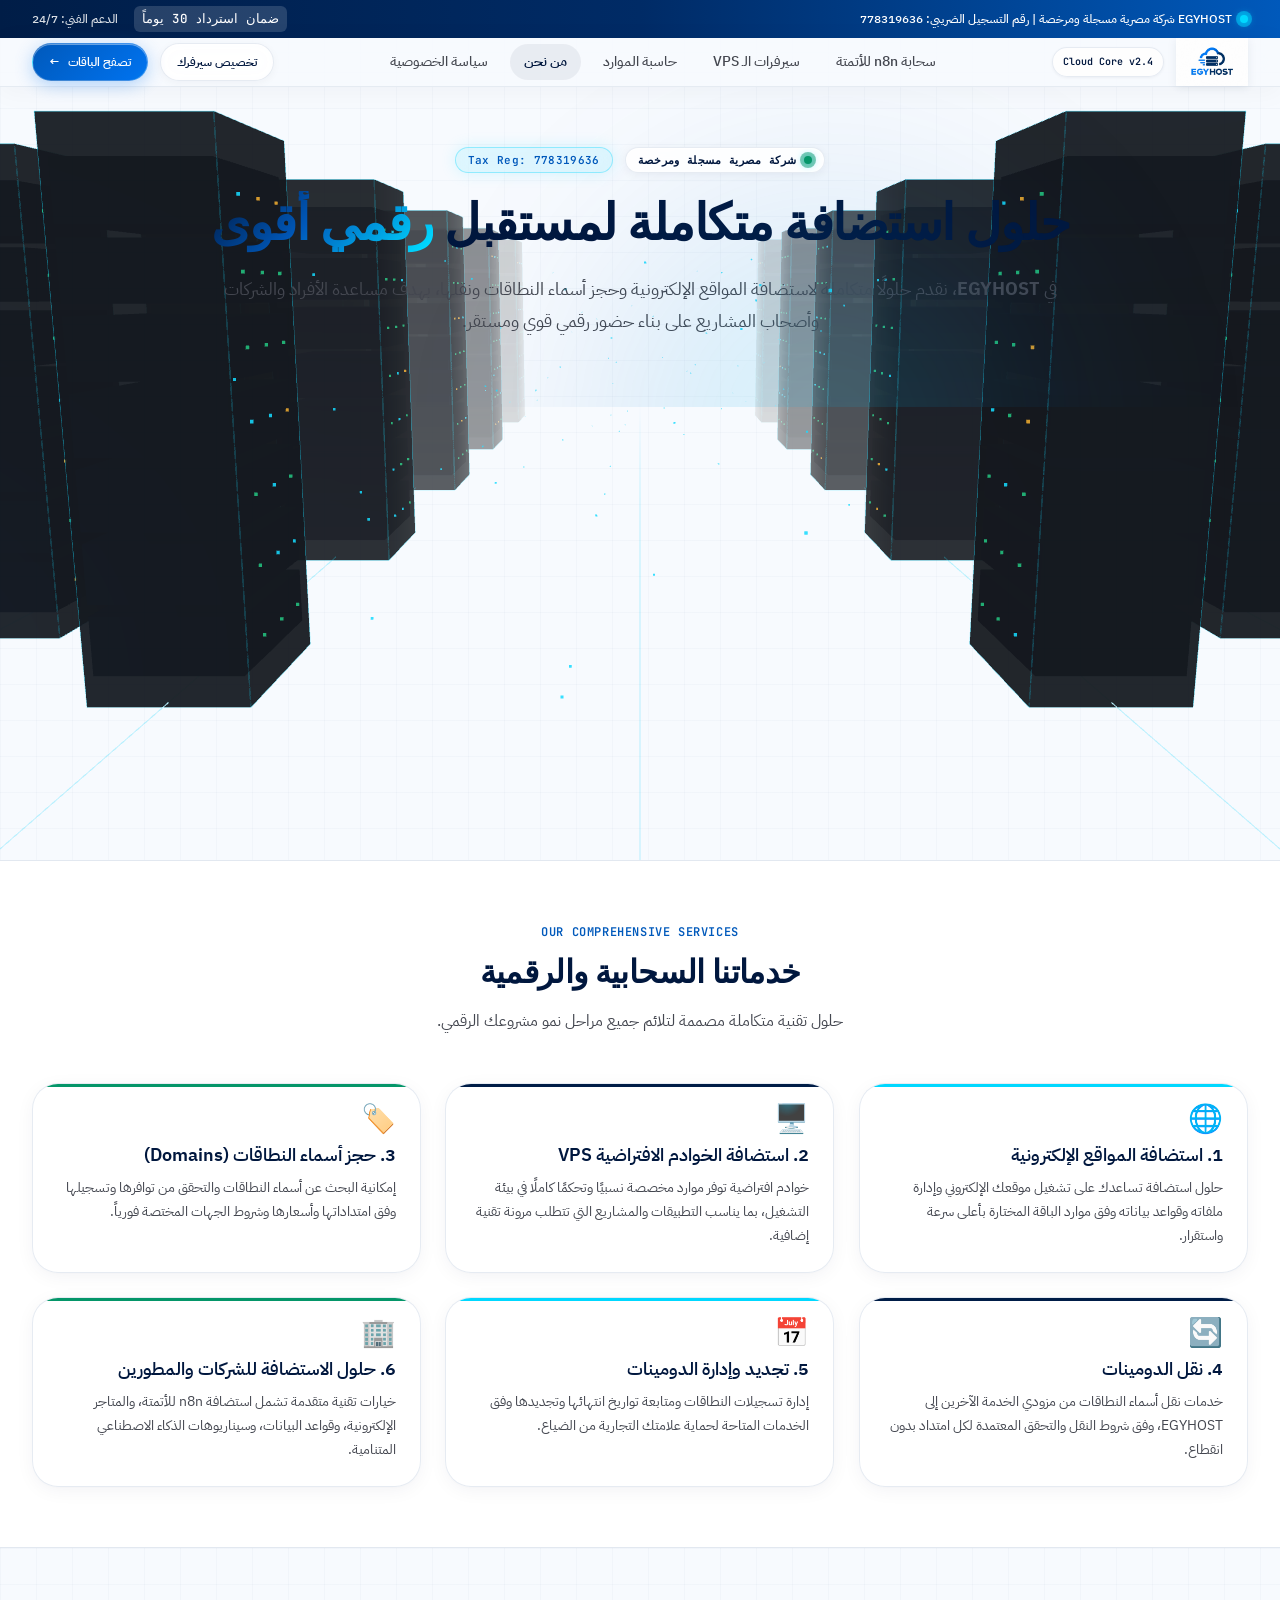
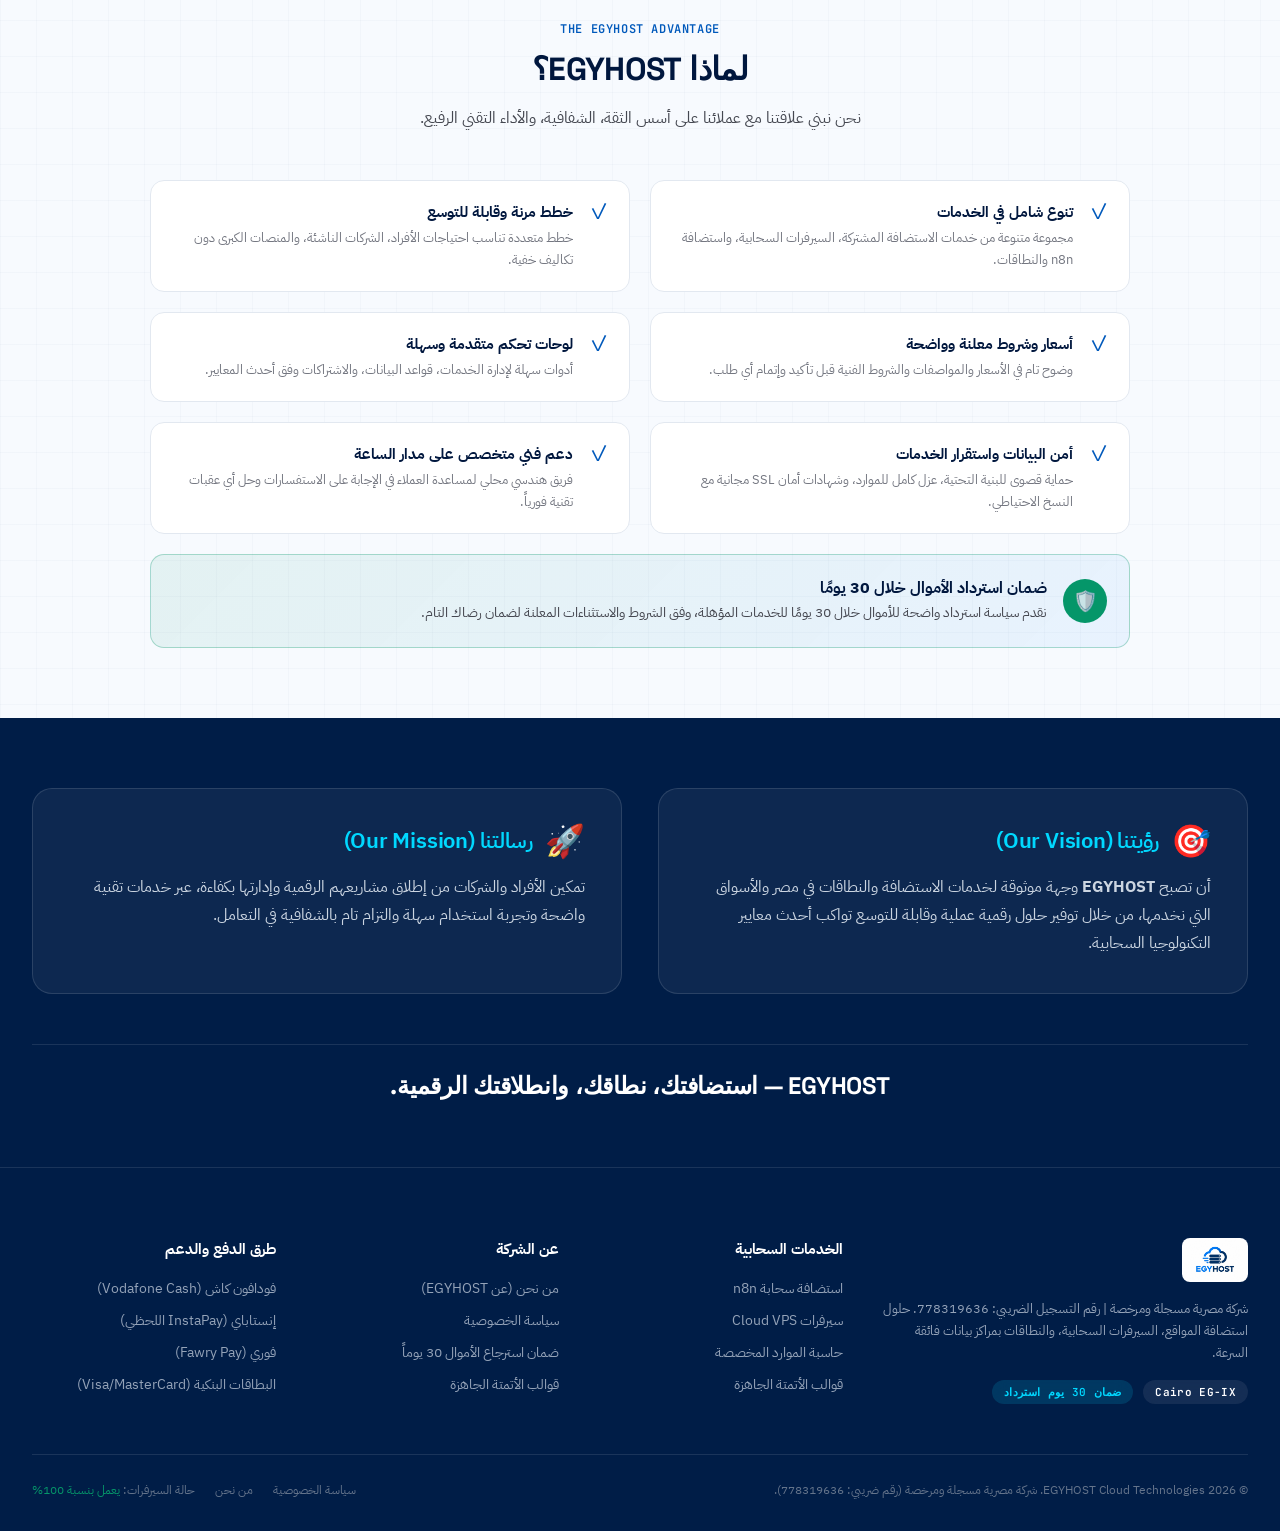
==== about.html @ 02134030 "feat: Add interactive 3D Datacenter Server Racks background with live LED activity and scroll parall" ====
<!DOCTYPE html>
<html lang="ar" dir="rtl">
<head>
  <meta charset="UTF-8">
  <meta name="viewport" content="width=device-width, initial-scale=1.0">
  <meta http-equiv="X-UA-Compatible" content="ie=edge">
  
  <title>من نحن | EGYHOST - حلول استضافة متكاملة لمستقبل رقمي أقوى</title>
  <meta name="description" content="تعرف على EGYHOST، شركة مصرية مسجلة ومرخصة (رقم ضريبي 778319636). نقدم حلول استضافة المواقع، سيرفرات VPS، وحجز وإدارة النطاقات بأسعار شفافة ودعم 24/7.">
  <meta name="keywords" content="من نحن EGYHOST, شركة استضافة مصرية, رقم ضريبي EGYHOST, استضافة مواقع, VPS مصر, حجز دومينات">
  
  <!-- Favicon -->
  <link rel="icon" type="image/svg+xml" href="assets/favicon.svg">
  
  <!-- Google Fonts -->
  <link rel="preconnect" href="https://fonts.googleapis.com">
  <link rel="preconnect" href="https://fonts.gstatic.com" crossorigin>
  <link href="https://fonts.googleapis.com/css2?family=IBM+Plex+Sans+Arabic:wght@300;400;500;600;700&family=JetBrains+Mono:ital,wght@0,400;0,500;0,600;0,700;1,400&family=Space+Grotesk:wght@500;600;700;800&display=swap" rel="stylesheet">
  
  <!-- CSS -->
  <link rel="stylesheet" href="css/variables.css">
  <link rel="stylesheet" href="css/style.css">
</head>
<body class="bg-grid-pattern">
  <!-- ThreeUI 3D Cloud Datacenter Server Racks Background Canvas -->
  <canvas id="egyhostServerBgCanvas" class="server-bg-canvas" aria-hidden="true"></canvas>

  <!-- Top Announcement Telemetry Banner -->
  <div class="header-top-banner">
    <div class="container header-top-inner">
      <div style="display: flex; align-items: center; gap: 8px;">
        <span class="live-pulse-dot"></span>
        <span>EGYHOST شركة مصرية مسجلة ومرخصة | رقم التسجيل الضريبي: 778319636</span>
      </div>
      <div style="display: flex; align-items: center; gap: 16px;">
        <span class="code-inline" style="background: rgba(255,255,255,0.15); color: #ffffff; border: none;">ضمان استرداد 30 يوماً</span>
        <span style="opacity: 0.85;">الدعم الفني: 24/7</span>
      </div>
    </div>
  </div>

  <!-- Header -->
  <header class="site-header">
    <div class="container">
      <div class="nav-row">
        <a href="index.html" class="brand-wrapper">
          <img src="assets/logo.jpg" alt="EGYHOST Logo" class="brand-logo-img">
          <span class="brand-badge">Cloud Core v2.4</span>
        </a>

        <nav>
          <ul class="nav-links">
            <li><a href="index.html#n8n-plans" class="nav-link">سحابة n8n للأتمتة</a></li>
            <li><a href="index.html#vps-plans" class="nav-link">سيرفرات الـ VPS</a></li>
            <li><a href="index.html#calculator" class="nav-link">حاسبة الموارد</a></li>
            <li><a href="about.html" class="nav-link active">من نحن</a></li>
            <li><a href="privacy.html" class="nav-link">سياسة الخصوصية</a></li>
          </ul>
        </nav>

        <div class="header-actions">
          <a href="index.html#calculator" class="btn btn-secondary btn-sm">تخصيص سيرفرك</a>
          <a href="index.html#n8n-plans" class="btn btn-accent btn-sm">
            <span>تصفح الباقات</span>
            <span>←</span>
          </a>
        </div>
      </div>
    </div>
  </header>

  <!-- Hero Section About -->
  <section class="hero-section" style="padding: 60px 0 40px;">
    <div class="ambient-glow-cyan" style="top: 5%; right: 10%;"></div>
    <div class="container">
      <div style="max-width: 880px; margin: 0 auto; text-align: center;">
        <div class="hero-badge-row" style="justify-content: center;">
          <span class="label-badge hero-badge">
            <span class="live-pulse-dot" style="background-color: var(--metric-success);"></span>
            <span>شركة مصرية مسجلة ومرخصة</span>
          </span>
          <span class="label-badge hero-badge hero-badge-cyan ltr-force">
            <span>Tax Reg: 778319636</span>
          </span>
        </div>

        <h1 class="display-hero" style="margin-bottom: 20px;">
          حلول استضافة متكاملة لمستقبل <span class="text-gradient">رقمي أقوى</span>
        </h1>

        <p class="body-lg" style="font-size: 18px; line-height: 32px; color: var(--on-surface-variant); margin-bottom: 30px;">
          في <strong>EGYHOST</strong>، نقدم حلولًا متكاملة لاستضافة المواقع الإلكترونية وحجز أسماء النطاقات ونقلها، بهدف مساعدة الأفراد والشركات وأصحاب المشاريع على بناء حضور رقمي قوي ومستقر.
        </p>
      </div>
    </div>
  </section>

  <!-- About Overview Block -->
  <section style="padding: 20px 0 60px;">
    <div class="container">
      <div class="apple-reveal" style="background: var(--apple-glass-card); backdrop-filter: var(--apple-blur); -webkit-backdrop-filter: var(--apple-blur); border: 1px solid var(--apple-glass-border); border-radius: var(--apple-bento-radius); padding: 44px; box-shadow: var(--apple-glass-bevel), var(--shadow-card-apple);">
        <div style="display: grid; grid-template-columns: 1.2fr 0.8fr; gap: 40px; align-items: center;">
          <div>
            <h2 class="headline-md" style="margin-bottom: 16px;">الريادة في البنية التحتية الرقمية بلمسة محلية</h2>
            <p class="body-lg" style="margin-bottom: 16px;">
              نحن شركة مصرية مسجلة ومرخصة، نعمل على توفير خدمات الاستضافة والبنية التحتية الرقمية وحلول النطاقات، مع التركيز على سهولة الاستخدام، ووضوح الأسعار، وتقديم خيارات مرنة تناسب احتياجات المشاريع بمختلف أحجامها.
            </p>
            <p class="body-lg">
              نسعى إلى جعل الحصول على الخدمات التقنية أكثر سهولة، سواء كنت تطلق موقعك الإلكتروني الأول، أو تدير متجرًا إلكترونيًا، أو تحتاج إلى موارد استضافة أكبر لتشغيل تطبيقاتك وأعمالك وأتمتة الـ n8n والذكاء الاصطناعي.
            </p>
          </div>

          <!-- Official Company Info Box -->
          <div style="background-color: rgba(248, 250, 252, 0.85); border: 1px solid var(--apple-glass-border); border-radius: var(--rounded-xl); padding: 30px; box-shadow: inset 0 1px 0 rgba(255,255,255,0.9);">
            <h3 class="headline-sm" style="color: var(--primary); margin-bottom: 18px; border-bottom: 1px solid var(--surface-border); padding-bottom: 10px;">
              بيانات الشركة الرسمية
            </h3>
            
            <div style="display: flex; flex-direction: column; gap: 14px; font-size: 14px;">
              <div style="display: flex; justify-content: space-between;">
                <span style="color: var(--outline);">الاسم التجاري:</span>
                <strong style="color: var(--primary); font-family: var(--font-display);">EGYHOST</strong>
              </div>
              <div style="display: flex; justify-content: space-between;">
                <span style="color: var(--outline);">صفة الشركة:</span>
                <strong style="color: var(--metric-success);">شركة مصرية مسجلة ومرخصة</strong>
              </div>
              <div style="display: flex; justify-content: space-between;">
                <span style="color: var(--outline);">رقم التسجيل الضريبي:</span>
                <strong class="ltr-force" style="font-family: var(--font-mono); color: var(--secondary); font-size: 15px;">778319636</strong>
              </div>
              <div style="display: flex; justify-content: space-between;">
                <span style="color: var(--outline);">المقر والبنية:</span>
                <strong>جمهورية مصر العربية (EG-IX)</strong>
              </div>
              <div style="display: flex; justify-content: space-between;">
                <span style="color: var(--outline);">ضمان الاسترجاع:</span>
                <strong style="color: var(--metric-success);">30 يوماً للخدمات المؤهلة</strong>
              </div>
            </div>
          </div>
        </div>
      </div>
    </div>
  </section>

  <!-- Services Section -->
  <section style="padding: 60px 0; background-color: #ffffff; border-top: 1px solid var(--surface-border); border-bottom: 1px solid var(--surface-border);">
    <div class="container">
      <div class="section-head">
        <span class="section-subtitle">OUR COMPREHENSIVE SERVICES</span>
        <h2 class="headline-lg section-title">خدماتنا السحابية والرقمية</h2>
        <p class="body-lg">حلول تقنية متكاملة مصممة لتلائم جميع مراحل نمو مشروعك الرقمي.</p>
      </div>

      <div style="display: grid; grid-template-columns: repeat(3, 1fr); gap: 24px;">
        <!-- Service 1 -->
        <div class="kpi-card accent-cyan">
          <div style="font-size: 28px; margin-bottom: 12px;">🌐</div>
          <h3 class="headline-sm" style="margin-bottom: 8px;">1. استضافة المواقع الإلكترونية</h3>
          <p class="body-md">حلول استضافة تساعدك على تشغيل موقعك الإلكتروني وإدارة ملفاته وقواعد بياناته وفق موارد الباقة المختارة بأعلى سرعة واستقرار.</p>
        </div>

        <!-- Service 2 -->
        <div class="kpi-card accent-navy">
          <div style="font-size: 28px; margin-bottom: 12px;">🖥️</div>
          <h3 class="headline-sm" style="margin-bottom: 8px;">2. استضافة الخوادم الافتراضية VPS</h3>
          <p class="body-md">خوادم افتراضية توفر موارد مخصصة نسبيًا وتحكمًا كاملًا في بيئة التشغيل، بما يناسب التطبيقات والمشاريع التي تتطلب مرونة تقنية إضافية.</p>
        </div>

        <!-- Service 3 -->
        <div class="kpi-card accent-green">
          <div style="font-size: 28px; margin-bottom: 12px;">🏷️</div>
          <h3 class="headline-sm" style="margin-bottom: 8px;">3. حجز أسماء النطاقات (Domains)</h3>
          <p class="body-md">إمكانية البحث عن أسماء النطاقات والتحقق من توافرها وتسجيلها وفق امتداداتها وأسعارها وشروط الجهات المختصة فورياً.</p>
        </div>

        <!-- Service 4 -->
        <div class="kpi-card accent-navy">
          <div style="font-size: 28px; margin-bottom: 12px;">🔄</div>
          <h3 class="headline-sm" style="margin-bottom: 8px;">4. نقل الدومينات</h3>
          <p class="body-md">خدمات نقل أسماء النطاقات من مزودي الخدمة الآخرين إلى EGYHOST، وفق شروط النقل والتحقق المعتمدة لكل امتداد بدون انقطاع.</p>
        </div>

        <!-- Service 5 -->
        <div class="kpi-card accent-cyan">
          <div style="font-size: 28px; margin-bottom: 12px;">📅</div>
          <h3 class="headline-sm" style="margin-bottom: 8px;">5. تجديد وإدارة الدومينات</h3>
          <p class="body-md">إدارة تسجيلات النطاقات ومتابعة تواريخ انتهائها وتجديدها وفق الخدمات المتاحة لحماية علامتك التجارية من الضياع.</p>
        </div>

        <!-- Service 6 -->
        <div class="kpi-card accent-green">
          <div style="font-size: 28px; margin-bottom: 12px;">🏢</div>
          <h3 class="headline-sm" style="margin-bottom: 8px;">6. حلول الاستضافة للشركات والمطورين</h3>
          <p class="body-md">خيارات تقنية متقدمة تشمل استضافة n8n للأتمتة، والمتاجر الإلكترونية، وقواعد البيانات، وسيناريوهات الذكاء الاصطناعي المتنامية.</p>
        </div>
      </div>
    </div>
  </section>

  <!-- Why EGYHOST Section -->
  <section style="padding: 70px 0;">
    <div class="container">
      <div class="section-head">
        <span class="section-subtitle">THE EGYHOST ADVANTAGE</span>
        <h2 class="headline-lg section-title">لماذا EGYHOST؟</h2>
        <p class="body-lg">نحن نبني علاقتنا مع عملائنا على أسس الثقة، الشفافية، والأداء التقني الرفيع.</p>
      </div>

      <div style="display: grid; grid-template-columns: repeat(2, 1fr); gap: 20px; max-width: 980px; margin: 0 auto;">
        <div style="background-color: #ffffff; border: 1px solid var(--surface-border); border-radius: var(--rounded-md); padding: 20px; display: flex; gap: 16px; align-items: flex-start;">
          <span style="font-size: 22px; color: var(--secondary);">✓</span>
          <div>
            <strong style="color: var(--primary); font-size: 15px; display: block; margin-bottom: 4px;">تنوع شامل في الخدمات</strong>
            <span class="body-sm">مجموعة متنوعة من خدمات الاستضافة المشتركة، السيرفرات السحابية، واستضافة n8n والنطاقات.</span>
          </div>
        </div>

        <div style="background-color: #ffffff; border: 1px solid var(--surface-border); border-radius: var(--rounded-md); padding: 20px; display: flex; gap: 16px; align-items: flex-start;">
          <span style="font-size: 22px; color: var(--secondary);">✓</span>
          <div>
            <strong style="color: var(--primary); font-size: 15px; display: block; margin-bottom: 4px;">خطط مرنة وقابلة للتوسع</strong>
            <span class="body-sm">خطط متعددة تناسب احتياجات الأفراد، الشركات الناشئة، والمنصات الكبرى دون تكاليف خفية.</span>
          </div>
        </div>

        <div style="background-color: #ffffff; border: 1px solid var(--surface-border); border-radius: var(--rounded-md); padding: 20px; display: flex; gap: 16px; align-items: flex-start;">
          <span style="font-size: 22px; color: var(--secondary);">✓</span>
          <div>
            <strong style="color: var(--primary); font-size: 15px; display: block; margin-bottom: 4px;">أسعار وشروط معلنة وواضحة</strong>
            <span class="body-sm">وضوح تام في الأسعار والمواصفات والشروط الفنية قبل تأكيد وإتمام أي طلب.</span>
          </div>
        </div>

        <div style="background-color: #ffffff; border: 1px solid var(--surface-border); border-radius: var(--rounded-md); padding: 20px; display: flex; gap: 16px; align-items: flex-start;">
          <span style="font-size: 22px; color: var(--secondary);">✓</span>
          <div>
            <strong style="color: var(--primary); font-size: 15px; display: block; margin-bottom: 4px;">لوحات تحكم متقدمة وسهلة</strong>
            <span class="body-sm">أدوات سهلة لإدارة الخدمات، قواعد البيانات، والاشتراكات وفق أحدث المعايير.</span>
          </div>
        </div>

        <div style="background-color: #ffffff; border: 1px solid var(--surface-border); border-radius: var(--rounded-md); padding: 20px; display: flex; gap: 16px; align-items: flex-start;">
          <span style="font-size: 22px; color: var(--secondary);">✓</span>
          <div>
            <strong style="color: var(--primary); font-size: 15px; display: block; margin-bottom: 4px;">أمن البيانات واستقرار الخدمات</strong>
            <span class="body-sm">حماية قصوى للبنية التحتية، عزل كامل للموارد، وشهادات أمان SSL مجانية مع النسخ الاحتياطي.</span>
          </div>
        </div>

        <div style="background-color: #ffffff; border: 1px solid var(--surface-border); border-radius: var(--rounded-md); padding: 20px; display: flex; gap: 16px; align-items: flex-start;">
          <span style="font-size: 22px; color: var(--secondary);">✓</span>
          <div>
            <strong style="color: var(--primary); font-size: 15px; display: block; margin-bottom: 4px;">دعم فني متخصص على مدار الساعة</strong>
            <span class="body-sm">فريق هندسي محلي لمساعدة العملاء في الإجابة على الاستفسارات وحل أي عقبات تقنية فورياً.</span>
          </div>
        </div>

        <!-- 30-Day Money Back Guarantee -->
        <div style="grid-column: span 2; background: linear-gradient(135deg, rgba(5, 150, 105, 0.08) 0%, rgba(0, 123, 255, 0.06) 100%); border: 1px solid rgba(5, 150, 105, 0.3); border-radius: var(--rounded-md); padding: 22px; display: flex; gap: 16px; align-items: center;">
          <div style="width: 44px; height: 44px; border-radius: 50%; background-color: var(--metric-success); color: #ffffff; display: flex; align-items: center; justify-content: center; font-size: 20px; flex-shrink: 0;">🛡️</div>
          <div>
            <strong style="color: var(--primary); font-size: 16px; display: block; margin-bottom: 2px;">ضمان استرداد الأموال خلال 30 يومًا</strong>
            <span class="body-md">نقدم سياسة استرداد واضحة للأموال خلال 30 يومًا للخدمات المؤهلة، وفق الشروط والاستثناءات المعلنة لضمان رضاك التام.</span>
          </div>
        </div>
      </div>
    </div>
  </section>

  <!-- Vision & Mission -->
  <section style="padding: 70px 0; background-color: var(--server-navy-deep); color: #ffffff;">
    <div class="container">
      <div style="display: grid; grid-template-columns: 1fr 1fr; gap: 36px;">
        <div style="background-color: rgba(255, 255, 255, 0.05); border: 1px solid rgba(255, 255, 255, 0.12); border-radius: var(--rounded-lg); padding: 36px;">
          <div style="display: flex; align-items: center; gap: 12px; margin-bottom: 16px;">
            <span style="font-size: 32px;">🎯</span>
            <h3 class="headline-md" style="color: var(--cloud-cyan-bright);">رؤيتنا (Our Vision)</h3>
          </div>
          <p class="body-lg" style="color: #cbd5e1; line-height: 28px;">
            أن تصبح <strong>EGYHOST</strong> وجهة موثوقة لخدمات الاستضافة والنطاقات في مصر والأسواق التي نخدمها، من خلال توفير حلول رقمية عملية وقابلة للتوسع تواكب أحدث معايير التكنولوجيا السحابية.
          </p>
        </div>

        <div style="background-color: rgba(255, 255, 255, 0.05); border: 1px solid rgba(255, 255, 255, 0.12); border-radius: var(--rounded-lg); padding: 36px;">
          <div style="display: flex; align-items: center; gap: 12px; margin-bottom: 16px;">
            <span style="font-size: 32px;">🚀</span>
            <h3 class="headline-md" style="color: var(--cloud-cyan-bright);">رسالتنا (Our Mission)</h3>
          </div>
          <p class="body-lg" style="color: #cbd5e1; line-height: 28px;">
            تمكين الأفراد والشركات من إطلاق مشاريعهم الرقمية وإدارتها بكفاءة، عبر خدمات تقنية واضحة وتجربة استخدام سهلة والتزام تام بالشفافية في التعامل.
          </p>
        </div>
      </div>

      <!-- Slogan -->
      <div style="text-align: center; margin-top: 50px; padding-top: 30px; border-top: 1px solid rgba(255,255,255,0.1);">
        <h4 style="font-family: var(--font-display); font-size: 24px; color: #ffffff; letter-spacing: -0.01em;">
          EGYHOST — استضافتك، نطاقك، وانطلاقتك الرقمية.
        </h4>
      </div>
    </div>
  </section>

  <!-- Footer -->
  <footer class="site-footer">
    <div class="container">
      <div class="footer-grid">
        <div>
          <div style="display: flex; align-items: center; gap: 12px; margin-bottom: 16px;">
            <img src="assets/logo.jpg" alt="EGYHOST" style="height: 44px; border-radius: 8px;">
          </div>
          <p class="body-sm" style="color: #94a3b8; line-height: 22px; margin-bottom: 16px;">
            شركة مصرية مسجلة ومرخصة | رقم التسجيل الضريبي: 778319636. حلول استضافة المواقع، السيرفرات السحابية، والنطاقات بمراكز بيانات فائقة السرعة.
          </p>
          <div style="display: flex; gap: 10px;">
            <span class="label-badge" style="background: rgba(255,255,255,0.08); color: #ffffff;">Cairo EG-IX</span>
            <span class="label-badge" style="background: rgba(0, 216, 255, 0.15); color: var(--cloud-cyan-bright);">ضمان 30 يوم استرداد</span>
          </div>
        </div>

        <div>
          <h4 class="footer-col-title">الخدمات السحابية</h4>
          <ul class="footer-links">
            <li><a href="index.html#n8n-plans">استضافة سحابة n8n</a></li>
            <li><a href="index.html#vps-plans">سيرفرات Cloud VPS</a></li>
            <li><a href="index.html#calculator">حاسبة الموارد المخصصة</a></li>
            <li><a href="index.html#templates">قوالب الأتمتة الجاهزة</a></li>
          </ul>
        </div>

        <div>
          <h4 class="footer-col-title">عن الشركة</h4>
          <ul class="footer-links">
            <li><a href="about.html">من نحن (عن EGYHOST)</a></li>
            <li><a href="privacy.html">سياسة الخصوصية</a></li>
            <li><a href="about.html#guarantee">ضمان استرجاع الأموال 30 يوماً</a></li>
            <li><a href="index.html#templates">قوالب الأتمتة الجاهزة</a></li>
          </ul>
        </div>

        <div>
          <h4 class="footer-col-title">طرق الدفع والدعم</h4>
          <ul class="footer-links">
            <li><a href="javascript:void(0)">فودافون كاش (Vodafone Cash)</a></li>
            <li><a href="javascript:void(0)">إنستاباي (InstaPay اللحظي)</a></li>
            <li><a href="javascript:void(0)">فوري (Fawry Pay)</a></li>
            <li><a href="javascript:void(0)">البطاقات البنكية (Visa/MasterCard)</a></li>
          </ul>
        </div>
      </div>

      <div class="footer-bottom">
        <div>
          © 2026 EGYHOST Cloud Technologies. شركة مصرية مسجلة ومرخصة (رقم ضريبي: 778319636).
        </div>
        <div style="display: flex; gap: 20px;">
          <a href="privacy.html" style="color: #64748b; text-decoration: none;">سياسة الخصوصية</a>
          <a href="about.html" style="color: #64748b; text-decoration: none;">من نحن</a>
          <span>حالة السيرفرات: <span style="color: var(--metric-success);">يعمل بنسبة 100%</span></span>
        </div>
      </div>
    </div>
  <!-- Toast Notification -->
  <div id="toastNotification" class="toast-msg">
    <span class="live-pulse-dot" style="background-color: var(--cloud-cyan-bright);"></span>
    <span class="toast-text"></span>
  </div>

  <!-- JavaScript (Vendor Three.js & Main Core) -->
  <script src="js/vendor/three.min.js"></script>
  <script src="js/main.js"></script>
</body>
</html>
---- css/variables.css ----
:root {
  /* Cloud Core Precision - Design System Palette */
  --surface: #f7fafe;
  --surface-dim: #d7dade;
  --surface-bright: #f7fafe;
  --surface-container-lowest: #ffffff;
  --surface-container-low: #f1f4f8;
  --surface-container: #ebeef2;
  --surface-container-high: #e5e8ec;
  --surface-container-highest: #e0e3e7;
  --on-surface: #181c1f;
  --on-surface-variant: #444750;
  --inverse-surface: #2d3134;
  --inverse-on-surface: #eef1f5;
  --outline: #747781;
  --outline-variant: #c4c6d1;
  --surface-tint: #3f5d9a;

  --primary: #00173e;
  --on-primary: #ffffff;
  --primary-container: #002b66;
  --on-primary-container: #7794d5;
  --inverse-primary: #aec6ff;

  --secondary: #0059bb;
  --on-secondary: #ffffff;
  --secondary-container: #0070ea;
  --on-secondary-container: #fefcff;

  --tertiary: #001c28;
  --on-tertiary: #ffffff;
  --tertiary-container: #003245;
  --on-tertiary-container: #00a1d4;

  --error: #ba1a1a;
  --on-error: #ffffff;
  --error-container: #ffdad6;
  --on-error-container: #93000a;

  --primary-fixed: #d8e2ff;
  --primary-fixed-dim: #aec6ff;
  --on-primary-fixed: #001a43;
  --on-primary-fixed-variant: #254581;

  --secondary-fixed: #d8e2ff;
  --secondary-fixed-dim: #adc7ff;
  --on-secondary-fixed: #001a41;
  --on-secondary-fixed-variant: #004493;

  --tertiary-fixed: #c2e8ff;
  --tertiary-fixed-dim: #75d1ff;
  --on-tertiary-fixed: #001e2b;
  --on-tertiary-fixed-variant: #004d67;

  --background: #f7fafe;
  --on-background: #181c1f;
  --surface-variant: #e0e3e7;

  /* Infrastructure Brand Tokens */
  --server-navy-deep: #001D47;
  --cloud-cyan-bright: #00D8FF;
  --cloud-cyan-accent: #00C2FF;
  --metric-success: #059669;
  --metric-warning: #D97706;
  --metric-danger: #DC2626;
  --surface-ice: #F8FAFC;
  --surface-border: #E2E8F0;
  --code-terminal-bg: #0B1528;

  /* Typography */
  --font-display: 'Space Grotesk', -apple-system, BlinkMacSystemFont, "SF Pro Display", sans-serif;
  --font-body: 'IBM Plex Sans Arabic', -apple-system, BlinkMacSystemFont, "SF Pro Text", sans-serif;
  --font-mono: 'JetBrains Mono', 'SF Mono', Menlo, Consolas, monospace;

  /* Shapes & Radii */
  --rounded-sm: 0.375rem;
  --rounded-default: 0.625rem;
  --rounded-md: 0.875rem;
  --rounded-lg: 1.25rem;
  --rounded-xl: 1.625rem;
  --rounded-2xl: 2rem;
  --rounded-full: 9999px;
  --apple-bento-radius: 26px;

  /* Spacing */
  --gutter: 1.25rem;
  --gutter-mobile: 0.75rem;
  --margin: 2rem;
  --margin-mobile: 1rem;
  --space-xs: 0.25rem;
  --space-sm: 0.5rem;
  --space-md: 1rem;
  --space-lg: 1.5rem;
  --space-xl: 2.5rem;
  --space-2xl: 4rem;

  /* Apple Glass & Elevation Depth */
  --apple-glass-nav: rgba(247, 250, 254, 0.75);
  --apple-glass-card: rgba(255, 255, 255, 0.85);
  --apple-glass-card-hover: rgba(255, 255, 255, 0.95);
  --apple-glass-border: rgba(226, 232, 240, 0.85);
  --apple-glass-bevel: inset 0 1px 1px 0 rgba(255, 255, 255, 0.9);
  --apple-blur: blur(24px) saturate(190%);
  
  --shadow-elevation-1: 0 1px 3px rgba(0, 23, 62, 0.05), 0 1px 2px rgba(0, 23, 62, 0.03);
  --shadow-elevation-2: 0 4px 14px -2px rgba(0, 43, 102, 0.08);
  --shadow-card-apple: 0 4px 20px -2px rgba(0, 23, 62, 0.06), 0 1px 3px 0 rgba(0, 0, 0, 0.02);
  --shadow-card-apple-hover: 0 24px 50px -12px rgba(0, 23, 62, 0.14), 0 4px 12px 0 rgba(0, 0, 0, 0.03);
  --shadow-terminal: 0 16px 40px -4px rgba(0, 29, 71, 0.25);
  --glow-cyan: 0 0 24px rgba(0, 216, 255, 0.38);
  --glow-primary: 0 0 24px rgba(0, 89, 187, 0.22);
  --glow-apple-pill: 0 4px 16px rgba(0, 89, 187, 0.25);

  /* Apple Physics Transitions */
  --apple-spring: cubic-bezier(0.16, 1, 0.3, 1);
  --apple-bounce: cubic-bezier(0.34, 1.56, 0.64, 1);
  --transition-fast: 180ms cubic-bezier(0.16, 1, 0.3, 1);
  --transition-normal: 280ms cubic-bezier(0.16, 1, 0.3, 1);
  --transition-smooth: 450ms cubic-bezier(0.16, 1, 0.3, 1);
  --transition-spring: 600ms cubic-bezier(0.16, 1, 0.3, 1);
}
---- css/style.css ----
/* ========================================================
   EGYHOST - Cloud Core Precision Design System Stylesheet
   ======================================================== */

@import url('https://fonts.googleapis.com/css2?family=IBM+Plex+Sans+Arabic:wght@300;400;500;600;700&family=JetBrains+Mono:ital,wght@0,400;0,500;0,600;0,700;1,400&family=Space+Grotesk:wght@500;600;700;800&display=swap');
@import url('./variables.css');

/* CSS Reset & Global Fundamentals */
*, *::before, *::after {
  box-sizing: border-box;
  margin: 0;
  padding: 0;
}

html {
  font-size: 16px;
  scroll-behavior: smooth;
  -webkit-font-smoothing: antialiased;
  -moz-osx-font-smoothing: grayscale;
}

body {
  font-family: var(--font-body);
  font-size: 14px;
  line-height: 22px;
  color: var(--on-surface);
  background-color: var(--surface);
  direction: rtl;
  text-align: right;
  overflow-x: hidden;
  min-height: 100vh;
}

/* LTR Isolation Utilities */
.ltr-force,
[dir="ltr"],
code,
pre,
.mono-val,
.terminal-content,
.url-val,
.ip-val {
  direction: ltr !important;
  text-align: left !important;
  unicode-bidi: isolate;
}

/* Container & Modular Grid */
.container {
  width: 100%;
  max-width: 1360px;
  margin-left: auto;
  margin-right: auto;
  padding-left: var(--margin);
  padding-right: var(--margin);
}

@media (max-width: 768px) {
  .container {
    padding-left: var(--margin-mobile);
    padding-right: var(--margin-mobile);
  }
}

/* Typography Hierarchy */
.display-hero {
  font-family: var(--font-display);
  font-size: 50px;
  font-weight: 800;
  line-height: 60px;
  letter-spacing: -0.03em;
  color: var(--primary);
}

.headline-lg {
  font-family: var(--font-display);
  font-size: 32px;
  font-weight: 700;
  line-height: 42px;
  letter-spacing: -0.02em;
  color: var(--primary);
}

.headline-md {
  font-family: var(--font-body);
  font-size: 22px;
  font-weight: 600;
  line-height: 32px;
  letter-spacing: -0.01em;
  color: var(--primary);
}

.headline-sm {
  font-family: var(--font-body);
  font-size: 18px;
  font-weight: 600;
  line-height: 26px;
  color: var(--primary);
}

.body-lg {
  font-family: var(--font-body);
  font-size: 16px;
  font-weight: 400;
  line-height: 28px;
  color: var(--on-surface-variant);
}

.body-md {
  font-family: var(--font-body);
  font-size: 14px;
  font-weight: 400;
  line-height: 24px;
  color: var(--on-surface-variant);
}

.body-sm {
  font-family: var(--font-body);
  font-size: 12.5px;
  font-weight: 400;
  line-height: 20px;
  color: var(--outline);
}

.code-inline {
  font-family: var(--font-mono);
  font-size: 12.5px;
  font-weight: 500;
  line-height: 20px;
  padding: 3px 8px;
  background-color: var(--surface-container-high);
  color: var(--secondary);
  border-radius: var(--rounded-sm);
  border: 1px solid var(--surface-border);
}

.label-badge {
  font-family: var(--font-mono);
  font-size: 11px;
  font-weight: 600;
  line-height: 14px;
  letter-spacing: 0.03em;
  padding: 5px 12px;
  border-radius: var(--rounded-full);
  display: inline-flex;
  align-items: center;
  gap: 8px;
  white-space: nowrap;
  backdrop-filter: blur(8px);
  -webkit-backdrop-filter: blur(8px);
  transition: all var(--transition-fast) var(--apple-spring);
}

@media (max-width: 768px) {
  .display-hero {
    font-size: 34px;
    line-height: 44px;
    letter-spacing: -0.02em;
  }
  .headline-lg {
    font-size: 26px;
    line-height: 34px;
  }
}

/* 3D Datacenter Server Background Canvas */
.server-bg-canvas {
  position: fixed;
  top: 0;
  left: 0;
  width: 100vw;
  height: 100vh;
  z-index: -2;
  pointer-events: none;
  opacity: 0.92;
  transition: opacity 0.6s ease;
}

.bg-grid-pattern {
  background-image: 
    linear-gradient(to right, rgba(0, 43, 102, 0.025) 1px, transparent 1px),
    linear-gradient(to bottom, rgba(0, 43, 102, 0.025) 1px, transparent 1px);
  background-size: 36px 36px;
}

@keyframes appleAuroraBreath {
  0% { transform: scale(1) translate(0, 0); opacity: 0.55; }
  50% { transform: scale(1.18) translate(-25px, 20px); opacity: 0.85; }
  100% { transform: scale(0.94) translate(20px, -15px); opacity: 0.55; }
}

.ambient-glow-cyan {
  position: absolute;
  width: 650px;
  height: 650px;
  border-radius: 50%;
  background: radial-gradient(circle, rgba(0, 216, 255, 0.16) 0%, rgba(0, 89, 187, 0.08) 45%, transparent 70%);
  filter: blur(75px);
  pointer-events: none;
  z-index: 0;
  animation: appleAuroraBreath 9s ease-in-out infinite alternate;
}

/* Apple Liquid Glass Header & Navigation Bar */
.site-header {
  position: sticky;
  top: 0;
  z-index: 1000;
  background-color: var(--apple-glass-nav);
  backdrop-filter: var(--apple-blur);
  -webkit-backdrop-filter: var(--apple-blur);
  border-bottom: 1px solid var(--apple-glass-border);
  box-shadow: 0 4px 28px rgba(0, 23, 62, 0.04);
  transition: all var(--transition-normal) var(--apple-spring);
}

.header-top-banner {
  background: linear-gradient(90deg, var(--server-navy-deep) 0%, var(--primary-container) 50%, var(--secondary) 100%);
  color: #ffffff;
  padding: 6px 0;
  font-size: 12px;
  font-weight: 500;
}

.header-top-inner {
  display: flex;
  align-items: center;
  justify-content: space-between;
  gap: 12px;
}

.live-pulse-dot {
  width: 8px;
  height: 8px;
  border-radius: 50%;
  background-color: var(--cloud-cyan-bright);
  box-shadow: 0 0 8px var(--cloud-cyan-bright);
  display: inline-block;
  position: relative;
}

.live-pulse-dot::after {
  content: '';
  position: absolute;
  inset: -4px;
  border-radius: 50%;
  background-color: inherit;
  opacity: 0.5;
  animation: applePulseRing 2.4s var(--apple-spring) infinite;
}

@keyframes applePulseRing {
  0% { transform: scale(0.8); opacity: 0.75; }
  100% { transform: scale(2.4); opacity: 0; }
}

.header-main {
  padding: 14px 0;
}

.nav-row {
  display: flex;
  align-items: center;
  justify-content: space-between;
  gap: 20px;
}

.brand-wrapper {
  display: flex;
  align-items: center;
  gap: 12px;
  text-decoration: none;
  transition: transform var(--transition-fast) var(--apple-spring);
}

.brand-wrapper:hover {
  transform: scale(1.02);
}

.brand-logo-img {
  height: 48px;
  width: auto;
  display: block;
  object-fit: contain;
  filter: drop-shadow(0 2px 4px rgba(0, 23, 62, 0.08));
}

.brand-badge {
  background: rgba(255, 255, 255, 0.85);
  color: var(--primary);
  border: 1px solid var(--apple-glass-border);
  font-size: 10px;
  padding: 3px 10px;
  border-radius: var(--rounded-full);
  font-family: var(--font-mono);
  font-weight: 600;
  box-shadow: 0 1px 3px rgba(0, 23, 62, 0.05);
}

.nav-links {
  display: flex;
  align-items: center;
  list-style: none;
  gap: 8px;
}

.nav-link {
  text-decoration: none;
  color: var(--on-surface-variant);
  font-weight: 500;
  font-size: 13.5px;
  padding: 7px 14px;
  border-radius: var(--rounded-full);
  transition: all var(--transition-fast) var(--apple-spring);
  display: flex;
  align-items: center;
  gap: 6px;
}

.nav-link:hover {
  color: var(--secondary);
  background-color: rgba(0, 89, 187, 0.06);
  transform: translateY(-1px);
}

.nav-link.active {
  color: var(--primary);
  background-color: rgba(0, 23, 62, 0.06);
  font-weight: 600;
}

.header-actions {
  display: flex;
  align-items: center;
  gap: 12px;
}

/* Apple Segmented Controls */
.currency-switcher {
  display: inline-flex;
  background: rgba(0, 23, 62, 0.05);
  border: 1px solid rgba(0, 23, 62, 0.07);
  border-radius: var(--rounded-full);
  padding: 3px;
  backdrop-filter: blur(8px);
}

.currency-btn {
  border: none;
  background: transparent;
  padding: 5px 12px;
  border-radius: var(--rounded-full);
  font-size: 11px;
  font-family: var(--font-mono);
  font-weight: 600;
  cursor: pointer;
  color: var(--on-surface-variant);
  transition: all var(--transition-fast) var(--apple-spring);
  user-select: none;
}

.currency-btn:hover {
  color: var(--primary);
}

.currency-btn.active {
  background-color: #ffffff;
  color: var(--primary);
  box-shadow: 0 2px 8px rgba(0, 0, 0, 0.08), 0 1px 2px rgba(0, 0, 0, 0.04);
}

/* Apple Pill Buttons */
.btn {
  display: inline-flex;
  align-items: center;
  justify-content: center;
  gap: 8px;
  padding: 10px 22px;
  font-family: var(--font-body);
  font-size: 14px;
  font-weight: 600;
  border-radius: var(--rounded-full);
  border: 1px solid transparent;
  cursor: pointer;
  text-decoration: none;
  transition: all var(--transition-normal) var(--apple-spring);
  white-space: nowrap;
  user-select: none;
  position: relative;
  overflow: hidden;
}

.btn:active {
  transform: scale(0.96) !important;
}

.btn-primary {
  background: linear-gradient(180deg, #002b66 0%, #00173e 100%);
  color: #ffffff;
  border-color: rgba(255, 255, 255, 0.12);
  box-shadow: inset 0 1px 0 rgba(255, 255, 255, 0.25), 0 4px 14px rgba(0, 23, 62, 0.2);
}

.btn-primary:hover {
  background: linear-gradient(180deg, #003680 0%, #002054 100%);
  transform: translateY(-2px);
  box-shadow: inset 0 1px 0 rgba(255, 255, 255, 0.35), 0 8px 24px rgba(0, 23, 62, 0.28);
}

.btn-secondary {
  background-color: rgba(255, 255, 255, 0.9);
  color: var(--primary);
  border: 1px solid var(--apple-glass-border);
  box-shadow: var(--apple-glass-bevel), 0 2px 8px rgba(0, 23, 62, 0.04);
  backdrop-filter: blur(10px);
}

.btn-secondary:hover {
  background-color: #ffffff;
  border-color: rgba(0, 89, 187, 0.3);
  color: var(--secondary);
  transform: translateY(-2px);
  box-shadow: var(--apple-glass-bevel), 0 6px 18px rgba(0, 23, 62, 0.08);
}

.btn-accent {
  background: linear-gradient(135deg, #0059bb 0%, #0070ea 50%, #00d8ff 100%);
  background-size: 200% auto;
  color: #ffffff;
  border: 1px solid rgba(255, 255, 255, 0.25);
  box-shadow: inset 0 1px 0 rgba(255, 255, 255, 0.4), 0 4px 18px rgba(0, 112, 234, 0.3);
  animation: appleAccentShift 8s ease infinite alternate;
}

@keyframes appleAccentShift {
  0% { background-position: 0% 50%; }
  100% { background-position: 100% 50%; }
}

.btn-accent:hover {
  transform: translateY(-2px);
  box-shadow: inset 0 1px 0 rgba(255, 255, 255, 0.5), 0 8px 28px rgba(0, 112, 234, 0.45);
}

.btn-sm {
  padding: 7px 16px;
  font-size: 12px;
  border-radius: var(--rounded-full);
}

.btn-lg {
  padding: 14px 30px;
  font-size: 16px;
  border-radius: var(--rounded-full);
}

/* Hero Section */
.hero-section {
  position: relative;
  padding: 60px 0 80px;
  overflow: hidden;
}

.hero-grid {
  display: grid;
  grid-template-columns: 1.15fr 0.85fr;
  gap: 48px;
  align-items: center;
}

@media (max-width: 1024px) {
  .hero-grid {
    grid-template-columns: 1fr;
    gap: 40px;
  }
}

.hero-badge-row {
  display: flex;
  align-items: center;
  gap: 12px;
  margin-bottom: 20px;
  flex-wrap: wrap;
}

.hero-badge {
  background: rgba(255, 255, 255, 0.85);
  backdrop-filter: blur(14px);
  -webkit-backdrop-filter: blur(14px);
  border: 1px solid var(--apple-glass-border);
  color: var(--primary);
  box-shadow: var(--apple-glass-bevel), 0 2px 10px rgba(0, 23, 62, 0.05);
}

.hero-badge:hover {
  transform: translateY(-2px);
  box-shadow: var(--apple-glass-bevel), 0 4px 14px rgba(0, 23, 62, 0.08);
}

.hero-badge-cyan {
  background: rgba(0, 216, 255, 0.1);
  color: #0059bb;
  border: 1px solid rgba(0, 216, 255, 0.35);
  box-shadow: 0 0 16px rgba(0, 216, 255, 0.15);
}

.hero-title {
  margin-bottom: 20px;
}

.text-gradient {
  background: linear-gradient(135deg, #00173e 0%, #0059bb 45%, #00d8ff 95%);
  -webkit-background-clip: text;
  background-clip: text;
  -webkit-text-fill-color: transparent;
}

.hero-description {
  margin-bottom: 32px;
  max-width: 620px;
  font-size: 16px;
  line-height: 28px;
}

.hero-actions {
  display: flex;
  align-items: center;
  gap: 16px;
  margin-bottom: 36px;
  flex-wrap: wrap;
}

.hero-quick-terminal {
  background-color: var(--code-terminal-bg);
  border: 1px solid rgba(0, 216, 255, 0.25);
  border-radius: var(--rounded-lg);
  padding: 12px 18px;
  display: flex;
  align-items: center;
  justify-content: space-between;
  gap: 16px;
  box-shadow: var(--shadow-terminal);
  max-width: 580px;
  transition: border-color var(--transition-fast);
}

.hero-quick-terminal:hover {
  border-color: rgba(0, 216, 255, 0.5);
}

.quick-terminal-command {
  font-family: var(--font-mono);
  font-size: 13px;
  color: #ffffff;
  display: flex;
  align-items: center;
  gap: 8px;
  overflow-x: auto;
  white-space: nowrap;
}

.terminal-prompt-symbol {
  color: var(--cloud-cyan-bright);
  font-weight: 700;
}

.copy-mini-btn {
  background: rgba(255, 255, 255, 0.1);
  border: 1px solid rgba(255, 255, 255, 0.2);
  color: #ffffff;
  padding: 5px 12px;
  border-radius: var(--rounded-full);
  cursor: pointer;
  font-size: 11px;
  font-family: var(--font-mono);
  transition: all var(--transition-fast) var(--apple-spring);
  display: flex;
  align-items: center;
  gap: 6px;
}

.copy-mini-btn:hover {
  background: rgba(0, 216, 255, 0.2);
  border-color: var(--cloud-cyan-bright);
  color: var(--cloud-cyan-bright);
  transform: scale(1.04);
}

/* Hero Telemetry Card Display - Apple Floating Bento */
@keyframes appleFloatSlow {
  0% { transform: translateY(0); }
  50% { transform: translateY(-8px); }
  100% { transform: translateY(0); }
}

.hero-card-stack {
  position: relative;
  animation: appleFloatSlow 7s ease-in-out infinite;
}

/* Hero View Switcher Tabs (Apple Style) */
.hero-view-tabs {
  display: inline-flex;
  align-items: center;
  gap: 4px;
  background: rgba(255, 255, 255, 0.75);
  backdrop-filter: var(--apple-blur);
  -webkit-backdrop-filter: var(--apple-blur);
  border: 1px solid var(--apple-glass-border);
  border-radius: var(--rounded-full);
  padding: 4px;
  margin-bottom: 12px;
  box-shadow: var(--shadow-sm);
}

.hero-view-tab-btn {
  background: transparent;
  border: none;
  border-radius: var(--rounded-full);
  padding: 6px 16px;
  font-family: var(--font-body);
  font-size: 13px;
  font-weight: 600;
  color: var(--on-surface-variant);
  cursor: pointer;
  display: inline-flex;
  align-items: center;
  gap: 6px;
  transition: all var(--transition-fast) var(--apple-spring);
  user-select: none;
}

.hero-view-tab-btn:hover {
  color: var(--primary);
}

.hero-view-tab-btn.active {
  background: var(--surface-primary);
  color: #ffffff;
  box-shadow: 0 4px 12px rgba(0, 23, 62, 0.22);
}

.hero-interactive-view {
  display: none;
  opacity: 0;
  transform: scale(0.98);
  transition: opacity 0.3s ease, transform 0.3s var(--apple-spring);
}

.hero-interactive-view.active {
  display: block;
  opacity: 1;
  transform: scale(1);
}

/* Three.js 3D Viewport Box */
.three-card-box {
  background: #ffffff;
}

.three-canvas-wrapper {
  position: relative;
  width: 100%;
  height: 330px;
  background: radial-gradient(circle at 50% 40%, #0a1e3b 0%, #030a17 100%);
  cursor: grab;
  overflow: hidden;
}

.three-canvas-wrapper:active {
  cursor: grabbing;
}

#egyhostThreeCanvas {
  width: 100% !important;
  height: 100% !important;
  display: block;
  outline: none;
}

.three-hint-badge {
  position: absolute;
  top: 12px;
  left: 50%;
  transform: translateX(-50%);
  background: rgba(3, 10, 23, 0.72);
  backdrop-filter: blur(8px);
  -webkit-backdrop-filter: blur(8px);
  border: 1px solid rgba(0, 216, 255, 0.3);
  color: #cbd5e1;
  font-size: 11px;
  font-weight: 500;
  padding: 4px 14px;
  border-radius: var(--rounded-full);
  pointer-events: none;
  z-index: 5;
  white-space: nowrap;
  user-select: none;
  transition: opacity 0.3s ease;
}

.three-controls-bar {
  display: flex;
  align-items: center;
  justify-content: center;
  gap: 8px;
  padding: 12px 16px;
  background-color: rgba(248, 250, 252, 0.85);
  border-top: 1px solid var(--surface-border);
  border-bottom: 1px solid var(--surface-border);
  flex-wrap: wrap;
}

.three-ctrl-btn {
  background: #ffffff;
  border: 1px solid var(--surface-border);
  border-radius: var(--rounded-full);
  padding: 6px 14px;
  font-size: 12px;
  font-weight: 600;
  color: var(--primary);
  cursor: pointer;
  transition: all var(--transition-fast) var(--apple-spring);
  display: inline-flex;
  align-items: center;
  gap: 6px;
  user-select: none;
}

.three-ctrl-btn:hover {
  border-color: var(--cloud-cyan-bright);
  transform: translateY(-1px);
  box-shadow: 0 4px 10px rgba(0, 216, 255, 0.18);
}

.three-ctrl-btn.active {
  background: rgba(0, 216, 255, 0.12);
  border-color: var(--cloud-cyan-bright);
  color: #0059bb;
}

.three-footer-meta {
  display: flex;
  align-items: center;
  justify-content: space-between;
  padding: 10px 18px;
  font-size: 11px;
  font-family: var(--font-mono);
  color: var(--on-surface-variant);
  background: #ffffff;
}

/* ThreeUI Signature Visual Styling (https://threeui.com) */
.threeui-card-box {
  background: rgba(14, 17, 24, 0.94);
  border: 1px solid rgba(0, 216, 255, 0.2);
  box-shadow: 0 24px 60px -16px rgba(0, 7, 20, 0.6), inset 0 1px 0 rgba(255, 255, 255, 0.1);
}

.threeui-card-header {
  background: rgba(8, 11, 18, 0.88);
  border-bottom: 1px solid rgba(255, 255, 255, 0.08);
}

.threeui-card-header .server-identity span {
  color: #f1f5f9 !important;
}

.threeui-mark-icon {
  display: inline-flex;
  align-items: center;
  justify-content: center;
  width: 24px;
  height: 24px;
  border-radius: 50%;
  background: rgba(0, 216, 255, 0.08);
  border: 1px solid rgba(0, 216, 255, 0.25);
  box-shadow: 0 0 10px rgba(0, 216, 255, 0.2);
}

.threeui-badge {
  background: rgba(0, 216, 255, 0.12) !important;
  color: var(--cloud-cyan-bright) !important;
  border: 1px solid rgba(0, 216, 255, 0.3);
  text-decoration: none;
  transition: all var(--transition-fast) var(--apple-spring);
}

.threeui-badge:hover {
  background: rgba(0, 216, 255, 0.22) !important;
  box-shadow: 0 0 12px rgba(0, 216, 255, 0.35);
  transform: scale(1.03);
}

.threeui-watermark {
  position: absolute;
  bottom: 12px;
  right: 14px;
  font-family: 'JetBrains Mono', var(--font-mono);
  font-size: 10px;
  color: rgba(203, 213, 225, 0.45);
  pointer-events: none;
  z-index: 5;
  letter-spacing: 0.05em;
}

.threeui-watermark strong {
  color: var(--cloud-cyan-bright);
}

.threeui-controls-bar {
  background: rgba(8, 11, 18, 0.92);
  border-top: 1px solid rgba(255, 255, 255, 0.08);
  border-bottom: 1px solid rgba(255, 255, 255, 0.08);
}

.threeui-controls-bar .three-ctrl-btn {
  background: rgba(255, 255, 255, 0.06);
  border: 1px solid rgba(255, 255, 255, 0.12);
  color: #e2e8f0;
}

.threeui-controls-bar .three-ctrl-btn:hover {
  background: rgba(0, 216, 255, 0.15);
  border-color: var(--cloud-cyan-bright);
  color: var(--cloud-cyan-bright);
}

.threeui-controls-bar .three-ctrl-btn.active {
  background: rgba(0, 216, 255, 0.18);
  border-color: var(--cloud-cyan-bright);
  color: var(--cloud-cyan-bright);
  box-shadow: 0 0 12px rgba(0, 216, 255, 0.25);
}

.threeui-footer-meta {
  background: rgba(6, 9, 15, 0.96);
  color: #94a3b8;
  border-top: 1px solid rgba(255, 255, 255, 0.05);
}

.threeui-footer-meta strong {
  color: var(--cloud-cyan-bright);
}

.telemetry-preview-card {
  background: rgba(255, 255, 255, 0.92);
  backdrop-filter: var(--apple-blur);
  -webkit-backdrop-filter: var(--apple-blur);
  border: 1px solid var(--apple-glass-border);
  border-radius: var(--apple-bento-radius);
  box-shadow: var(--apple-glass-bevel), var(--shadow-card-apple-hover);
  overflow: hidden;
  position: relative;
  transition: transform var(--transition-normal) var(--apple-spring);
}

.telemetry-preview-card:hover {
  transform: translateY(-4px) scale(1.01);
}

.card-top-accent {
  height: 4px;
  width: 100%;
  background: linear-gradient(90deg, var(--secondary) 0%, var(--cloud-cyan-bright) 100%);
}

.telemetry-card-header {
  padding: 16px 22px;
  border-bottom: 1px solid var(--surface-border);
  display: flex;
  align-items: center;
  justify-content: space-between;
  background-color: rgba(248, 250, 252, 0.7);
}

.server-identity {
  display: flex;
  align-items: center;
  gap: 10px;
}

.status-indicator-live {
  width: 10px;
  height: 10px;
  border-radius: 50%;
  background-color: var(--metric-success);
  box-shadow: 0 0 8px rgba(5, 150, 105, 0.6);
  position: relative;
}

.status-indicator-live::after {
  content: '';
  position: absolute;
  inset: -4px;
  border-radius: 50%;
  background-color: inherit;
  opacity: 0.5;
  animation: applePulseRing 2.2s var(--apple-spring) infinite;
}

.telemetry-card-body {
  padding: 22px;
}

.metric-gauge-group {
  margin-bottom: 16px;
}

.metric-gauge-header {
  display: flex;
  justify-content: space-between;
  font-size: 12px;
  font-family: var(--font-mono);
  margin-bottom: 6px;
  color: var(--on-surface-variant);
}

.metric-gauge-bar {
  height: 8px;
  background-color: rgba(0, 23, 62, 0.06);
  border-radius: var(--rounded-full);
  overflow: hidden;
  position: relative;
}

.metric-gauge-fill {
  height: 100%;
  border-radius: var(--rounded-full);
  background: linear-gradient(90deg, var(--secondary) 0%, var(--cloud-cyan-bright) 100%);
  transition: width 0.8s var(--apple-spring);
}

.mini-telemetry-grid {
  display: grid;
  grid-template-columns: repeat(3, 1fr);
  gap: 12px;
  margin-top: 20px;
  padding-top: 16px;
  border-top: 1px dashed var(--surface-border);
}

.mini-telemetry-item {
  text-align: center;
  padding: 10px 8px;
  background-color: rgba(248, 250, 252, 0.8);
  border-radius: var(--rounded-md);
  border: 1px solid var(--apple-glass-border);
  transition: transform var(--transition-fast) var(--apple-spring);
}

.mini-telemetry-item:hover {
  transform: translateY(-2px);
  background-color: #ffffff;
}

.mini-telemetry-item .label {
  font-size: 11px;
  color: var(--outline);
  display: block;
  margin-bottom: 4px;
}

.mini-telemetry-item .value {
  font-family: var(--font-mono);
  font-size: 14px;
  font-weight: 700;
  color: var(--primary);
}

/* Live Telemetry KPI Section - Apple Bento Cards */
.kpi-section {
  padding: 20px 0 50px;
}

.kpi-grid {
  display: grid;
  grid-template-columns: repeat(4, 1fr);
  gap: 20px;
}

@media (max-width: 1024px) {
  .kpi-grid {
    grid-template-columns: repeat(2, 1fr);
  }
}

@media (max-width: 600px) {
  .kpi-grid {
    grid-template-columns: 1fr;
  }
}

.kpi-card {
  background: var(--apple-glass-card);
  backdrop-filter: blur(16px);
  -webkit-backdrop-filter: blur(16px);
  border: 1px solid var(--apple-glass-border);
  border-radius: var(--apple-bento-radius);
  padding: 24px;
  position: relative;
  box-shadow: var(--apple-glass-bevel), var(--shadow-card-apple);
  transition: all var(--transition-normal) var(--apple-spring);
  overflow: hidden;
}

.kpi-card:hover {
  transform: translateY(-6px) scale(1.01);
  box-shadow: var(--apple-glass-bevel), var(--shadow-card-apple-hover);
  border-color: rgba(0, 89, 187, 0.3);
}

.kpi-card::before {
  content: '';
  position: absolute;
  top: 0;
  right: 0;
  left: 0;
  height: 3px;
  background-color: var(--secondary);
}

.kpi-card.accent-cyan::before {
  background-color: var(--cloud-cyan-bright);
}

.kpi-card.accent-green::before {
  background-color: var(--metric-success);
}

.kpi-card.accent-navy::before {
  background-color: var(--server-navy-deep);
}

.kpi-card-header {
  display: flex;
  align-items: center;
  justify-content: space-between;
  margin-bottom: 12px;
}

.kpi-icon {
  width: 42px;
  height: 42px;
  border-radius: var(--rounded-md);
  background-color: rgba(0, 89, 187, 0.06);
  display: flex;
  align-items: center;
  justify-content: center;
  color: var(--secondary);
  font-size: 20px;
  transition: transform var(--transition-fast) var(--apple-spring);
}

.kpi-card:hover .kpi-icon {
  transform: scale(1.1) rotate(4deg);
}

.kpi-value {
  font-family: var(--font-display);
  font-size: 32px;
  font-weight: 700;
  line-height: 38px;
  color: var(--primary);
  margin-bottom: 4px;
}

.kpi-label {
  font-size: 13px;
  color: var(--on-surface-variant);
  font-weight: 500;
}

.kpi-subtext {
  font-size: 11px;
  color: var(--outline);
  margin-top: 6px;
  display: flex;
  align-items: center;
  gap: 4px;
}


.section-head {
  text-align: center;
  max-width: 760px;
  margin: 0 auto 48px;
}

.section-subtitle {
  color: var(--secondary);
  font-family: var(--font-mono);
  font-size: 12px;
  font-weight: 600;
  letter-spacing: 0.05em;
  text-transform: uppercase;
  margin-bottom: 8px;
  display: block;
}

.section-title {
  margin-bottom: 14px;
}

/* Plans Section - Apple Style */
.plans-section {
  padding: 90px 0;
  position: relative;
}

.plan-type-tabs {
  display: inline-flex;
  align-items: center;
  justify-content: center;
  gap: 4px;
  margin: 0 auto 32px;
  background: rgba(0, 23, 62, 0.05);
  border: 1px solid rgba(0, 23, 62, 0.08);
  border-radius: var(--rounded-full);
  padding: 4px;
  backdrop-filter: blur(10px);
}

.plan-tab-btn {
  background: transparent;
  border: none;
  padding: 9px 26px;
  border-radius: var(--rounded-full);
  font-family: var(--font-body);
  font-size: 14px;
  font-weight: 500;
  color: var(--on-surface-variant);
  cursor: pointer;
  transition: all var(--transition-fast) var(--apple-spring);
  display: flex;
  align-items: center;
  gap: 8px;
  user-select: none;
}

.plan-tab-btn:hover {
  color: var(--primary);
}

.plan-tab-btn.active {
  background-color: #ffffff;
  color: var(--primary);
  font-weight: 600;
  box-shadow: 0 3px 10px rgba(0, 23, 62, 0.08), 0 1px 2px rgba(0, 0, 0, 0.04);
}

.billing-toggle-wrapper {
  display: flex;
  align-items: center;
  justify-content: center;
  gap: 14px;
  margin-bottom: 50px;
  font-size: 14px;
  font-weight: 600;
  color: var(--primary);
}

.discount-ribbon {
  background-color: rgba(5, 150, 105, 0.12);
  color: var(--metric-success);
  font-size: 11px;
  font-family: var(--font-mono);
  font-weight: 700;
  padding: 3px 10px;
  border-radius: var(--rounded-full);
  border: 1px solid rgba(5, 150, 105, 0.25);
  box-shadow: 0 2px 6px rgba(5, 150, 105, 0.1);
}

/* Apple iOS Style Switch Toggle */
.switch-toggle {
  position: relative;
  display: inline-block;
  width: 52px;
  height: 30px;
}

.switch-toggle input {
  opacity: 0;
  width: 0;
  height: 0;
}

.slider-round {
  position: absolute;
  cursor: pointer;
  top: 0; left: 0; right: 0; bottom: 0;
  background-color: #d1d5db;
  border-radius: 34px;
  transition: background-color 0.3s var(--apple-spring);
}

.slider-round:before {
  position: absolute;
  content: "";
  height: 24px;
  width: 24px;
  left: 3px;
  bottom: 3px;
  background-color: #ffffff;
  border-radius: 50%;
  transition: transform 0.3s var(--apple-spring);
  box-shadow: 0 2px 6px rgba(0, 0, 0, 0.18), 0 1px 2px rgba(0, 0, 0, 0.06);
}

input:checked + .slider-round {
  background-color: var(--secondary);
}

input:checked + .slider-round:before {
  transform: translateX(22px);
}

/* Pricing Grid - Apple Bento Cards */
.pricing-grid {
  display: grid;
  grid-template-columns: repeat(3, 1fr);
  gap: 28px;
  align-items: stretch;
}

@media (max-width: 1024px) {
  .pricing-grid {
    grid-template-columns: 1fr;
    max-width: 520px;
    margin: 0 auto;
  }
}

.pricing-card {
  background: var(--apple-glass-card);
  backdrop-filter: var(--apple-blur);
  -webkit-backdrop-filter: var(--apple-blur);
  border: 1px solid var(--apple-glass-border);
  border-radius: var(--apple-bento-radius);
  padding: 36px 30px;
  display: flex;
  flex-direction: column;
  position: relative;
  transition: all var(--transition-normal) var(--apple-spring);
  box-shadow: var(--apple-glass-bevel), var(--shadow-card-apple);
}

.pricing-card:hover {
  transform: translateY(-8px) scale(1.012);
  box-shadow: var(--apple-glass-bevel), var(--shadow-card-apple-hover);
  border-color: rgba(0, 89, 187, 0.25);
}

.pricing-card.featured {
  border: 2px solid var(--secondary);
  background: rgba(255, 255, 255, 0.96);
  box-shadow: var(--apple-glass-bevel), 0 0 0 4px rgba(0, 89, 187, 0.08), 0 24px 50px -10px rgba(0, 89, 187, 0.22);
}

.pricing-card.featured:hover {
  box-shadow: var(--apple-glass-bevel), 0 0 0 5px rgba(0, 89, 187, 0.12), 0 30px 60px -10px rgba(0, 89, 187, 0.3);
}

@keyframes appleShimmer {
  0% { transform: translateX(120%) rotate(25deg); }
  100% { transform: translateX(-220%) rotate(25deg); }
}

.popular-badge {
  position: absolute;
  top: -13px;
  left: 50%;
  transform: translateX(-50%);
  background: linear-gradient(135deg, var(--secondary) 0%, #0070ea 100%);
  color: #ffffff;
  font-family: var(--font-mono);
  font-size: 11px;
  font-weight: 700;
  padding: 5px 16px;
  border-radius: var(--rounded-full);
  box-shadow: 0 4px 14px rgba(0, 112, 234, 0.35);
  letter-spacing: 0.04em;
  overflow: hidden;
}

.popular-badge::after {
  content: '';
  position: absolute;
  top: -50%;
  bottom: -50%;
  width: 25px;
  background: linear-gradient(90deg, transparent, rgba(255, 255, 255, 0.6), transparent);
  animation: appleShimmer 3.2s infinite ease-in-out;
}

.plan-header {
  margin-bottom: 20px;
}

.plan-name {
  font-size: 21px;
  font-weight: 700;
  color: var(--primary);
  letter-spacing: -0.01em;
  margin-bottom: 6px;
}

.plan-desc {
  font-size: 13.5px;
  color: var(--on-surface-variant);
  line-height: 22px;
}

.price-container {
  display: flex;
  align-items: baseline;
  gap: 6px;
  margin: 22px 0;
  padding-bottom: 22px;
  border-bottom: 1px solid var(--surface-border);
}

.price-amount {
  font-family: var(--font-display);
  font-size: 44px;
  font-weight: 800;
  color: var(--primary);
  letter-spacing: -0.03em;
}

.price-currency {
  font-size: 16px;
  font-weight: 600;
  color: var(--secondary);
}

.price-period {
  font-size: 13px;
  color: var(--outline);
}

.plan-specs-list {
  list-style: none;
  margin-bottom: 32px;
  flex-grow: 1;
}

.spec-item {
  display: flex;
  align-items: center;
  gap: 12px;
  padding: 11px 0;
  font-size: 13.5px;
  color: var(--on-surface);
  border-bottom: 1px dashed rgba(0, 23, 62, 0.06);
}

.spec-icon {
  color: var(--metric-success);
  font-size: 16px;
  flex-shrink: 0;
}

.spec-strong {
  font-family: var(--font-mono);
  font-weight: 600;
  color: var(--primary);
}

/* Calculator Section - Apple Custom Resource Lab */
.calculator-section {
  padding: 90px 0;
  background: linear-gradient(180deg, var(--surface) 0%, rgba(241, 244, 248, 0.8) 100%);
  position: relative;
}

.calc-card-container {
  background: rgba(255, 255, 255, 0.95);
  backdrop-filter: var(--apple-blur);
  -webkit-backdrop-filter: var(--apple-blur);
  border: 1px solid var(--apple-glass-border);
  border-radius: var(--apple-bento-radius);
  padding: 44px;
  box-shadow: var(--apple-glass-bevel), var(--shadow-card-apple-hover);
  display: grid;
  grid-template-columns: 1.35fr 0.65fr;
  gap: 40px;
}

@media (max-width: 992px) {
  .calc-card-container {
    grid-template-columns: 1fr;
    padding: 26px;
  }
}

.slider-group {
  margin-bottom: 30px;
}

.slider-header {
  display: flex;
  justify-content: space-between;
  align-items: center;
  margin-bottom: 12px;
}

.slider-label {
  font-weight: 600;
  font-size: 15px;
  color: var(--primary);
  display: flex;
  align-items: center;
  gap: 8px;
}

.slider-val-badge {
  font-family: var(--font-mono);
  font-size: 13.5px;
  font-weight: 700;
  background-color: rgba(0, 89, 187, 0.08);
  color: var(--secondary);
  padding: 4px 14px;
  border-radius: var(--rounded-full);
  border: 1px solid rgba(0, 89, 187, 0.15);
}

/* Apple Range Slider */
input[type="range"] {
  -webkit-appearance: none;
  appearance: none;
  width: 100%;
  height: 8px;
  border-radius: var(--rounded-full);
  background: rgba(0, 23, 62, 0.08);
  outline: none;
  cursor: pointer;
  transition: background 0.2s ease;
}

input[type="range"]::-webkit-slider-thumb {
  -webkit-appearance: none;
  appearance: none;
  width: 24px;
  height: 24px;
  border-radius: 50%;
  background: #ffffff;
  border: 1px solid rgba(0, 0, 0, 0.08);
  box-shadow: 0 3px 8px rgba(0, 23, 62, 0.18), 0 1px 2px rgba(0, 0, 0, 0.06);
  cursor: grab;
  transition: transform 0.2s var(--apple-spring), box-shadow 0.2s var(--apple-spring);
}

input[type="range"]::-webkit-slider-thumb:hover {
  transform: scale(1.18);
  box-shadow: 0 0 0 6px rgba(0, 112, 234, 0.16), 0 4px 12px rgba(0, 23, 62, 0.22);
}

input[type="range"]::-webkit-slider-thumb:active {
  cursor: grabbing;
  transform: scale(1.22);
  box-shadow: 0 0 0 8px rgba(0, 112, 234, 0.25), 0 6px 16px rgba(0, 23, 62, 0.28);
}

.addons-grid {
  display: grid;
  grid-template-columns: repeat(2, 1fr);
  gap: 12px;
  margin-top: 24px;
}

@media (max-width: 600px) {
  .addons-grid {
    grid-template-columns: 1fr;
  }
}

.addon-card {
  border: 1px solid var(--apple-glass-border);
  border-radius: var(--rounded-md);
  padding: 14px 16px;
  background-color: rgba(248, 250, 252, 0.7);
  cursor: pointer;
  transition: all var(--transition-fast) var(--apple-spring);
  display: flex;
  align-items: center;
  justify-content: space-between;
  user-select: none;
}

.addon-card:hover {
  border-color: rgba(0, 89, 187, 0.3);
  background-color: #ffffff;
  transform: translateY(-2px);
  box-shadow: 0 4px 12px rgba(0, 23, 62, 0.04);
}

.addon-card.selected {
  border-color: var(--secondary);
  background-color: rgba(0, 89, 187, 0.06);
  box-shadow: 0 0 0 1px var(--secondary);
}

.calc-summary-panel {
  background-color: rgba(248, 250, 252, 0.85);
  border: 1px solid var(--apple-glass-border);
  border-radius: var(--rounded-lg);
  padding: 30px;
  display: flex;
  flex-direction: column;
  justify-content: space-between;
}

.summary-title {
  font-size: 18px;
  font-weight: 700;
  color: var(--primary);
  margin-bottom: 20px;
  padding-bottom: 14px;
  border-bottom: 1px solid var(--surface-border);
}

.summary-line {
  display: flex;
  justify-content: space-between;
  margin-bottom: 14px;
  font-size: 13.5px;
  color: var(--on-surface-variant);
}

.summary-line strong {
  font-family: var(--font-mono);
  color: var(--primary);
}

.calc-total-box {
  margin-top: 24px;
  padding-top: 20px;
  border-top: 2px dashed var(--surface-border);
}

.total-price-display {
  display: flex;
  align-items: baseline;
  gap: 6px;
  margin-bottom: 16px;
}

/* Templates Section - Apple Bento Grid */
.templates-section {
  padding: 90px 0;
  background-color: #ffffff;
  position: relative;
}

.template-grid {
  display: grid;
  grid-template-columns: repeat(4, 1fr);
  gap: 24px;
}

@media (max-width: 1100px) {
  .template-grid {
    grid-template-columns: repeat(2, 1fr);
  }
}

@media (max-width: 600px) {
  .template-grid {
    grid-template-columns: 1fr;
  }
}

.template-card {
  background: var(--apple-glass-card);
  backdrop-filter: var(--apple-blur);
  -webkit-backdrop-filter: var(--apple-blur);
  border: 1px solid var(--apple-glass-border);
  border-radius: var(--apple-bento-radius);
  padding: 26px;
  transition: all var(--transition-normal) var(--apple-spring);
  display: flex;
  flex-direction: column;
  box-shadow: var(--apple-glass-bevel), var(--shadow-card-apple);
  position: relative;
  overflow: hidden;
}

.template-card:hover {
  transform: translateY(-8px) scale(1.012);
  border-color: rgba(0, 89, 187, 0.3);
  box-shadow: var(--apple-glass-bevel), var(--shadow-card-apple-hover);
}

.template-icon-wrap {
  width: 48px;
  height: 48px;
  border-radius: var(--rounded-lg);
  background: rgba(0, 89, 187, 0.06);
  display: flex;
  align-items: center;
  justify-content: center;
  font-size: 24px;
  margin-bottom: 18px;
  color: var(--secondary);
  transition: transform var(--transition-fast) var(--apple-spring), background-color var(--transition-fast);
}

.template-card:hover .template-icon-wrap {
  transform: scale(1.12) rotate(4deg);
  background: rgba(0, 89, 187, 0.12);
}

.template-title {
  font-size: 16.5px;
  font-weight: 700;
  color: var(--primary);
  margin-bottom: 8px;
  letter-spacing: -0.01em;
}

.template-desc {
  font-size: 13.5px;
  color: var(--on-surface-variant);
  line-height: 22px;
  margin-bottom: 18px;
  flex-grow: 1;
}

.template-tags {
  display: flex;
  flex-wrap: wrap;
  gap: 6px;
  margin-bottom: 20px;
}

.template-tag {
  font-family: var(--font-mono);
  font-size: 10.5px;
  font-weight: 600;
  background-color: rgba(0, 23, 62, 0.04);
  color: var(--on-surface-variant);
  padding: 3px 8px;
  border-radius: var(--rounded-full);
  border: 1px solid rgba(0, 23, 62, 0.06);
}

/* Apple Style FAQ Accordion */
.faq-section {
  padding: 90px 0;
  background: linear-gradient(180deg, #ffffff 0%, var(--surface) 100%);
}

.faq-accordion {
  max-width: 860px;
  margin: 0 auto;
  display: flex;
  flex-direction: column;
  gap: 14px;
}

.faq-item {
  background: rgba(255, 255, 255, 0.9);
  backdrop-filter: var(--apple-blur);
  -webkit-backdrop-filter: var(--apple-blur);
  border: 1px solid var(--apple-glass-border);
  border-radius: 18px;
  overflow: hidden;
  transition: all var(--transition-normal) var(--apple-spring);
  box-shadow: var(--apple-glass-bevel), 0 2px 10px rgba(0, 23, 62, 0.03);
}

.faq-item:hover {
  border-color: rgba(0, 89, 187, 0.25);
  transform: translateY(-2px);
  box-shadow: var(--apple-glass-bevel), 0 8px 22px rgba(0, 23, 62, 0.06);
}

.faq-item.active {
  border-color: rgba(0, 89, 187, 0.4);
  background: #ffffff;
  box-shadow: var(--apple-glass-bevel), 0 10px 28px rgba(0, 89, 187, 0.08);
}

.faq-question {
  padding: 20px 26px;
  font-weight: 600;
  font-size: 16px;
  color: var(--primary);
  cursor: pointer;
  display: flex;
  align-items: center;
  justify-content: space-between;
  user-select: none;
  gap: 16px;
}

.faq-question:hover {
  color: var(--secondary);
}

.faq-toggle-icon {
  width: 32px;
  height: 32px;
  border-radius: 50%;
  background: rgba(0, 89, 187, 0.06);
  display: flex;
  align-items: center;
  justify-content: center;
  font-size: 13px;
  color: var(--secondary);
  transition: transform 0.4s var(--apple-spring), background-color 0.25s ease, color 0.25s ease;
  flex-shrink: 0;
}

.faq-item.active .faq-toggle-icon {
  transform: rotate(180deg);
  background: var(--secondary);
  color: #ffffff;
}

.faq-answer {
  padding: 0 26px 20px;
  font-size: 14.5px;
  line-height: 26px;
  color: var(--on-surface-variant);
  display: none;
  border-top: 1px solid rgba(0, 23, 62, 0.05);
  padding-top: 16px;
}

.faq-item.active .faq-answer {
  display: block;
  animation: appleFadeIn 0.35s var(--apple-spring);
}

@keyframes appleFadeIn {
  from { opacity: 0; transform: translateY(-4px); }
  to { opacity: 1; transform: translateY(0); }
}

/* Apple Scroll Reveal System */
.apple-reveal {
  opacity: 0;
  transform: translateY(30px);
  transition: opacity 0.8s var(--apple-spring), transform 0.8s var(--apple-spring);
  will-change: opacity, transform;
}

.apple-reveal.apple-visible {
  opacity: 1;
  transform: translateY(0);
}

/* Stagger delay helpers */
.delay-1 { transition-delay: 0.08s; }
.delay-2 { transition-delay: 0.16s; }
.delay-3 { transition-delay: 0.24s; }
.delay-4 { transition-delay: 0.32s; }
.delay-5 { transition-delay: 0.40s; }

/* Footer */
.site-footer {
  background-color: var(--server-navy-deep);
  color: #ffffff;
  padding: 70px 0 30px;
  border-top: 1px solid rgba(255, 255, 255, 0.1);
}

.footer-grid {
  display: grid;
  grid-template-columns: 1.5fr repeat(3, 1fr);
  gap: 40px;
  margin-bottom: 50px;
}

@media (max-width: 992px) {
  .footer-grid {
    grid-template-columns: 1fr 1fr;
  }
}

@media (max-width: 600px) {
  .footer-grid {
    grid-template-columns: 1fr;
  }
}

.footer-col-title {
  font-size: 15px;
  font-weight: 700;
  color: #ffffff;
  margin-bottom: 18px;
}

.footer-links {
  list-style: none;
  display: flex;
  flex-direction: column;
  gap: 10px;
}

.footer-links a {
  color: #94a3b8;
  text-decoration: none;
  font-size: 13.5px;
  transition: color var(--transition-fast);
}

.footer-links a:hover {
  color: var(--cloud-cyan-bright);
}

.footer-bottom {
  padding-top: 24px;
  border-top: 1px solid rgba(255, 255, 255, 0.1);
  display: flex;
  align-items: center;
  justify-content: space-between;
  font-size: 12px;
  color: #64748b;
  flex-wrap: wrap;
  gap: 16px;
}

/* Modal - Apple Sheet */
.modal-backdrop {
  position: fixed;
  top: 0; left: 0; right: 0; bottom: 0;
  background: rgba(0, 23, 62, 0.5);
  backdrop-filter: blur(14px);
  -webkit-backdrop-filter: blur(14px);
  z-index: 2000;
  display: none;
  align-items: center;
  justify-content: center;
  padding: 20px;
}

.modal-backdrop.active {
  display: flex;
}

.modal-box {
  background: rgba(255, 255, 255, 0.96);
  backdrop-filter: var(--apple-blur);
  -webkit-backdrop-filter: var(--apple-blur);
  border: 1px solid var(--apple-glass-border);
  border-radius: 28px;
  width: 100%;
  max-width: 640px;
  max-height: 90vh;
  overflow-y: auto;
  box-shadow: 0 30px 80px rgba(0, 23, 62, 0.25);
  position: relative;
  animation: appleModalEnter 0.35s var(--apple-spring);
}

@keyframes appleModalEnter {
  from { opacity: 0; transform: scale(0.94) translateY(20px); }
  to { opacity: 1; transform: scale(1) translateY(0); }
}

.modal-header {
  padding: 22px 28px;
  border-bottom: 1px solid var(--surface-border);
  display: flex;
  align-items: center;
  justify-content: space-between;
  background-color: rgba(248, 250, 252, 0.7);
}

.modal-close-btn {
  background: rgba(0, 23, 62, 0.05);
  border: none;
  width: 34px;
  height: 34px;
  border-radius: 50%;
  font-size: 18px;
  cursor: pointer;
  color: var(--outline);
  display: flex;
  align-items: center;
  justify-content: center;
  transition: all var(--transition-fast) var(--apple-spring);
}

.modal-close-btn:hover {
  background: rgba(0, 23, 62, 0.1);
  color: var(--primary);
  transform: scale(1.08);
}

.modal-body {
  padding: 28px;
}

.form-group {
  margin-bottom: 22px;
}

.form-label {
  display: block;
  font-weight: 600;
  font-size: 13.5px;
  color: var(--primary);
  margin-bottom: 8px;
}

.form-input, .form-select {
  width: 100%;
  padding: 12px 16px;
  border: 1px solid #cbd5e1;
  border-radius: var(--rounded-md);
  font-family: var(--font-body);
  font-size: 14px;
  color: var(--on-surface);
  background-color: #ffffff;
  transition: all var(--transition-fast) var(--apple-spring);
}

.form-input:focus, .form-select:focus {
  outline: none;
  border-color: var(--secondary);
  box-shadow: 0 0 0 4px rgba(0, 112, 234, 0.15);
}

.modal-footer {
  padding: 18px 28px;
  border-top: 1px solid var(--surface-border);
  display: flex;
  align-items: center;
  justify-content: space-between;
  background-color: rgba(248, 250, 252, 0.7);
}

/* Deploying Animation Box */
.deploying-progress-view {
  display: none;
  text-align: center;
  padding: 44px 20px;
}

.deploying-spinner {
  width: 58px;
  height: 58px;
  border: 4px solid rgba(0, 23, 62, 0.08);
  border-top-color: var(--secondary);
  border-radius: 50%;
  animation: spin 0.8s linear infinite;
  margin: 0 auto 20px;
}

@keyframes spin {
  to { transform: rotate(360deg); }
}

/* Deploy Success View */
.deploy-success-view {
  display: none;
  padding: 20px;
}

.credentials-box {
  background-color: var(--code-terminal-bg);
  border-radius: var(--rounded-lg);
  padding: 18px;
  font-family: var(--font-mono);
  font-size: 13px;
  color: #ffffff;
  margin: 18px 0;
  border: 1px solid rgba(0, 216, 255, 0.3);
  box-shadow: var(--shadow-terminal);
}

.cred-row {
  display: flex;
  justify-content: space-between;
  padding: 7px 0;
  border-bottom: 1px solid rgba(255, 255, 255, 0.08);
}
.cred-row:last-child { border-bottom: none; }
.cred-label { color: #94a3b8; }
.cred-val { color: var(--cloud-cyan-bright); }

/* Apple Dynamic Island Floating Pill Toast */
.toast-msg {
  position: fixed;
  top: 24px;
  left: 50%;
  transform: translate(-50%, -80px) scale(0.9);
  z-index: 3000;
  background: rgba(0, 23, 62, 0.92);
  backdrop-filter: blur(20px);
  -webkit-backdrop-filter: blur(20px);
  color: #ffffff;
  border: 1px solid rgba(0, 216, 255, 0.35);
  padding: 12px 26px;
  border-radius: var(--rounded-full);
  box-shadow: 0 14px 40px rgba(0, 23, 62, 0.35);
  font-size: 14px;
  display: flex;
  align-items: center;
  gap: 12px;
  opacity: 0;
  transition: all 0.45s var(--apple-spring);
  pointer-events: none;
  white-space: nowrap;
}

.toast-msg.show {
  transform: translate(-50%, 0) scale(1);
  opacity: 1;
}

/* Legal Section Cards - Apple Style */
.legal-card {
  background: var(--apple-glass-card);
  backdrop-filter: var(--apple-blur);
  -webkit-backdrop-filter: var(--apple-blur);
  border: 1px solid var(--apple-glass-border);
  border-radius: 20px;
  padding: 30px;
  box-shadow: var(--apple-glass-bevel), var(--shadow-card-apple);
  transition: all var(--transition-normal) var(--apple-spring);
}

.legal-card:hover {
  transform: translateY(-3px);
  border-color: rgba(0, 89, 187, 0.25);
  box-shadow: var(--apple-glass-bevel), var(--shadow-card-apple-hover);
}
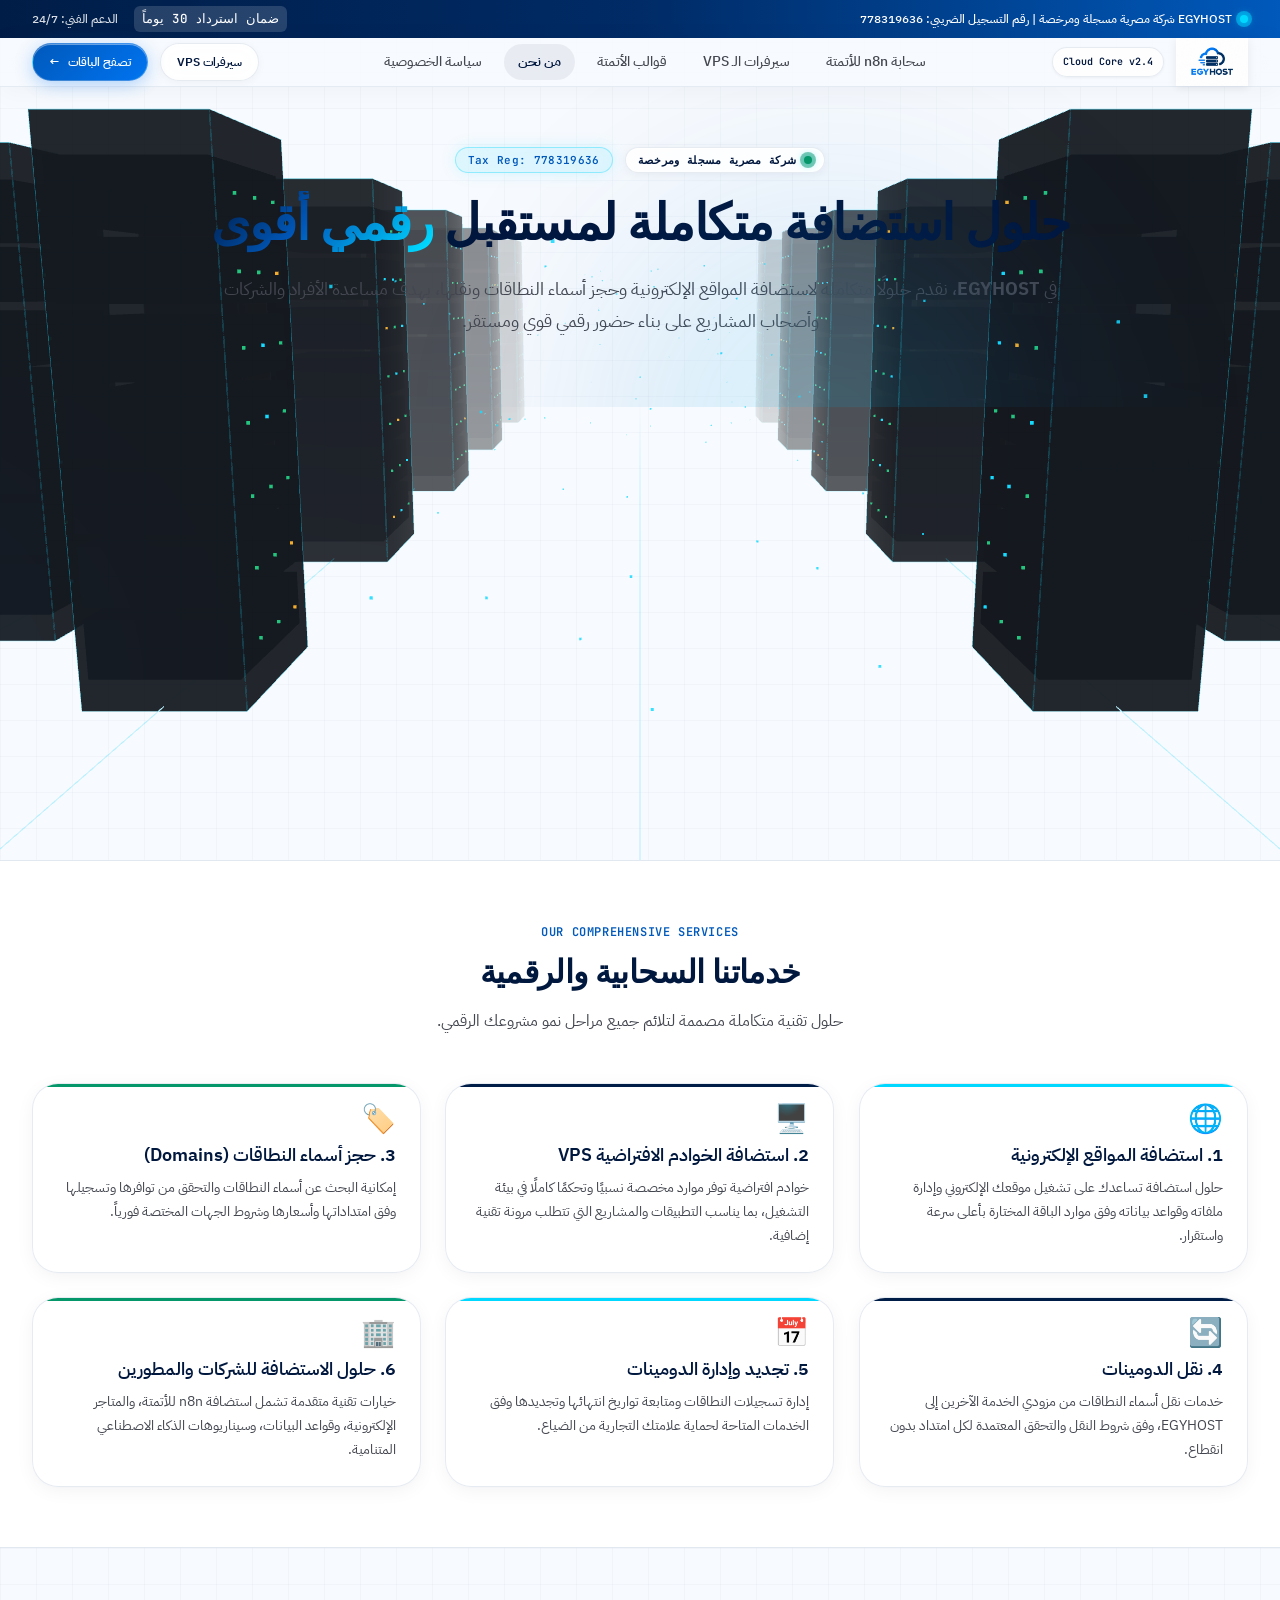
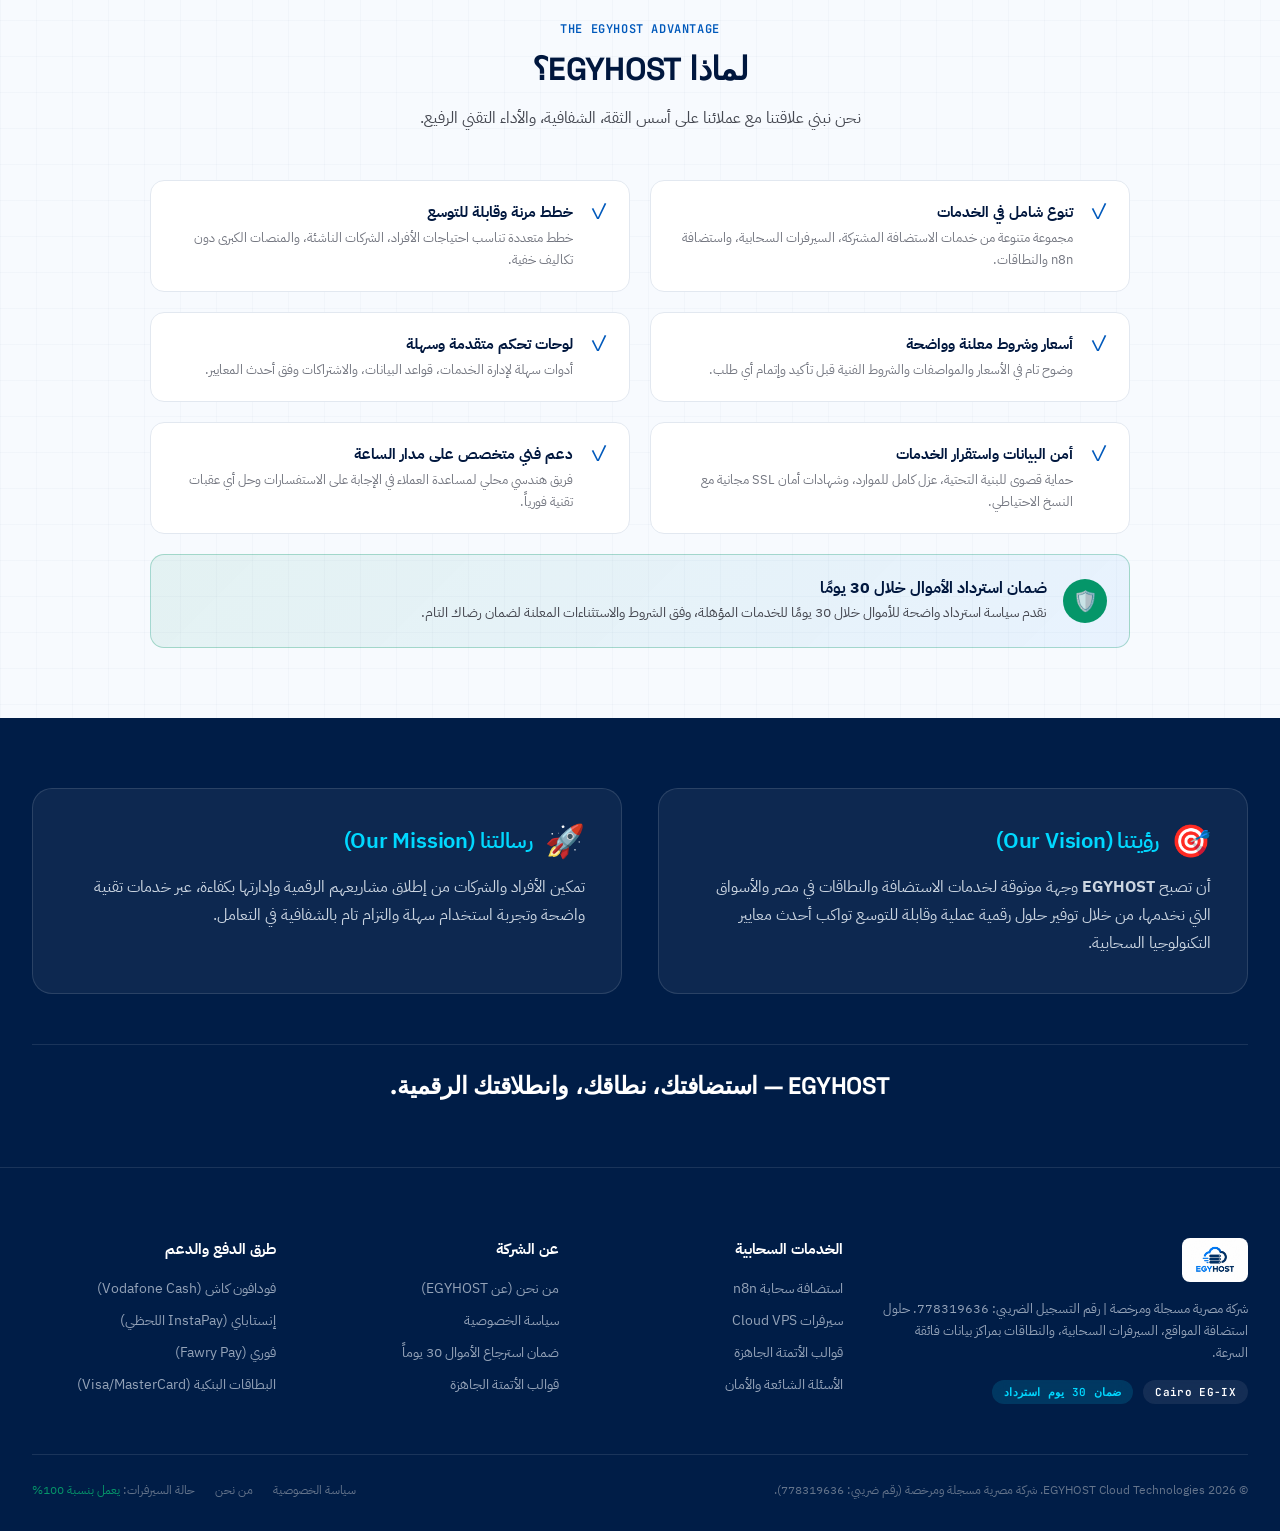
==== commit 10e3769e: "refactor: Remove Custom Plan Calculator and Hero Showcase Card Stack" ====
--- a/about.html
+++ b/about.html
@@ -52,14 +52,14 @@
           <ul class="nav-links">
             <li><a href="index.html#n8n-plans" class="nav-link">سحابة n8n للأتمتة</a></li>
             <li><a href="index.html#vps-plans" class="nav-link">سيرفرات الـ VPS</a></li>
-            <li><a href="index.html#calculator" class="nav-link">حاسبة الموارد</a></li>
+            <li><a href="index.html#templates" class="nav-link">قوالب الأتمتة</a></li>
             <li><a href="about.html" class="nav-link active">من نحن</a></li>
             <li><a href="privacy.html" class="nav-link">سياسة الخصوصية</a></li>
           </ul>
         </nav>
 
         <div class="header-actions">
-          <a href="index.html#calculator" class="btn btn-secondary btn-sm">تخصيص سيرفرك</a>
+          <a href="index.html#vps-plans" class="btn btn-secondary btn-sm">سيرفرات VPS</a>
           <a href="index.html#n8n-plans" class="btn btn-accent btn-sm">
             <span>تصفح الباقات</span>
             <span>←</span>
@@ -325,8 +325,8 @@
           <ul class="footer-links">
             <li><a href="index.html#n8n-plans">استضافة سحابة n8n</a></li>
             <li><a href="index.html#vps-plans">سيرفرات Cloud VPS</a></li>
-            <li><a href="index.html#calculator">حاسبة الموارد المخصصة</a></li>
             <li><a href="index.html#templates">قوالب الأتمتة الجاهزة</a></li>
+            <li><a href="index.html#faq">الأسئلة الشائعة والأمان</a></li>
           </ul>
         </div>
 
--- a/css/style.css
+++ b/css/style.css
@@ -454,25 +454,61 @@
   border-radius: var(--rounded-full);
 }
 
-/* Hero Section */
+/* Hero Section - Apple Monumental Keynote Presentation */
 .hero-section {
   position: relative;
-  padding: 60px 0 80px;
+  padding: 80px 0 100px;
   overflow: hidden;
 }
 
-.hero-grid {
-  display: grid;
-  grid-template-columns: 1.15fr 0.85fr;
-  gap: 48px;
-  align-items: center;
-}
-
-@media (max-width: 1024px) {
-  .hero-grid {
-    grid-template-columns: 1fr;
-    gap: 40px;
+.hero-content-centered {
+  max-width: 880px;
+  margin: 0 auto;
+  text-align: center;
+  display: flex;
+  flex-direction: column;
+  align-items: center;
+  position: relative;
+  z-index: 2;
+}
+
+.hero-content-centered .hero-badge-row {
+  justify-content: center;
+}
+
+.hero-content-centered .hero-title {
+  font-size: 52px;
+  line-height: 1.25;
+  letter-spacing: -0.025em;
+  margin-bottom: 24px;
+}
+
+@media (max-width: 768px) {
+  .hero-content-centered .hero-title {
+    font-size: 34px;
+    line-height: 1.3;
   }
+}
+
+.hero-content-centered .hero-description {
+  max-width: 740px;
+  margin-left: auto;
+  margin-right: auto;
+  font-size: 17px;
+  line-height: 30px;
+  color: var(--on-surface-variant);
+  margin-bottom: 36px;
+}
+
+.hero-content-centered .hero-actions {
+  justify-content: center;
+  margin-bottom: 36px;
+}
+
+.hero-content-centered .hero-quick-terminal {
+  margin: 0 auto;
+  width: 100%;
+  max-width: 620px;
 }
 
 .hero-badge-row {
@@ -1368,184 +1404,7 @@
   color: var(--primary);
 }
 
-/* Calculator Section - Apple Custom Resource Lab */
-.calculator-section {
-  padding: 90px 0;
-  background: linear-gradient(180deg, var(--surface) 0%, rgba(241, 244, 248, 0.8) 100%);
-  position: relative;
-}
-
-.calc-card-container {
-  background: rgba(255, 255, 255, 0.95);
-  backdrop-filter: var(--apple-blur);
-  -webkit-backdrop-filter: var(--apple-blur);
-  border: 1px solid var(--apple-glass-border);
-  border-radius: var(--apple-bento-radius);
-  padding: 44px;
-  box-shadow: var(--apple-glass-bevel), var(--shadow-card-apple-hover);
-  display: grid;
-  grid-template-columns: 1.35fr 0.65fr;
-  gap: 40px;
-}
-
-@media (max-width: 992px) {
-  .calc-card-container {
-    grid-template-columns: 1fr;
-    padding: 26px;
-  }
-}
-
-.slider-group {
-  margin-bottom: 30px;
-}
-
-.slider-header {
-  display: flex;
-  justify-content: space-between;
-  align-items: center;
-  margin-bottom: 12px;
-}
-
-.slider-label {
-  font-weight: 600;
-  font-size: 15px;
-  color: var(--primary);
-  display: flex;
-  align-items: center;
-  gap: 8px;
-}
-
-.slider-val-badge {
-  font-family: var(--font-mono);
-  font-size: 13.5px;
-  font-weight: 700;
-  background-color: rgba(0, 89, 187, 0.08);
-  color: var(--secondary);
-  padding: 4px 14px;
-  border-radius: var(--rounded-full);
-  border: 1px solid rgba(0, 89, 187, 0.15);
-}
-
-/* Apple Range Slider */
-input[type="range"] {
-  -webkit-appearance: none;
-  appearance: none;
-  width: 100%;
-  height: 8px;
-  border-radius: var(--rounded-full);
-  background: rgba(0, 23, 62, 0.08);
-  outline: none;
-  cursor: pointer;
-  transition: background 0.2s ease;
-}
-
-input[type="range"]::-webkit-slider-thumb {
-  -webkit-appearance: none;
-  appearance: none;
-  width: 24px;
-  height: 24px;
-  border-radius: 50%;
-  background: #ffffff;
-  border: 1px solid rgba(0, 0, 0, 0.08);
-  box-shadow: 0 3px 8px rgba(0, 23, 62, 0.18), 0 1px 2px rgba(0, 0, 0, 0.06);
-  cursor: grab;
-  transition: transform 0.2s var(--apple-spring), box-shadow 0.2s var(--apple-spring);
-}
-
-input[type="range"]::-webkit-slider-thumb:hover {
-  transform: scale(1.18);
-  box-shadow: 0 0 0 6px rgba(0, 112, 234, 0.16), 0 4px 12px rgba(0, 23, 62, 0.22);
-}
-
-input[type="range"]::-webkit-slider-thumb:active {
-  cursor: grabbing;
-  transform: scale(1.22);
-  box-shadow: 0 0 0 8px rgba(0, 112, 234, 0.25), 0 6px 16px rgba(0, 23, 62, 0.28);
-}
-
-.addons-grid {
-  display: grid;
-  grid-template-columns: repeat(2, 1fr);
-  gap: 12px;
-  margin-top: 24px;
-}
-
-@media (max-width: 600px) {
-  .addons-grid {
-    grid-template-columns: 1fr;
-  }
-}
-
-.addon-card {
-  border: 1px solid var(--apple-glass-border);
-  border-radius: var(--rounded-md);
-  padding: 14px 16px;
-  background-color: rgba(248, 250, 252, 0.7);
-  cursor: pointer;
-  transition: all var(--transition-fast) var(--apple-spring);
-  display: flex;
-  align-items: center;
-  justify-content: space-between;
-  user-select: none;
-}
-
-.addon-card:hover {
-  border-color: rgba(0, 89, 187, 0.3);
-  background-color: #ffffff;
-  transform: translateY(-2px);
-  box-shadow: 0 4px 12px rgba(0, 23, 62, 0.04);
-}
-
-.addon-card.selected {
-  border-color: var(--secondary);
-  background-color: rgba(0, 89, 187, 0.06);
-  box-shadow: 0 0 0 1px var(--secondary);
-}
-
-.calc-summary-panel {
-  background-color: rgba(248, 250, 252, 0.85);
-  border: 1px solid var(--apple-glass-border);
-  border-radius: var(--rounded-lg);
-  padding: 30px;
-  display: flex;
-  flex-direction: column;
-  justify-content: space-between;
-}
-
-.summary-title {
-  font-size: 18px;
-  font-weight: 700;
-  color: var(--primary);
-  margin-bottom: 20px;
-  padding-bottom: 14px;
-  border-bottom: 1px solid var(--surface-border);
-}
-
-.summary-line {
-  display: flex;
-  justify-content: space-between;
-  margin-bottom: 14px;
-  font-size: 13.5px;
-  color: var(--on-surface-variant);
-}
-
-.summary-line strong {
-  font-family: var(--font-mono);
-  color: var(--primary);
-}
-
-.calc-total-box {
-  margin-top: 24px;
-  padding-top: 20px;
-  border-top: 2px dashed var(--surface-border);
-}
-
-.total-price-display {
-  display: flex;
-  align-items: baseline;
-  gap: 6px;
-  margin-bottom: 16px;
-}
+
 
 /* Templates Section - Apple Bento Grid */
 .templates-section {
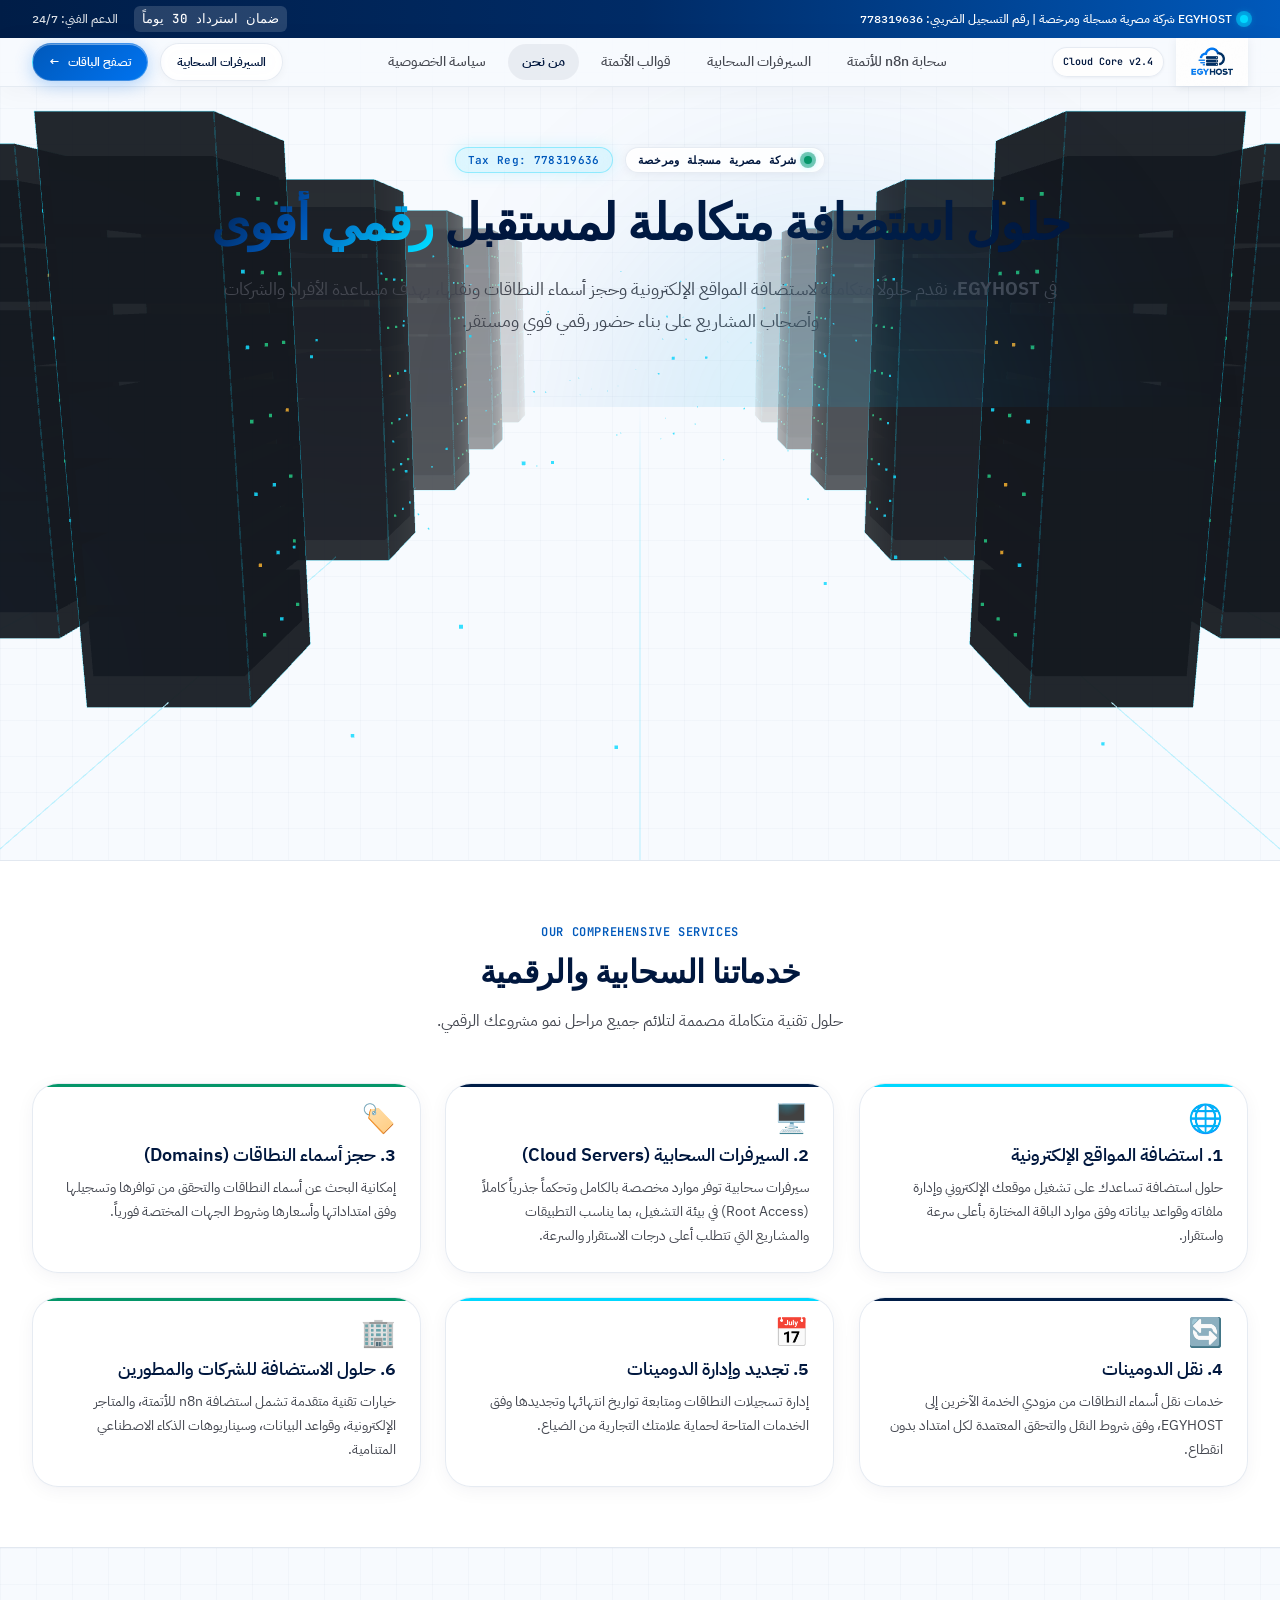
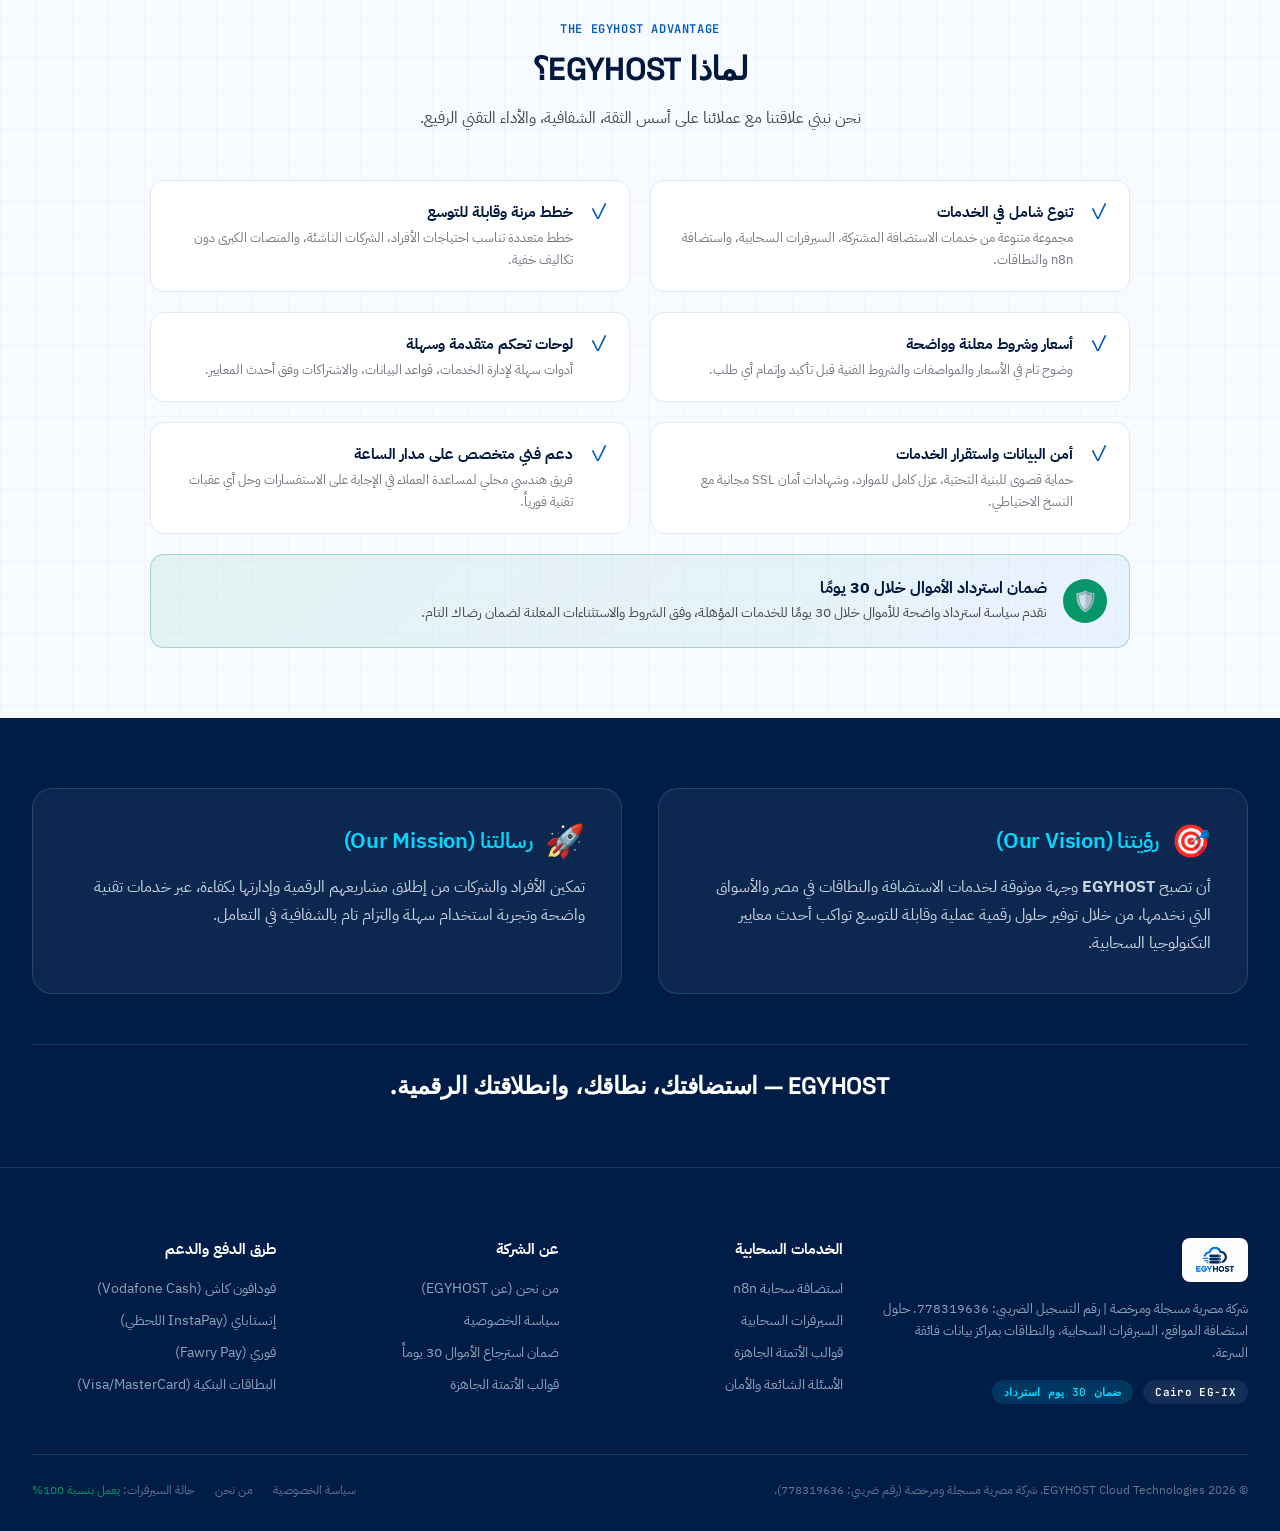
==== commit 46cc319d: "refactor: Remove quick terminal command and rebrand VPS to Cloud Hosting" ====
--- a/about.html
+++ b/about.html
@@ -6,8 +6,8 @@
   <meta http-equiv="X-UA-Compatible" content="ie=edge">
   
   <title>من نحن | EGYHOST - حلول استضافة متكاملة لمستقبل رقمي أقوى</title>
-  <meta name="description" content="تعرف على EGYHOST، شركة مصرية مسجلة ومرخصة (رقم ضريبي 778319636). نقدم حلول استضافة المواقع، سيرفرات VPS، وحجز وإدارة النطاقات بأسعار شفافة ودعم 24/7.">
-  <meta name="keywords" content="من نحن EGYHOST, شركة استضافة مصرية, رقم ضريبي EGYHOST, استضافة مواقع, VPS مصر, حجز دومينات">
+  <meta name="description" content="تعرف على EGYHOST، شركة مصرية مسجلة ومرخصة (رقم ضريبي 778319636). نقدم حلول استضافة المواقع، السيرفرات السحابية (Cloud Hosting)، وحجز وإدارة النطاقات بأسعار شفافة ودعم 24/7.">
+  <meta name="keywords" content="من نحن EGYHOST, شركة استضافة مصرية, رقم ضريبي EGYHOST, استضافة مواقع, سيرفرات سحابية, حجز دومينات">
   
   <!-- Favicon -->
   <link rel="icon" type="image/svg+xml" href="assets/favicon.svg">
@@ -51,7 +51,7 @@
         <nav>
           <ul class="nav-links">
             <li><a href="index.html#n8n-plans" class="nav-link">سحابة n8n للأتمتة</a></li>
-            <li><a href="index.html#vps-plans" class="nav-link">سيرفرات الـ VPS</a></li>
+            <li><a href="index.html#cloud-plans" class="nav-link">السيرفرات السحابية</a></li>
             <li><a href="index.html#templates" class="nav-link">قوالب الأتمتة</a></li>
             <li><a href="about.html" class="nav-link active">من نحن</a></li>
             <li><a href="privacy.html" class="nav-link">سياسة الخصوصية</a></li>
@@ -59,7 +59,7 @@
         </nav>
 
         <div class="header-actions">
-          <a href="index.html#vps-plans" class="btn btn-secondary btn-sm">سيرفرات VPS</a>
+          <a href="index.html#cloud-plans" class="btn btn-secondary btn-sm">السيرفرات السحابية</a>
           <a href="index.html#n8n-plans" class="btn btn-accent btn-sm">
             <span>تصفح الباقات</span>
             <span>←</span>
@@ -164,8 +164,8 @@
         <!-- Service 2 -->
         <div class="kpi-card accent-navy">
           <div style="font-size: 28px; margin-bottom: 12px;">🖥️</div>
-          <h3 class="headline-sm" style="margin-bottom: 8px;">2. استضافة الخوادم الافتراضية VPS</h3>
-          <p class="body-md">خوادم افتراضية توفر موارد مخصصة نسبيًا وتحكمًا كاملًا في بيئة التشغيل، بما يناسب التطبيقات والمشاريع التي تتطلب مرونة تقنية إضافية.</p>
+          <h3 class="headline-sm" style="margin-bottom: 8px;">2. السيرفرات السحابية (Cloud Servers)</h3>
+          <p class="body-md">سيرفرات سحابية توفر موارد مخصصة بالكامل وتحكماً جذرياً كاملاً (Root Access) في بيئة التشغيل، بما يناسب التطبيقات والمشاريع التي تتطلب أعلى درجات الاستقرار والسرعة.</p>
         </div>
 
         <!-- Service 3 -->
@@ -324,7 +324,7 @@
           <h4 class="footer-col-title">الخدمات السحابية</h4>
           <ul class="footer-links">
             <li><a href="index.html#n8n-plans">استضافة سحابة n8n</a></li>
-            <li><a href="index.html#vps-plans">سيرفرات Cloud VPS</a></li>
+            <li><a href="index.html#cloud-plans">السيرفرات السحابية</a></li>
             <li><a href="index.html#templates">قوالب الأتمتة الجاهزة</a></li>
             <li><a href="index.html#faq">الأسئلة الشائعة والأمان</a></li>
           </ul>
--- a/css/style.css
+++ b/css/style.css
@@ -505,11 +505,7 @@
   margin-bottom: 36px;
 }
 
-.hero-content-centered .hero-quick-terminal {
-  margin: 0 auto;
-  width: 100%;
-  max-width: 620px;
-}
+
 
 .hero-badge-row {
   display: flex;
@@ -566,443 +562,7 @@
   flex-wrap: wrap;
 }
 
-.hero-quick-terminal {
-  background-color: var(--code-terminal-bg);
-  border: 1px solid rgba(0, 216, 255, 0.25);
-  border-radius: var(--rounded-lg);
-  padding: 12px 18px;
-  display: flex;
-  align-items: center;
-  justify-content: space-between;
-  gap: 16px;
-  box-shadow: var(--shadow-terminal);
-  max-width: 580px;
-  transition: border-color var(--transition-fast);
-}
-
-.hero-quick-terminal:hover {
-  border-color: rgba(0, 216, 255, 0.5);
-}
-
-.quick-terminal-command {
-  font-family: var(--font-mono);
-  font-size: 13px;
-  color: #ffffff;
-  display: flex;
-  align-items: center;
-  gap: 8px;
-  overflow-x: auto;
-  white-space: nowrap;
-}
-
-.terminal-prompt-symbol {
-  color: var(--cloud-cyan-bright);
-  font-weight: 700;
-}
-
-.copy-mini-btn {
-  background: rgba(255, 255, 255, 0.1);
-  border: 1px solid rgba(255, 255, 255, 0.2);
-  color: #ffffff;
-  padding: 5px 12px;
-  border-radius: var(--rounded-full);
-  cursor: pointer;
-  font-size: 11px;
-  font-family: var(--font-mono);
-  transition: all var(--transition-fast) var(--apple-spring);
-  display: flex;
-  align-items: center;
-  gap: 6px;
-}
-
-.copy-mini-btn:hover {
-  background: rgba(0, 216, 255, 0.2);
-  border-color: var(--cloud-cyan-bright);
-  color: var(--cloud-cyan-bright);
-  transform: scale(1.04);
-}
-
-/* Hero Telemetry Card Display - Apple Floating Bento */
-@keyframes appleFloatSlow {
-  0% { transform: translateY(0); }
-  50% { transform: translateY(-8px); }
-  100% { transform: translateY(0); }
-}
-
-.hero-card-stack {
-  position: relative;
-  animation: appleFloatSlow 7s ease-in-out infinite;
-}
-
-/* Hero View Switcher Tabs (Apple Style) */
-.hero-view-tabs {
-  display: inline-flex;
-  align-items: center;
-  gap: 4px;
-  background: rgba(255, 255, 255, 0.75);
-  backdrop-filter: var(--apple-blur);
-  -webkit-backdrop-filter: var(--apple-blur);
-  border: 1px solid var(--apple-glass-border);
-  border-radius: var(--rounded-full);
-  padding: 4px;
-  margin-bottom: 12px;
-  box-shadow: var(--shadow-sm);
-}
-
-.hero-view-tab-btn {
-  background: transparent;
-  border: none;
-  border-radius: var(--rounded-full);
-  padding: 6px 16px;
-  font-family: var(--font-body);
-  font-size: 13px;
-  font-weight: 600;
-  color: var(--on-surface-variant);
-  cursor: pointer;
-  display: inline-flex;
-  align-items: center;
-  gap: 6px;
-  transition: all var(--transition-fast) var(--apple-spring);
-  user-select: none;
-}
-
-.hero-view-tab-btn:hover {
-  color: var(--primary);
-}
-
-.hero-view-tab-btn.active {
-  background: var(--surface-primary);
-  color: #ffffff;
-  box-shadow: 0 4px 12px rgba(0, 23, 62, 0.22);
-}
-
-.hero-interactive-view {
-  display: none;
-  opacity: 0;
-  transform: scale(0.98);
-  transition: opacity 0.3s ease, transform 0.3s var(--apple-spring);
-}
-
-.hero-interactive-view.active {
-  display: block;
-  opacity: 1;
-  transform: scale(1);
-}
-
-/* Three.js 3D Viewport Box */
-.three-card-box {
-  background: #ffffff;
-}
-
-.three-canvas-wrapper {
-  position: relative;
-  width: 100%;
-  height: 330px;
-  background: radial-gradient(circle at 50% 40%, #0a1e3b 0%, #030a17 100%);
-  cursor: grab;
-  overflow: hidden;
-}
-
-.three-canvas-wrapper:active {
-  cursor: grabbing;
-}
-
-#egyhostThreeCanvas {
-  width: 100% !important;
-  height: 100% !important;
-  display: block;
-  outline: none;
-}
-
-.three-hint-badge {
-  position: absolute;
-  top: 12px;
-  left: 50%;
-  transform: translateX(-50%);
-  background: rgba(3, 10, 23, 0.72);
-  backdrop-filter: blur(8px);
-  -webkit-backdrop-filter: blur(8px);
-  border: 1px solid rgba(0, 216, 255, 0.3);
-  color: #cbd5e1;
-  font-size: 11px;
-  font-weight: 500;
-  padding: 4px 14px;
-  border-radius: var(--rounded-full);
-  pointer-events: none;
-  z-index: 5;
-  white-space: nowrap;
-  user-select: none;
-  transition: opacity 0.3s ease;
-}
-
-.three-controls-bar {
-  display: flex;
-  align-items: center;
-  justify-content: center;
-  gap: 8px;
-  padding: 12px 16px;
-  background-color: rgba(248, 250, 252, 0.85);
-  border-top: 1px solid var(--surface-border);
-  border-bottom: 1px solid var(--surface-border);
-  flex-wrap: wrap;
-}
-
-.three-ctrl-btn {
-  background: #ffffff;
-  border: 1px solid var(--surface-border);
-  border-radius: var(--rounded-full);
-  padding: 6px 14px;
-  font-size: 12px;
-  font-weight: 600;
-  color: var(--primary);
-  cursor: pointer;
-  transition: all var(--transition-fast) var(--apple-spring);
-  display: inline-flex;
-  align-items: center;
-  gap: 6px;
-  user-select: none;
-}
-
-.three-ctrl-btn:hover {
-  border-color: var(--cloud-cyan-bright);
-  transform: translateY(-1px);
-  box-shadow: 0 4px 10px rgba(0, 216, 255, 0.18);
-}
-
-.three-ctrl-btn.active {
-  background: rgba(0, 216, 255, 0.12);
-  border-color: var(--cloud-cyan-bright);
-  color: #0059bb;
-}
-
-.three-footer-meta {
-  display: flex;
-  align-items: center;
-  justify-content: space-between;
-  padding: 10px 18px;
-  font-size: 11px;
-  font-family: var(--font-mono);
-  color: var(--on-surface-variant);
-  background: #ffffff;
-}
-
-/* ThreeUI Signature Visual Styling (https://threeui.com) */
-.threeui-card-box {
-  background: rgba(14, 17, 24, 0.94);
-  border: 1px solid rgba(0, 216, 255, 0.2);
-  box-shadow: 0 24px 60px -16px rgba(0, 7, 20, 0.6), inset 0 1px 0 rgba(255, 255, 255, 0.1);
-}
-
-.threeui-card-header {
-  background: rgba(8, 11, 18, 0.88);
-  border-bottom: 1px solid rgba(255, 255, 255, 0.08);
-}
-
-.threeui-card-header .server-identity span {
-  color: #f1f5f9 !important;
-}
-
-.threeui-mark-icon {
-  display: inline-flex;
-  align-items: center;
-  justify-content: center;
-  width: 24px;
-  height: 24px;
-  border-radius: 50%;
-  background: rgba(0, 216, 255, 0.08);
-  border: 1px solid rgba(0, 216, 255, 0.25);
-  box-shadow: 0 0 10px rgba(0, 216, 255, 0.2);
-}
-
-.threeui-badge {
-  background: rgba(0, 216, 255, 0.12) !important;
-  color: var(--cloud-cyan-bright) !important;
-  border: 1px solid rgba(0, 216, 255, 0.3);
-  text-decoration: none;
-  transition: all var(--transition-fast) var(--apple-spring);
-}
-
-.threeui-badge:hover {
-  background: rgba(0, 216, 255, 0.22) !important;
-  box-shadow: 0 0 12px rgba(0, 216, 255, 0.35);
-  transform: scale(1.03);
-}
-
-.threeui-watermark {
-  position: absolute;
-  bottom: 12px;
-  right: 14px;
-  font-family: 'JetBrains Mono', var(--font-mono);
-  font-size: 10px;
-  color: rgba(203, 213, 225, 0.45);
-  pointer-events: none;
-  z-index: 5;
-  letter-spacing: 0.05em;
-}
-
-.threeui-watermark strong {
-  color: var(--cloud-cyan-bright);
-}
-
-.threeui-controls-bar {
-  background: rgba(8, 11, 18, 0.92);
-  border-top: 1px solid rgba(255, 255, 255, 0.08);
-  border-bottom: 1px solid rgba(255, 255, 255, 0.08);
-}
-
-.threeui-controls-bar .three-ctrl-btn {
-  background: rgba(255, 255, 255, 0.06);
-  border: 1px solid rgba(255, 255, 255, 0.12);
-  color: #e2e8f0;
-}
-
-.threeui-controls-bar .three-ctrl-btn:hover {
-  background: rgba(0, 216, 255, 0.15);
-  border-color: var(--cloud-cyan-bright);
-  color: var(--cloud-cyan-bright);
-}
-
-.threeui-controls-bar .three-ctrl-btn.active {
-  background: rgba(0, 216, 255, 0.18);
-  border-color: var(--cloud-cyan-bright);
-  color: var(--cloud-cyan-bright);
-  box-shadow: 0 0 12px rgba(0, 216, 255, 0.25);
-}
-
-.threeui-footer-meta {
-  background: rgba(6, 9, 15, 0.96);
-  color: #94a3b8;
-  border-top: 1px solid rgba(255, 255, 255, 0.05);
-}
-
-.threeui-footer-meta strong {
-  color: var(--cloud-cyan-bright);
-}
-
-.telemetry-preview-card {
-  background: rgba(255, 255, 255, 0.92);
-  backdrop-filter: var(--apple-blur);
-  -webkit-backdrop-filter: var(--apple-blur);
-  border: 1px solid var(--apple-glass-border);
-  border-radius: var(--apple-bento-radius);
-  box-shadow: var(--apple-glass-bevel), var(--shadow-card-apple-hover);
-  overflow: hidden;
-  position: relative;
-  transition: transform var(--transition-normal) var(--apple-spring);
-}
-
-.telemetry-preview-card:hover {
-  transform: translateY(-4px) scale(1.01);
-}
-
-.card-top-accent {
-  height: 4px;
-  width: 100%;
-  background: linear-gradient(90deg, var(--secondary) 0%, var(--cloud-cyan-bright) 100%);
-}
-
-.telemetry-card-header {
-  padding: 16px 22px;
-  border-bottom: 1px solid var(--surface-border);
-  display: flex;
-  align-items: center;
-  justify-content: space-between;
-  background-color: rgba(248, 250, 252, 0.7);
-}
-
-.server-identity {
-  display: flex;
-  align-items: center;
-  gap: 10px;
-}
-
-.status-indicator-live {
-  width: 10px;
-  height: 10px;
-  border-radius: 50%;
-  background-color: var(--metric-success);
-  box-shadow: 0 0 8px rgba(5, 150, 105, 0.6);
-  position: relative;
-}
-
-.status-indicator-live::after {
-  content: '';
-  position: absolute;
-  inset: -4px;
-  border-radius: 50%;
-  background-color: inherit;
-  opacity: 0.5;
-  animation: applePulseRing 2.2s var(--apple-spring) infinite;
-}
-
-.telemetry-card-body {
-  padding: 22px;
-}
-
-.metric-gauge-group {
-  margin-bottom: 16px;
-}
-
-.metric-gauge-header {
-  display: flex;
-  justify-content: space-between;
-  font-size: 12px;
-  font-family: var(--font-mono);
-  margin-bottom: 6px;
-  color: var(--on-surface-variant);
-}
-
-.metric-gauge-bar {
-  height: 8px;
-  background-color: rgba(0, 23, 62, 0.06);
-  border-radius: var(--rounded-full);
-  overflow: hidden;
-  position: relative;
-}
-
-.metric-gauge-fill {
-  height: 100%;
-  border-radius: var(--rounded-full);
-  background: linear-gradient(90deg, var(--secondary) 0%, var(--cloud-cyan-bright) 100%);
-  transition: width 0.8s var(--apple-spring);
-}
-
-.mini-telemetry-grid {
-  display: grid;
-  grid-template-columns: repeat(3, 1fr);
-  gap: 12px;
-  margin-top: 20px;
-  padding-top: 16px;
-  border-top: 1px dashed var(--surface-border);
-}
-
-.mini-telemetry-item {
-  text-align: center;
-  padding: 10px 8px;
-  background-color: rgba(248, 250, 252, 0.8);
-  border-radius: var(--rounded-md);
-  border: 1px solid var(--apple-glass-border);
-  transition: transform var(--transition-fast) var(--apple-spring);
-}
-
-.mini-telemetry-item:hover {
-  transform: translateY(-2px);
-  background-color: #ffffff;
-}
-
-.mini-telemetry-item .label {
-  font-size: 11px;
-  color: var(--outline);
-  display: block;
-  margin-bottom: 4px;
-}
-
-.mini-telemetry-item .value {
-  font-family: var(--font-mono);
-  font-size: 14px;
-  font-weight: 700;
-  color: var(--primary);
-}
+
 
 /* Live Telemetry KPI Section - Apple Bento Cards */
 .kpi-section {
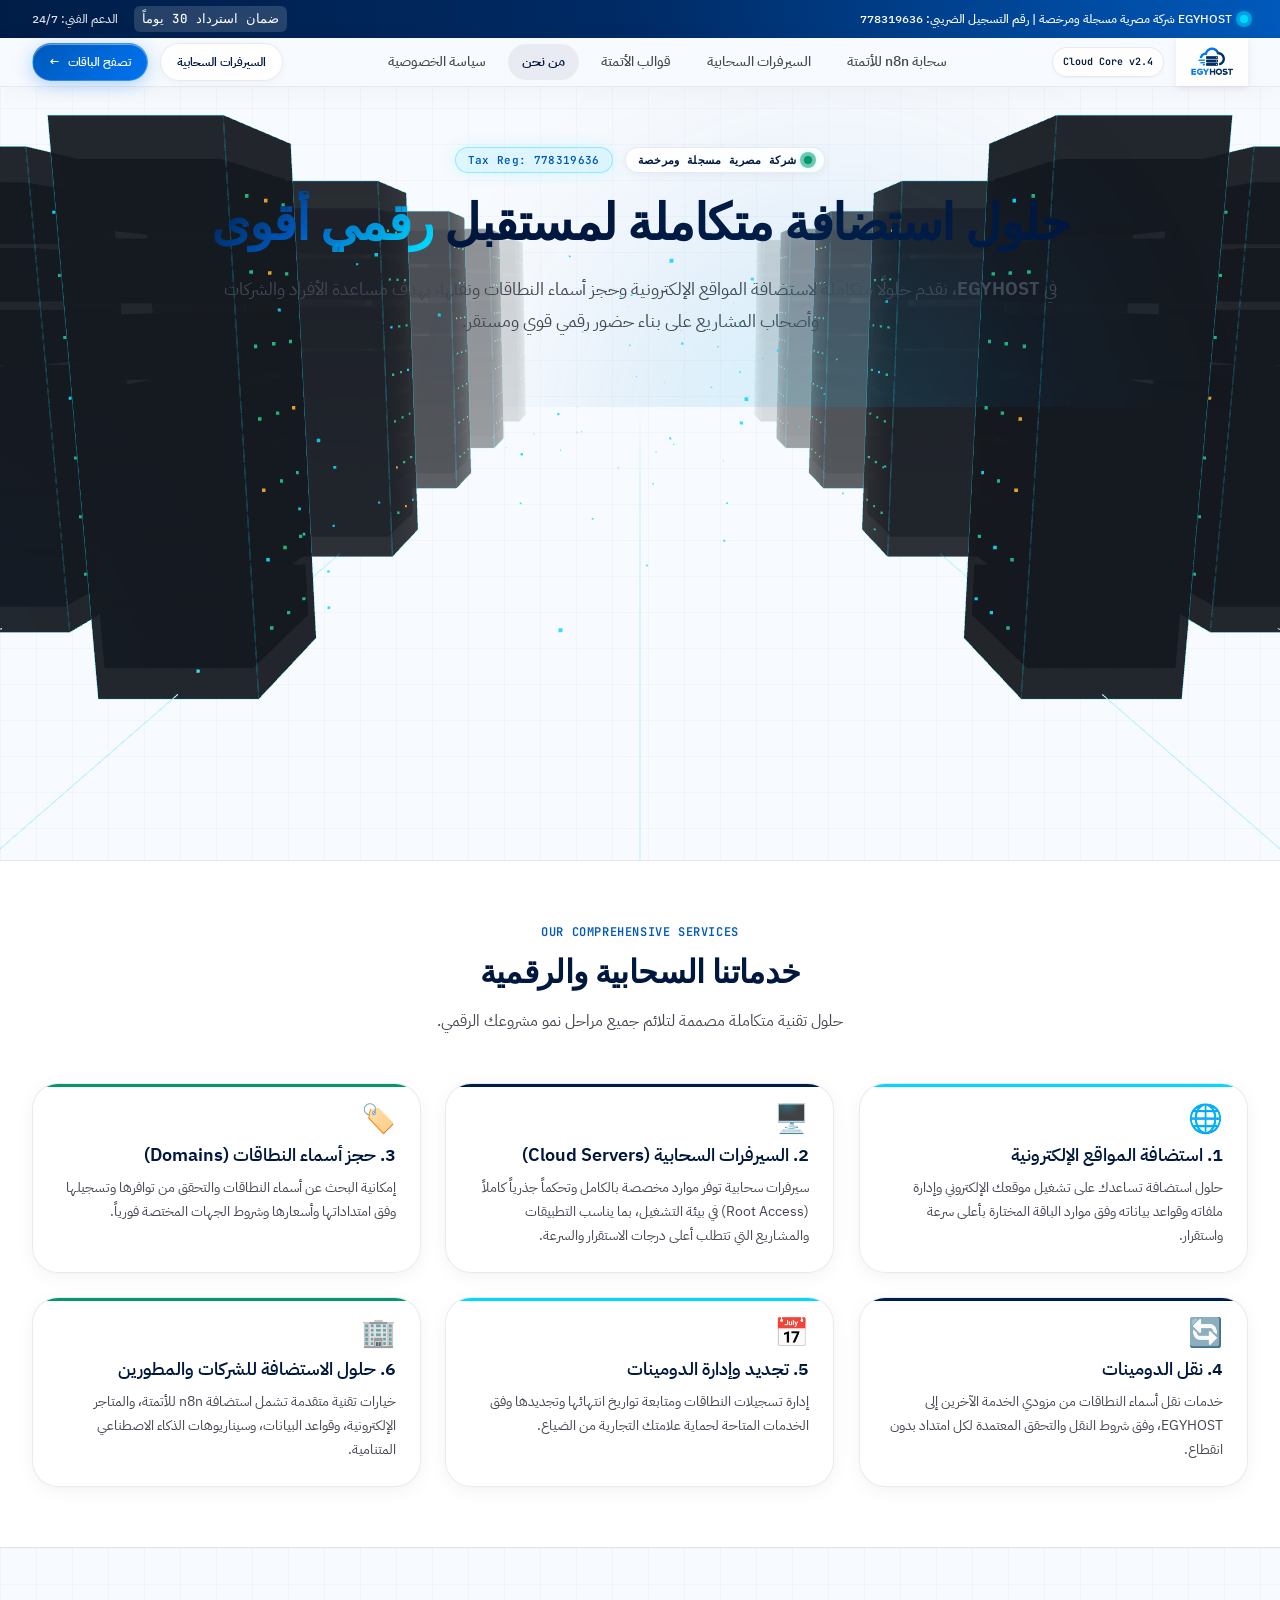
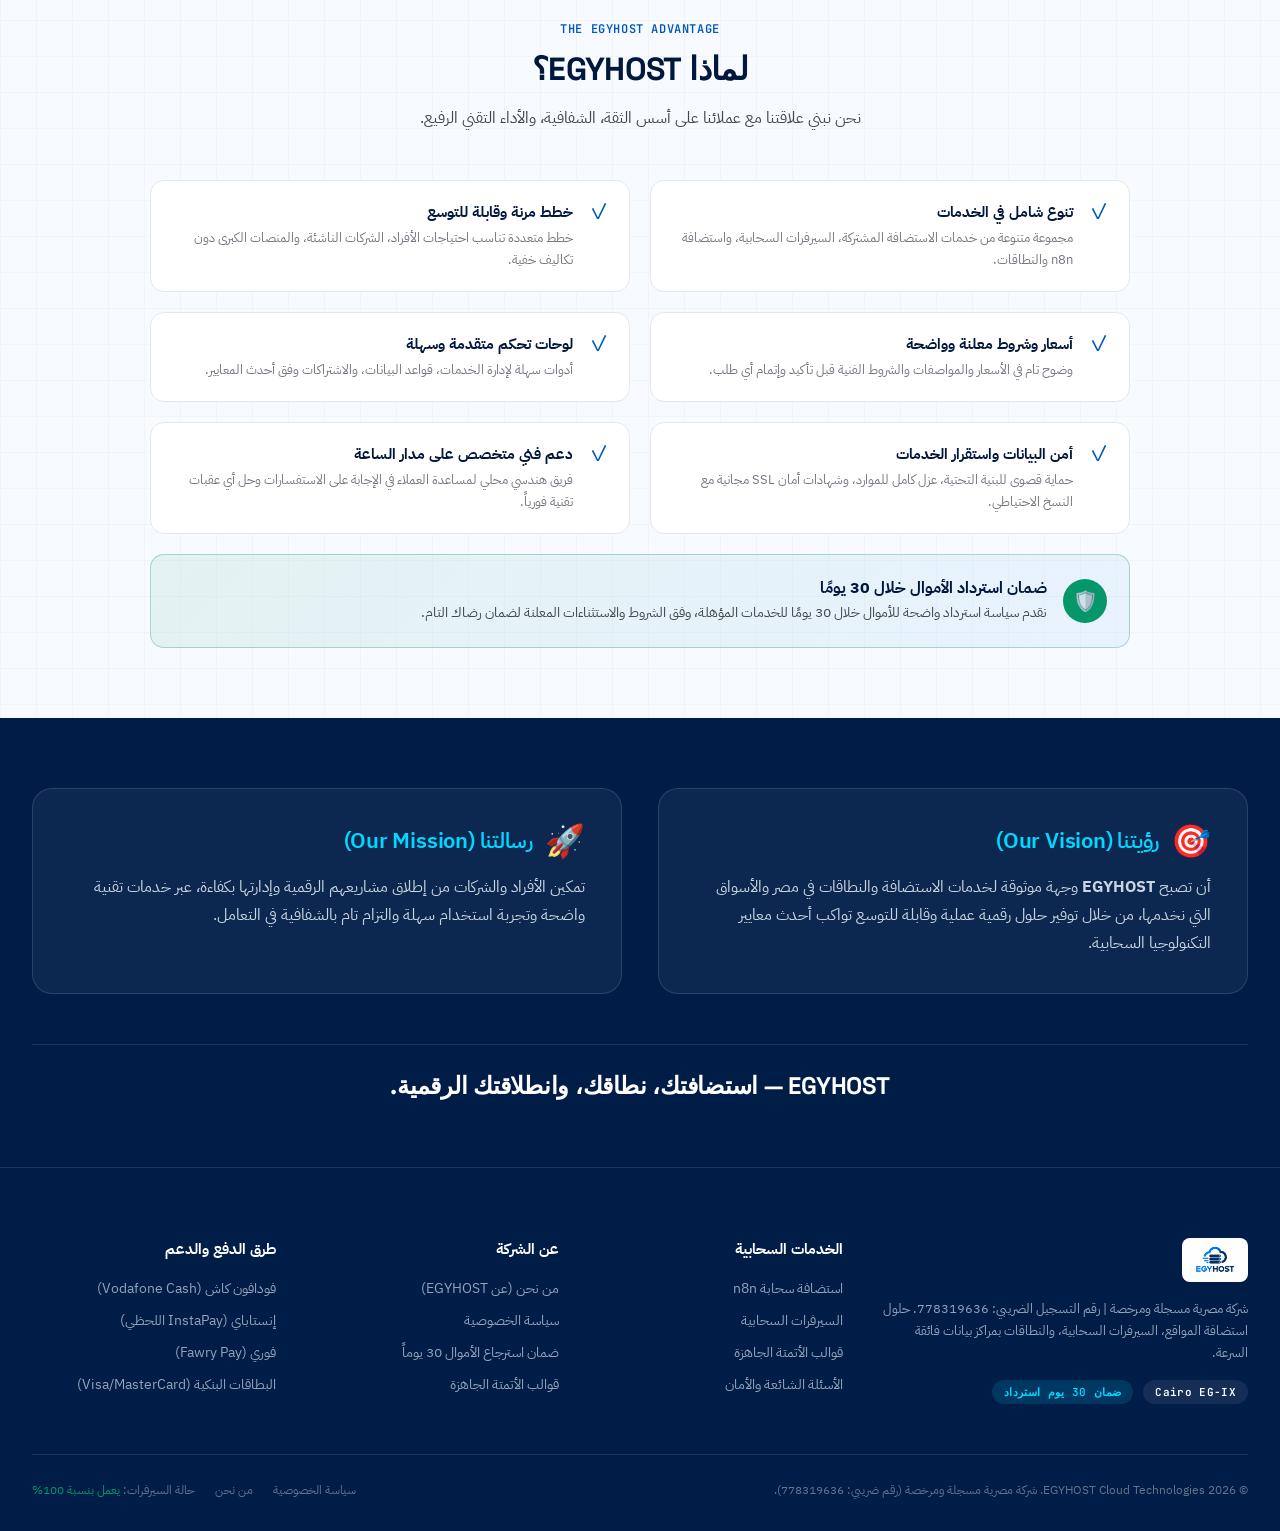
==== commit 2b73a005: "feat: Add Apple-style mobile navigation drawer and comprehensive smartphone responsive styling" ====
--- a/about.html
+++ b/about.html
@@ -48,7 +48,8 @@
           <span class="brand-badge">Cloud Core v2.4</span>
         </a>
 
-        <nav>
+        <!-- Navigation Links (Desktop) -->
+        <nav class="desktop-nav">
           <ul class="nav-links">
             <li><a href="index.html#n8n-plans" class="nav-link">سحابة n8n للأتمتة</a></li>
             <li><a href="index.html#cloud-plans" class="nav-link">السيرفرات السحابية</a></li>
@@ -59,11 +60,54 @@
         </nav>
 
         <div class="header-actions">
-          <a href="index.html#cloud-plans" class="btn btn-secondary btn-sm">السيرفرات السحابية</a>
-          <a href="index.html#n8n-plans" class="btn btn-accent btn-sm">
+          <a href="index.html#cloud-plans" class="btn btn-secondary btn-sm header-action-cloud">السيرفرات السحابية</a>
+          <a href="index.html#n8n-plans" class="btn btn-accent btn-sm header-action-cta">
             <span>تصفح الباقات</span>
             <span>←</span>
           </a>
+
+          <!-- Mobile Hamburger Toggle Button -->
+          <button class="mobile-menu-toggle" id="mobileMenuToggle" aria-label="فتح القائمة الرئيسية" aria-expanded="false">
+            <span class="hamburger-line"></span>
+            <span class="hamburger-line"></span>
+            <span class="hamburger-line"></span>
+          </button>
+        </div>
+      </div>
+    </div>
+
+    <!-- Mobile Navigation Frosted Glass Drawer -->
+    <div id="mobileNavDrawer" class="mobile-nav-drawer" aria-hidden="true">
+      <div class="container mobile-drawer-inner">
+        <!-- Tax & Legal Registration Badge -->
+        <div class="mobile-tax-badge">
+          <span class="live-pulse-dot"></span>
+          <span>شركة مصرية مسجلة ومرخصة (رقم ضريبي 778319636)</span>
+        </div>
+
+        <!-- Mobile Navigation List -->
+        <ul class="mobile-nav-list">
+          <li><a href="index.html#n8n-plans" class="mobile-nav-item"><span class="m-icon">⚡</span><span>سحابة n8n للأتمتة</span><span class="m-arrow">←</span></a></li>
+          <li><a href="index.html#cloud-plans" class="mobile-nav-item"><span class="m-icon">☁️</span><span>السيرفرات السحابية</span><span class="m-arrow">←</span></a></li>
+          <li><a href="index.html#templates" class="mobile-nav-item"><span class="m-icon">🧩</span><span>قوالب الأتمتة الجاهزة</span><span class="m-arrow">←</span></a></li>
+          <li><a href="about.html" class="mobile-nav-item"><span class="m-icon">🏛️</span><span>من نحن (About EGYHOST)</span><span class="m-arrow">←</span></a></li>
+          <li><a href="privacy.html" class="mobile-nav-item"><span class="m-icon">🔒</span><span>سياسة الخصوصية</span><span class="m-arrow">←</span></a></li>
+        </ul>
+
+        <!-- Mobile Drawer Action Buttons -->
+        <div class="mobile-drawer-actions">
+          <a href="index.html#n8n-plans" class="btn btn-accent btn-lg mobile-cta-btn">
+            <span>تصفح كافة الباقات</span>
+            <span>←</span>
+          </a>
+          <a href="https://wa.me/201000000000" target="_blank" rel="noopener" class="btn btn-secondary mobile-support-btn">
+            <span>💬 الدعم الفني المباشر (24/7)</span>
+          </a>
+        </div>
+
+        <!-- Mobile Drawer Meta -->
+        <div class="mobile-drawer-meta">
+          <span>ضمان استرداد 30 يوماً • بنية مصرية متقدمة EG-IX</span>
         </div>
       </div>
     </div>
@@ -99,7 +143,7 @@
   <section style="padding: 20px 0 60px;">
     <div class="container">
       <div class="apple-reveal" style="background: var(--apple-glass-card); backdrop-filter: var(--apple-blur); -webkit-backdrop-filter: var(--apple-blur); border: 1px solid var(--apple-glass-border); border-radius: var(--apple-bento-radius); padding: 44px; box-shadow: var(--apple-glass-bevel), var(--shadow-card-apple);">
-        <div style="display: grid; grid-template-columns: 1.2fr 0.8fr; gap: 40px; align-items: center;">
+        <div class="about-overview-grid">
           <div>
             <h2 class="headline-md" style="margin-bottom: 16px;">الريادة في البنية التحتية الرقمية بلمسة محلية</h2>
             <p class="body-lg" style="margin-bottom: 16px;">
@@ -153,7 +197,7 @@
         <p class="body-lg">حلول تقنية متكاملة مصممة لتلائم جميع مراحل نمو مشروعك الرقمي.</p>
       </div>
 
-      <div style="display: grid; grid-template-columns: repeat(3, 1fr); gap: 24px;">
+      <div class="about-services-grid">
         <!-- Service 1 -->
         <div class="kpi-card accent-cyan">
           <div style="font-size: 28px; margin-bottom: 12px;">🌐</div>
@@ -208,7 +252,7 @@
         <p class="body-lg">نحن نبني علاقتنا مع عملائنا على أسس الثقة، الشفافية، والأداء التقني الرفيع.</p>
       </div>
 
-      <div style="display: grid; grid-template-columns: repeat(2, 1fr); gap: 20px; max-width: 980px; margin: 0 auto;">
+      <div class="about-features-grid">
         <div style="background-color: #ffffff; border: 1px solid var(--surface-border); border-radius: var(--rounded-md); padding: 20px; display: flex; gap: 16px; align-items: flex-start;">
           <span style="font-size: 22px; color: var(--secondary);">✓</span>
           <div>
@@ -258,7 +302,7 @@
         </div>
 
         <!-- 30-Day Money Back Guarantee -->
-        <div style="grid-column: span 2; background: linear-gradient(135deg, rgba(5, 150, 105, 0.08) 0%, rgba(0, 123, 255, 0.06) 100%); border: 1px solid rgba(5, 150, 105, 0.3); border-radius: var(--rounded-md); padding: 22px; display: flex; gap: 16px; align-items: center;">
+        <div class="guarantee-banner-box" style="grid-column: span 2; background: linear-gradient(135deg, rgba(5, 150, 105, 0.08) 0%, rgba(0, 123, 255, 0.06) 100%); border: 1px solid rgba(5, 150, 105, 0.3); border-radius: var(--rounded-md); padding: 22px; display: flex; gap: 16px; align-items: center;">
           <div style="width: 44px; height: 44px; border-radius: 50%; background-color: var(--metric-success); color: #ffffff; display: flex; align-items: center; justify-content: center; font-size: 20px; flex-shrink: 0;">🛡️</div>
           <div>
             <strong style="color: var(--primary); font-size: 16px; display: block; margin-bottom: 2px;">ضمان استرداد الأموال خلال 30 يومًا</strong>
@@ -272,7 +316,7 @@
   <!-- Vision & Mission -->
   <section style="padding: 70px 0; background-color: var(--server-navy-deep); color: #ffffff;">
     <div class="container">
-      <div style="display: grid; grid-template-columns: 1fr 1fr; gap: 36px;">
+      <div class="about-mission-grid">
         <div style="background-color: rgba(255, 255, 255, 0.05); border: 1px solid rgba(255, 255, 255, 0.12); border-radius: var(--rounded-lg); padding: 36px;">
           <div style="display: flex; align-items: center; gap: 12px; margin-bottom: 16px;">
             <span style="font-size: 32px;">🎯</span>
--- a/css/style.css
+++ b/css/style.css
@@ -1450,3 +1450,625 @@
   border-color: rgba(0, 89, 187, 0.25);
   box-shadow: var(--apple-glass-bevel), var(--shadow-card-apple-hover);
 }
+
+/* ========================================================
+   Mobile Navigation & Apple Frosted Glass Drawer System
+   ======================================================== */
+body.mobile-nav-locked {
+  overflow: hidden !important;
+  touch-action: none;
+}
+
+/* Apple Animated Hamburger Button */
+.mobile-menu-toggle {
+  display: none;
+  width: 42px;
+  height: 42px;
+  border-radius: 12px;
+  background: rgba(255, 255, 255, 0.85);
+  backdrop-filter: blur(12px);
+  -webkit-backdrop-filter: blur(12px);
+  border: 1px solid var(--apple-glass-border);
+  cursor: pointer;
+  flex-direction: column;
+  align-items: center;
+  justify-content: center;
+  gap: 5px;
+  padding: 0;
+  transition: all var(--transition-fast) var(--apple-spring);
+  box-shadow: 0 2px 8px rgba(0, 23, 62, 0.04);
+  z-index: 1002;
+  -webkit-tap-highlight-color: transparent;
+}
+
+.mobile-menu-toggle:hover {
+  background: #ffffff;
+  border-color: rgba(0, 89, 187, 0.3);
+  transform: scale(1.04);
+}
+
+.hamburger-line {
+  width: 20px;
+  height: 2px;
+  background-color: var(--primary);
+  border-radius: 2px;
+  transition: transform 0.35s var(--apple-spring), opacity 0.25s ease, background-color 0.25s ease;
+  transform-origin: center;
+}
+
+.mobile-menu-toggle.active .hamburger-line:nth-child(1) {
+  transform: translateY(7px) rotate(45deg);
+  background-color: var(--secondary);
+}
+
+.mobile-menu-toggle.active .hamburger-line:nth-child(2) {
+  opacity: 0;
+  transform: scaleX(0);
+}
+
+.mobile-menu-toggle.active .hamburger-line:nth-child(3) {
+  transform: translateY(-7px) rotate(-45deg);
+  background-color: var(--secondary);
+}
+
+/* Apple Liquid Glass Mobile Drawer */
+.mobile-nav-drawer {
+  display: none;
+  position: fixed;
+  top: 72px;
+  left: 0;
+  right: 0;
+  bottom: 0;
+  background: rgba(255, 255, 255, 0.95);
+  backdrop-filter: blur(28px) saturate(190%);
+  -webkit-backdrop-filter: blur(28px) saturate(190%);
+  border-top: 1px solid var(--apple-glass-border);
+  z-index: 999;
+  overflow-y: auto;
+  overscroll-behavior: contain;
+  padding: 18px 0 36px;
+  opacity: 0;
+  transform: translateY(-10px);
+  pointer-events: none;
+  transition: opacity 0.35s var(--apple-spring), transform 0.35s var(--apple-spring);
+}
+
+.mobile-nav-drawer.open {
+  opacity: 1;
+  transform: translateY(0);
+  pointer-events: auto;
+}
+
+.mobile-drawer-inner {
+  display: flex;
+  flex-direction: column;
+  gap: 16px;
+}
+
+.mobile-tax-badge {
+  display: flex;
+  align-items: center;
+  gap: 10px;
+  padding: 10px 14px;
+  background: rgba(0, 89, 187, 0.05);
+  border: 1px solid rgba(0, 89, 187, 0.16);
+  border-radius: var(--rounded-md);
+  font-size: 12px;
+  font-weight: 600;
+  color: var(--primary);
+  line-height: 1.4;
+}
+
+.mobile-nav-list {
+  list-style: none;
+  display: flex;
+  flex-direction: column;
+  gap: 6px;
+  margin: 0;
+  padding: 0;
+}
+
+.mobile-nav-item {
+  display: flex;
+  align-items: center;
+  justify-content: space-between;
+  padding: 13px 16px;
+  background: rgba(255, 255, 255, 0.75);
+  border: 1px solid rgba(0, 23, 62, 0.06);
+  border-radius: 14px;
+  font-size: 15px;
+  font-weight: 600;
+  color: var(--primary);
+  text-decoration: none;
+  transition: all var(--transition-fast) var(--apple-spring);
+  -webkit-tap-highlight-color: transparent;
+}
+
+.mobile-nav-item:active,
+.mobile-nav-item:hover {
+  background: #ffffff;
+  border-color: rgba(0, 89, 187, 0.3);
+  color: var(--secondary);
+  transform: translateX(-3px);
+  box-shadow: 0 4px 14px rgba(0, 23, 62, 0.06);
+}
+
+.mobile-nav-item .m-icon {
+  font-size: 18px;
+  margin-left: 10px;
+}
+
+.mobile-nav-item .m-arrow {
+  font-size: 14px;
+  color: var(--outline);
+  transition: transform var(--transition-fast) var(--apple-spring);
+}
+
+.mobile-nav-item:hover .m-arrow,
+.mobile-nav-item:active .m-arrow {
+  transform: translateX(-4px);
+  color: var(--secondary);
+}
+
+.mobile-drawer-actions {
+  display: flex;
+  flex-direction: column;
+  gap: 10px;
+  margin-top: 4px;
+}
+
+.mobile-cta-btn {
+  width: 100%;
+  min-height: 48px;
+  font-size: 15px;
+  font-weight: 700;
+}
+
+.mobile-support-btn {
+  width: 100%;
+  min-height: 46px;
+  font-size: 13.5px;
+  font-weight: 600;
+}
+
+.mobile-drawer-meta {
+  text-align: center;
+  font-size: 11.5px;
+  color: var(--outline);
+  padding-top: 8px;
+  border-top: 1px dashed rgba(0, 23, 62, 0.1);
+}
+
+/* Grids for Secondary Pages */
+.about-overview-grid {
+  display: grid;
+  grid-template-columns: 1.2fr 0.8fr;
+  gap: 40px;
+  align-items: center;
+}
+
+.about-services-grid {
+  display: grid;
+  grid-template-columns: repeat(3, 1fr);
+  gap: 24px;
+}
+
+.about-features-grid {
+  display: grid;
+  grid-template-columns: repeat(2, 1fr);
+  gap: 20px;
+  max-width: 980px;
+  margin: 0 auto;
+}
+
+.about-mission-grid {
+  display: grid;
+  grid-template-columns: 1fr 1fr;
+  gap: 36px;
+}
+
+.legal-two-col-grid {
+  display: grid;
+  grid-template-columns: repeat(2, 1fr);
+  gap: 12px;
+}
+
+/* ========================================================
+   Breakpoints: <= 992px (Tablets & Landscape Phones)
+   ======================================================== */
+@media (max-width: 992px) {
+  .desktop-nav {
+    display: none !important;
+  }
+
+  .header-action-cloud {
+    display: none !important;
+  }
+
+  .mobile-menu-toggle {
+    display: flex !important;
+  }
+
+  .mobile-nav-drawer {
+    display: block !important;
+  }
+
+  .about-overview-grid {
+    grid-template-columns: 1fr;
+    gap: 28px;
+  }
+
+  .about-services-grid {
+    grid-template-columns: repeat(2, 1fr);
+  }
+
+  .about-mission-grid {
+    grid-template-columns: 1fr;
+    gap: 24px;
+  }
+}
+
+/* ========================================================
+   Breakpoints: <= 768px (Standard Smartphones)
+   ======================================================== */
+@media (max-width: 768px) {
+  /* Top Banner on Mobile */
+  .header-top-banner {
+    padding: 6px 0;
+    font-size: 11.5px;
+  }
+
+  .header-top-inner {
+    justify-content: center;
+    text-align: center;
+  }
+
+  .header-top-inner > div:last-child {
+    display: none !important;
+  }
+
+  /* Header Bar */
+  .brand-logo-img {
+    height: 40px;
+  }
+
+  .brand-badge {
+    font-size: 9px;
+    padding: 2px 7px;
+  }
+
+  .header-action-cta {
+    display: none !important;
+  }
+
+  .mobile-nav-drawer {
+    top: 64px;
+  }
+
+  /* Hero Section */
+  .hero-section {
+    padding: 40px 0 60px;
+  }
+
+  .hero-badge-row {
+    justify-content: center;
+    gap: 8px;
+    margin-bottom: 16px;
+  }
+
+  .hero-badge {
+    font-size: 11px;
+    padding: 4px 10px;
+  }
+
+  .hero-content-centered .hero-title {
+    font-size: 32px;
+    line-height: 42px;
+    margin-bottom: 16px;
+  }
+
+  .hero-content-centered .hero-description {
+    font-size: 14.5px;
+    line-height: 25px;
+    margin-bottom: 24px;
+    padding: 0 4px;
+  }
+
+  .hero-content-centered .hero-actions {
+    flex-direction: column;
+    width: 100%;
+    gap: 12px;
+    margin-bottom: 24px;
+  }
+
+  .hero-content-centered .hero-actions .btn {
+    width: 100%;
+    min-height: 48px;
+    font-size: 15px;
+    justify-content: center;
+  }
+
+  /* KPI Section */
+  .kpi-section {
+    padding: 10px 0 40px;
+  }
+
+  .kpi-grid {
+    grid-template-columns: repeat(2, 1fr);
+    gap: 12px;
+  }
+
+  .kpi-card {
+    padding: 16px 14px;
+    border-radius: 18px;
+  }
+
+  .kpi-value {
+    font-size: 26px;
+  }
+
+  .kpi-label {
+    font-size: 12px;
+  }
+
+  .kpi-meta {
+    font-size: 11px;
+  }
+
+  /* Plans Section */
+  .plans-section {
+    padding: 60px 0;
+  }
+
+  .plan-type-tabs {
+    width: 100%;
+    max-width: 100%;
+    display: flex;
+    padding: 3px;
+    margin-bottom: 22px;
+  }
+
+  .plan-tab-btn {
+    flex: 1;
+    padding: 8px 10px;
+    font-size: 12.5px;
+    justify-content: center;
+    text-align: center;
+  }
+
+  .billing-toggle-wrapper {
+    margin-bottom: 32px;
+    gap: 10px;
+    font-size: 13px;
+    flex-wrap: wrap;
+    justify-content: center;
+  }
+
+  .pricing-grid {
+    grid-template-columns: 1fr;
+    max-width: 100%;
+    gap: 22px;
+  }
+
+  .pricing-card {
+    padding: 26px 20px;
+    border-radius: 22px;
+  }
+
+  .price-amount {
+    font-size: 38px;
+  }
+
+  .plan-specs-list {
+    margin-bottom: 24px;
+  }
+
+  .spec-item {
+    font-size: 13px;
+    padding: 9px 0;
+  }
+
+  .pricing-card .btn {
+    min-height: 46px;
+  }
+
+  /* Templates & FAQ */
+  .templates-section {
+    padding: 60px 0;
+  }
+
+  .template-grid {
+    grid-template-columns: 1fr;
+    gap: 16px;
+  }
+
+  .template-card {
+    padding: 20px;
+    border-radius: 18px;
+  }
+
+  .faq-section {
+    padding: 60px 0;
+  }
+
+  .faq-question {
+    padding: 16px 18px;
+    font-size: 15px;
+  }
+
+  .faq-answer {
+    padding: 0 18px 16px;
+    font-size: 13.5px;
+    line-height: 24px;
+  }
+
+  /* Modal Sheet for Mobile */
+  .modal-backdrop {
+    padding: 8px;
+    align-items: flex-end;
+  }
+
+  .modal-box {
+    border-radius: 26px 26px 16px 16px;
+    max-height: 88vh;
+    animation: appleModalMobileEnter 0.35s var(--apple-spring);
+  }
+
+  @keyframes appleModalMobileEnter {
+    from { opacity: 0; transform: translateY(60px); }
+    to { opacity: 1; transform: translateY(0); }
+  }
+
+  .modal-header {
+    padding: 16px 18px;
+  }
+
+  .modal-body {
+    padding: 18px;
+  }
+
+  .modal-footer {
+    padding: 14px 18px;
+    flex-direction: column-reverse;
+    gap: 10px;
+  }
+
+  .modal-footer .btn {
+    width: 100%;
+    min-height: 46px;
+  }
+
+  /* About & Legal Pages */
+  .about-services-grid {
+    grid-template-columns: 1fr;
+    gap: 16px;
+  }
+
+  .about-features-grid {
+    grid-template-columns: 1fr;
+    gap: 12px;
+  }
+
+  .guarantee-banner-box {
+    grid-column: span 1 !important;
+    flex-direction: column;
+    text-align: center;
+    align-items: center;
+  }
+
+  .legal-two-col-grid {
+    grid-template-columns: 1fr;
+    gap: 8px;
+  }
+
+  .legal-card {
+    padding: 20px;
+    border-radius: 18px;
+  }
+
+  /* Footer */
+  .site-footer {
+    padding: 50px 0 24px;
+  }
+
+  .footer-grid {
+    grid-template-columns: 1fr;
+    gap: 26px;
+    margin-bottom: 30px;
+  }
+
+  .footer-bottom {
+    flex-direction: column;
+    text-align: center;
+    gap: 10px;
+  }
+}
+
+/* ========================================================
+   Breakpoints: <= 440px (Compact Phones / iPhone SE)
+   ======================================================== */
+@media (max-width: 440px) {
+  .container {
+    padding-left: 14px;
+    padding-right: 14px;
+  }
+
+  .brand-logo-img {
+    height: 35px;
+  }
+
+  .brand-badge {
+    display: none;
+  }
+
+  .currency-switcher {
+    padding: 2px;
+  }
+
+  .currency-btn {
+    padding: 4px 8px;
+    font-size: 11px;
+  }
+
+  .mobile-menu-toggle {
+    width: 38px;
+    height: 38px;
+  }
+
+  .hero-content-centered .hero-title {
+    font-size: 27px;
+    line-height: 36px;
+  }
+
+  .hero-badge-row {
+    flex-direction: column;
+    align-items: center;
+    gap: 6px;
+  }
+
+  .hero-badge {
+    font-size: 10.5px;
+    padding: 3px 9px;
+  }
+
+  .kpi-grid {
+    gap: 8px;
+  }
+
+  .kpi-card {
+    padding: 12px 10px;
+    border-radius: 14px;
+  }
+
+  .kpi-value {
+    font-size: 21px;
+  }
+
+  .kpi-unit {
+    font-size: 11px;
+  }
+
+  .kpi-icon {
+    width: 34px;
+    height: 34px;
+    font-size: 16px;
+  }
+
+  .plan-tab-btn {
+    padding: 6px 6px;
+    font-size: 11px;
+  }
+
+  .price-amount {
+    font-size: 32px;
+  }
+
+  .toast-msg {
+    width: 90%;
+    font-size: 12.5px;
+    padding: 10px 16px;
+    white-space: normal;
+    text-align: center;
+  }
+}
+
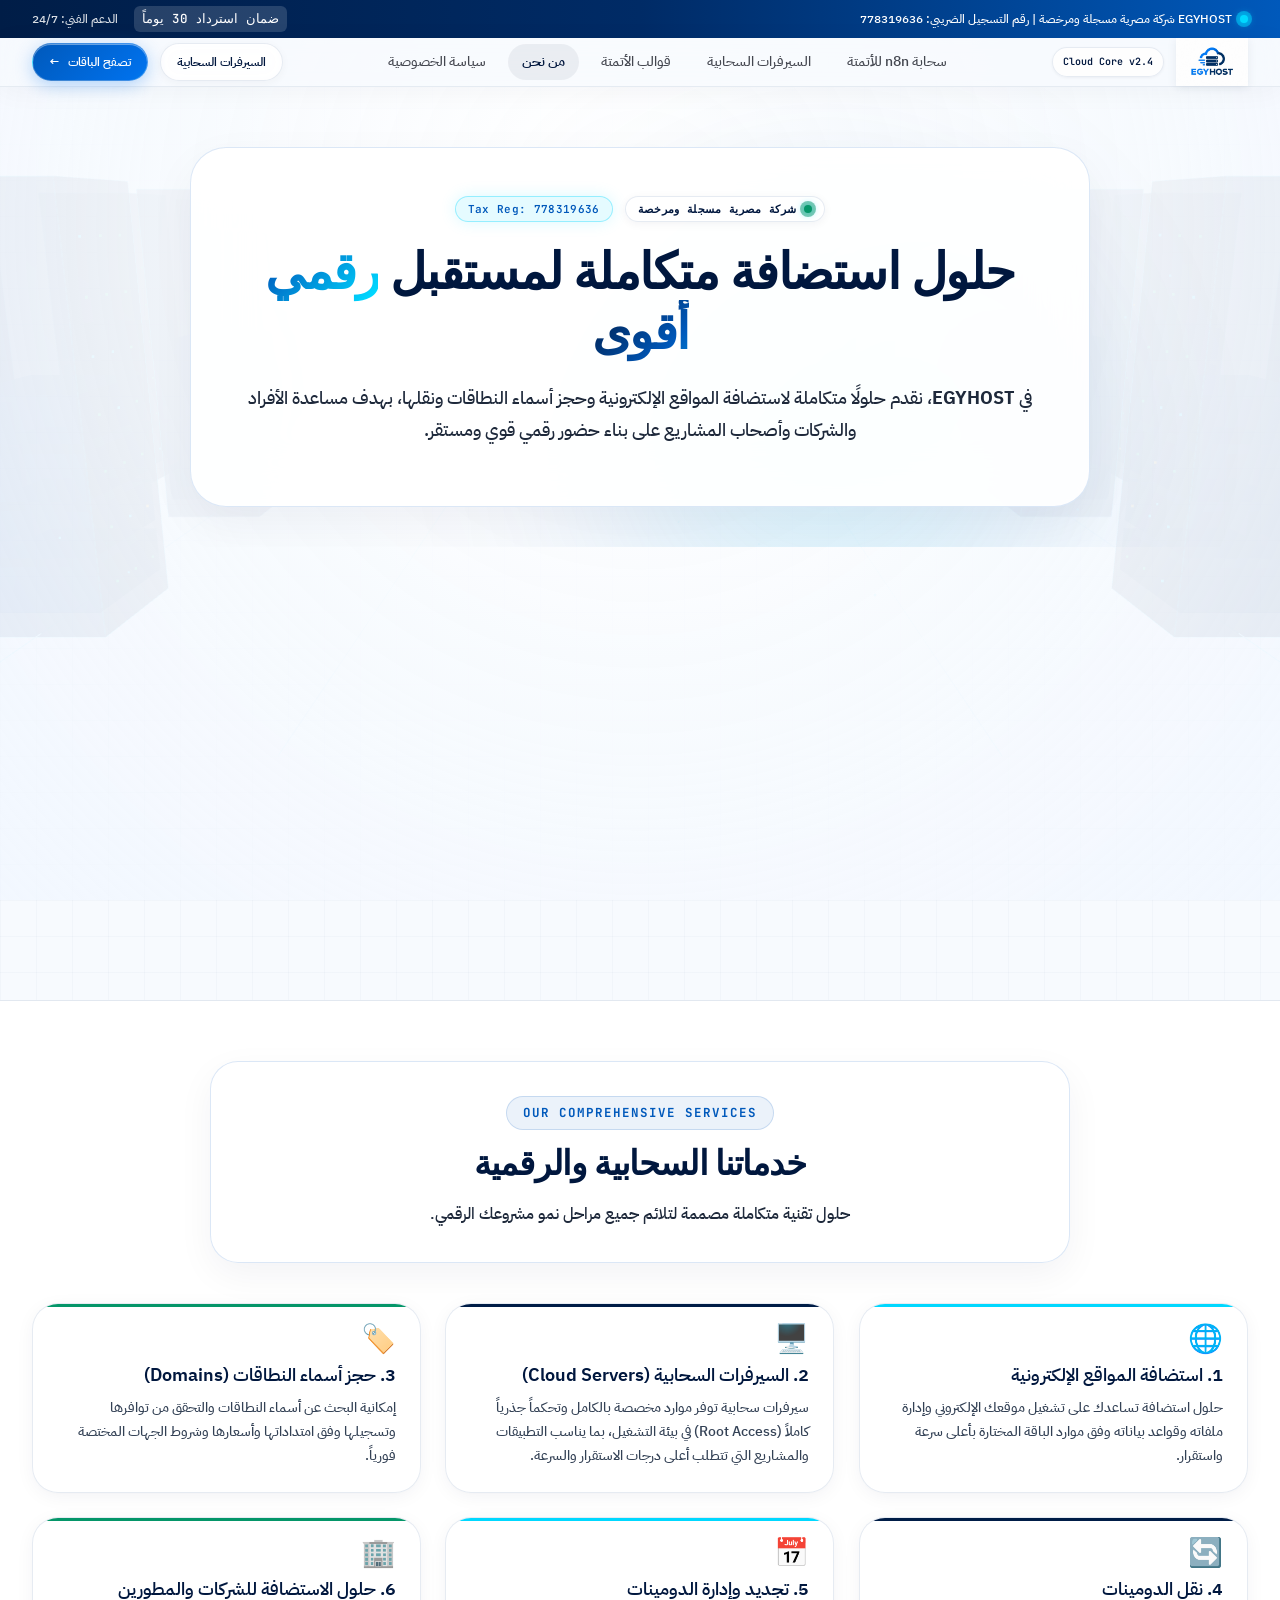
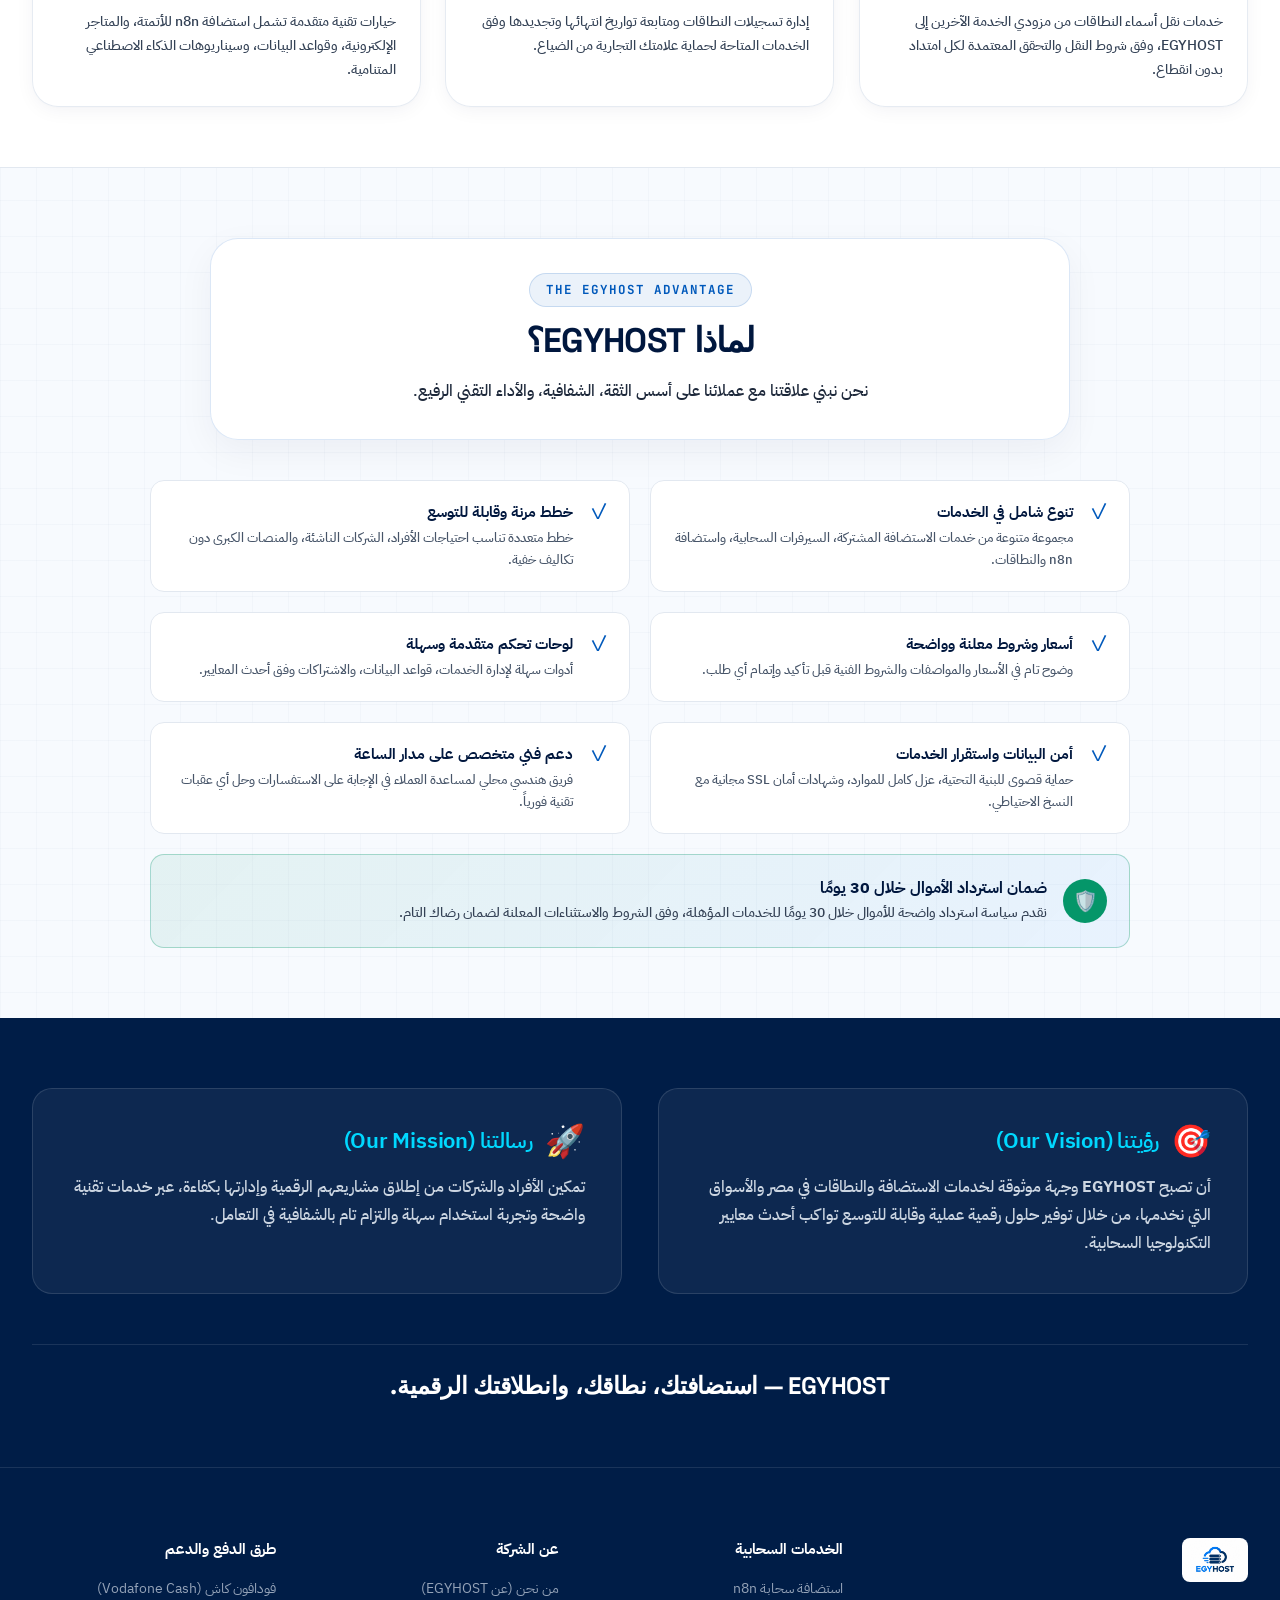
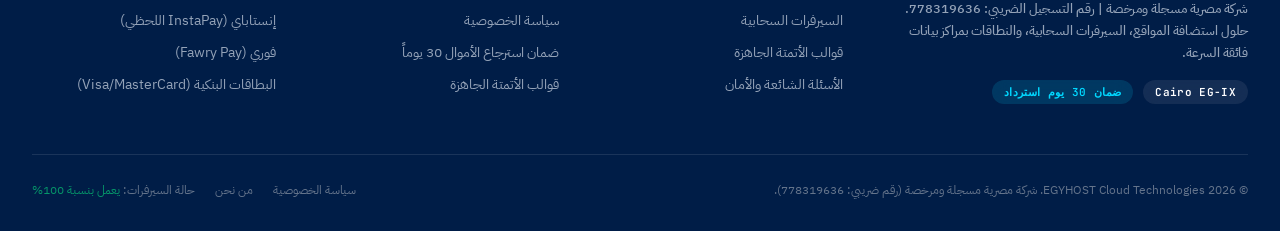
==== commit fb89e46f: "fix: Enhance text clarity, contrast, frosted glass containers, and 3D background corridor spacing" ====
--- a/about.html
+++ b/about.html
@@ -117,7 +117,7 @@
   <section class="hero-section" style="padding: 60px 0 40px;">
     <div class="ambient-glow-cyan" style="top: 5%; right: 10%;"></div>
     <div class="container">
-      <div style="max-width: 880px; margin: 0 auto; text-align: center;">
+      <div class="hero-content-centered">
         <div class="hero-badge-row" style="justify-content: center;">
           <span class="label-badge hero-badge">
             <span class="live-pulse-dot" style="background-color: var(--metric-success);"></span>
@@ -132,7 +132,7 @@
           حلول استضافة متكاملة لمستقبل <span class="text-gradient">رقمي أقوى</span>
         </h1>
 
-        <p class="body-lg" style="font-size: 18px; line-height: 32px; color: var(--on-surface-variant); margin-bottom: 30px;">
+        <p class="body-lg" style="font-size: 18px; line-height: 32px; color: #1e293b; font-weight: 500; margin-bottom: 12px;">
           في <strong>EGYHOST</strong>، نقدم حلولًا متكاملة لاستضافة المواقع الإلكترونية وحجز أسماء النطاقات ونقلها، بهدف مساعدة الأفراد والشركات وأصحاب المشاريع على بناء حضور رقمي قوي ومستقر.
         </p>
       </div>
--- a/css/style.css
+++ b/css/style.css
@@ -101,25 +101,25 @@
 .body-lg {
   font-family: var(--font-body);
   font-size: 16px;
-  font-weight: 400;
+  font-weight: 500;
   line-height: 28px;
-  color: var(--on-surface-variant);
+  color: #1e293b;
 }
 
 .body-md {
   font-family: var(--font-body);
   font-size: 14px;
-  font-weight: 400;
+  font-weight: 500;
   line-height: 24px;
-  color: var(--on-surface-variant);
+  color: #334155;
 }
 
 .body-sm {
   font-family: var(--font-body);
   font-size: 12.5px;
-  font-weight: 400;
+  font-weight: 500;
   line-height: 20px;
-  color: var(--outline);
+  color: #475569;
 }
 
 .code-inline {
@@ -172,8 +172,18 @@
   height: 100vh;
   z-index: -2;
   pointer-events: none;
-  opacity: 0.92;
+  opacity: 0.35;
   transition: opacity 0.6s ease;
+}
+
+/* Luminous Contrast Scrim for Maximum Text Clarity */
+body::before {
+  content: '';
+  position: fixed;
+  inset: 0;
+  z-index: -1;
+  pointer-events: none;
+  background: radial-gradient(ellipse at 50% 25%, rgba(255, 255, 255, 0.94) 0%, rgba(247, 250, 254, 0.88) 55%, rgba(240, 246, 255, 0.72) 100%);
 }
 
 .bg-grid-pattern {
@@ -462,7 +472,7 @@
 }
 
 .hero-content-centered {
-  max-width: 880px;
+  max-width: 900px;
   margin: 0 auto;
   text-align: center;
   display: flex;
@@ -470,6 +480,13 @@
   align-items: center;
   position: relative;
   z-index: 2;
+  background: rgba(255, 255, 255, 0.94);
+  backdrop-filter: blur(28px) saturate(190%);
+  -webkit-backdrop-filter: blur(28px) saturate(190%);
+  border: 1px solid rgba(0, 89, 187, 0.14);
+  border-radius: 36px;
+  padding: 48px 42px;
+  box-shadow: 0 16px 45px rgba(0, 23, 62, 0.05), inset 0 1px 0 rgba(255, 255, 255, 1);
 }
 
 .hero-content-centered .hero-badge-row {
@@ -481,11 +498,17 @@
   line-height: 1.25;
   letter-spacing: -0.025em;
   margin-bottom: 24px;
+  color: #00173e;
+  text-shadow: 0 1px 2px rgba(255, 255, 255, 0.8);
 }
 
 @media (max-width: 768px) {
+  .hero-content-centered {
+    padding: 30px 20px;
+    border-radius: 24px;
+  }
   .hero-content-centered .hero-title {
-    font-size: 34px;
+    font-size: 32px;
     line-height: 1.3;
   }
 }
@@ -496,13 +519,14 @@
   margin-right: auto;
   font-size: 17px;
   line-height: 30px;
-  color: var(--on-surface-variant);
+  color: #1e293b;
+  font-weight: 500;
   margin-bottom: 36px;
 }
 
 .hero-content-centered .hero-actions {
   justify-content: center;
-  margin-bottom: 36px;
+  margin-bottom: 8px;
 }
 
 
@@ -662,14 +686,15 @@
 }
 
 .kpi-label {
-  font-size: 13px;
-  color: var(--on-surface-variant);
+  font-size: 13.5px;
+  color: #334155;
+  font-weight: 600;
+}
+
+.kpi-subtext {
+  font-size: 11.5px;
+  color: #475569;
   font-weight: 500;
-}
-
-.kpi-subtext {
-  font-size: 11px;
-  color: var(--outline);
   margin-top: 6px;
   display: flex;
   align-items: center;
@@ -679,53 +704,96 @@
 
 .section-head {
   text-align: center;
-  max-width: 760px;
-  margin: 0 auto 48px;
+  max-width: 860px;
+  margin: 0 auto 40px;
+  background: rgba(255, 255, 255, 0.95);
+  backdrop-filter: blur(28px) saturate(190%);
+  -webkit-backdrop-filter: blur(28px) saturate(190%);
+  border: 1px solid rgba(0, 89, 187, 0.14);
+  border-radius: 28px;
+  padding: 34px 44px;
+  box-shadow: 0 12px 36px rgba(0, 23, 62, 0.05), inset 0 1px 0 rgba(255, 255, 255, 1);
+  position: relative;
+  z-index: 2;
+}
+
+@media (max-width: 768px) {
+  .section-head {
+    padding: 24px 20px;
+    border-radius: 20px;
+    margin-bottom: 30px;
+  }
 }
 
 .section-subtitle {
-  color: var(--secondary);
+  color: #0059bb;
   font-family: var(--font-mono);
-  font-size: 12px;
-  font-weight: 600;
-  letter-spacing: 0.05em;
+  font-size: 12.5px;
+  font-weight: 700;
+  letter-spacing: 0.08em;
   text-transform: uppercase;
-  margin-bottom: 8px;
-  display: block;
+  margin-bottom: 12px;
+  display: inline-flex;
+  align-items: center;
+  gap: 6px;
+  background: rgba(0, 89, 187, 0.08);
+  padding: 5px 16px;
+  border-radius: var(--rounded-full);
+  border: 1px solid rgba(0, 89, 187, 0.16);
 }
 
 .section-title {
+  font-family: var(--font-display);
+  font-size: 34px;
+  font-weight: 800;
+  color: #00173e;
+  line-height: 1.3;
   margin-bottom: 14px;
+  letter-spacing: -0.02em;
+  text-shadow: 0 1px 2px rgba(255, 255, 255, 0.8);
+}
+
+.section-head .body-lg,
+.section-head p {
+  color: #1e293b !important;
+  font-size: 16px;
+  font-weight: 500;
+  line-height: 28px;
 }
 
 /* Plans Section - Apple Style */
 .plans-section {
   padding: 90px 0;
   position: relative;
+  z-index: 1;
 }
 
 .plan-type-tabs {
   display: inline-flex;
   align-items: center;
   justify-content: center;
-  gap: 4px;
-  margin: 0 auto 32px;
-  background: rgba(0, 23, 62, 0.05);
-  border: 1px solid rgba(0, 23, 62, 0.08);
+  gap: 6px;
+  margin: 0 auto 28px;
+  background: rgba(255, 255, 255, 0.96);
+  border: 1px solid rgba(0, 89, 187, 0.22);
   border-radius: var(--rounded-full);
-  padding: 4px;
-  backdrop-filter: blur(10px);
+  padding: 5px;
+  backdrop-filter: blur(20px);
+  -webkit-backdrop-filter: blur(20px);
+  box-shadow: 0 6px 24px rgba(0, 23, 62, 0.08);
+  position: relative;
+  z-index: 2;
 }
 
 .plan-tab-btn {
   background: transparent;
   border: none;
-  padding: 9px 26px;
+  padding: 10px 26px;
   border-radius: var(--rounded-full);
   font-family: var(--font-body);
   font-size: 14px;
-  font-weight: 500;
-  color: var(--on-surface-variant);
+  font-weight: 600;
+  color: #334155;
   cursor: pointer;
   transition: all var(--transition-fast) var(--apple-spring);
   display: flex;
@@ -735,25 +803,35 @@
 }
 
 .plan-tab-btn:hover {
-  color: var(--primary);
+  color: var(--secondary);
+  background-color: rgba(0, 89, 187, 0.06);
 }
 
 .plan-tab-btn.active {
-  background-color: #ffffff;
-  color: var(--primary);
-  font-weight: 600;
-  box-shadow: 0 3px 10px rgba(0, 23, 62, 0.08), 0 1px 2px rgba(0, 0, 0, 0.04);
+  background: linear-gradient(135deg, #0059bb 0%, #0070ea 100%);
+  color: #ffffff !important;
+  font-weight: 700;
+  box-shadow: 0 4px 16px rgba(0, 112, 234, 0.35);
 }
 
 .billing-toggle-wrapper {
-  display: flex;
+  display: inline-flex;
   align-items: center;
   justify-content: center;
   gap: 14px;
-  margin-bottom: 50px;
+  margin: 0 auto 48px;
+  padding: 9px 26px;
+  background: rgba(255, 255, 255, 0.95);
+  backdrop-filter: blur(20px);
+  -webkit-backdrop-filter: blur(20px);
+  border: 1px solid rgba(0, 23, 62, 0.1);
+  border-radius: var(--rounded-full);
+  box-shadow: 0 4px 20px rgba(0, 23, 62, 0.06);
   font-size: 14px;
   font-weight: 600;
-  color: var(--primary);
+  color: #0f172a;
+  position: relative;
+  z-index: 2;
 }
 
 .discount-ribbon {
@@ -903,8 +981,9 @@
 }
 
 .plan-desc {
-  font-size: 13.5px;
-  color: var(--on-surface-variant);
+  font-size: 14px;
+  color: #334155;
+  font-weight: 500;
   line-height: 22px;
 }
 
@@ -921,19 +1000,20 @@
   font-family: var(--font-display);
   font-size: 44px;
   font-weight: 800;
-  color: var(--primary);
+  color: #00173e;
   letter-spacing: -0.03em;
 }
 
 .price-currency {
   font-size: 16px;
+  font-weight: 700;
+  color: var(--secondary);
+}
+
+.price-period {
+  font-size: 13.5px;
+  color: #475569;
   font-weight: 600;
-  color: var(--secondary);
-}
-
-.price-period {
-  font-size: 13px;
-  color: var(--outline);
 }
 
 .plan-specs-list {
@@ -947,9 +1027,10 @@
   align-items: center;
   gap: 12px;
   padding: 11px 0;
-  font-size: 13.5px;
-  color: var(--on-surface);
-  border-bottom: 1px dashed rgba(0, 23, 62, 0.06);
+  font-size: 14px;
+  font-weight: 500;
+  color: #0f172a;
+  border-bottom: 1px dashed rgba(0, 23, 62, 0.08);
 }
 
 .spec-icon {
@@ -1040,9 +1121,10 @@
 }
 
 .template-desc {
-  font-size: 13.5px;
-  color: var(--on-surface-variant);
-  line-height: 22px;
+  font-size: 14px;
+  color: #334155;
+  font-weight: 500;
+  line-height: 24px;
   margin-bottom: 18px;
   flex-grow: 1;
 }
@@ -1056,13 +1138,13 @@
 
 .template-tag {
   font-family: var(--font-mono);
-  font-size: 10.5px;
+  font-size: 11px;
   font-weight: 600;
-  background-color: rgba(0, 23, 62, 0.04);
-  color: var(--on-surface-variant);
-  padding: 3px 8px;
+  background-color: rgba(0, 89, 187, 0.08);
+  color: #004493;
+  padding: 3px 9px;
   border-radius: var(--rounded-full);
-  border: 1px solid rgba(0, 23, 62, 0.06);
+  border: 1px solid rgba(0, 89, 187, 0.16);
 }
 
 /* Apple Style FAQ Accordion */
@@ -1141,11 +1223,12 @@
 
 .faq-answer {
   padding: 0 26px 20px;
-  font-size: 14.5px;
+  font-size: 15px;
   line-height: 26px;
-  color: var(--on-surface-variant);
+  color: #1e293b;
+  font-weight: 500;
   display: none;
-  border-top: 1px solid rgba(0, 23, 62, 0.05);
+  border-top: 1px solid rgba(0, 23, 62, 0.08);
   padding-top: 16px;
 }
 
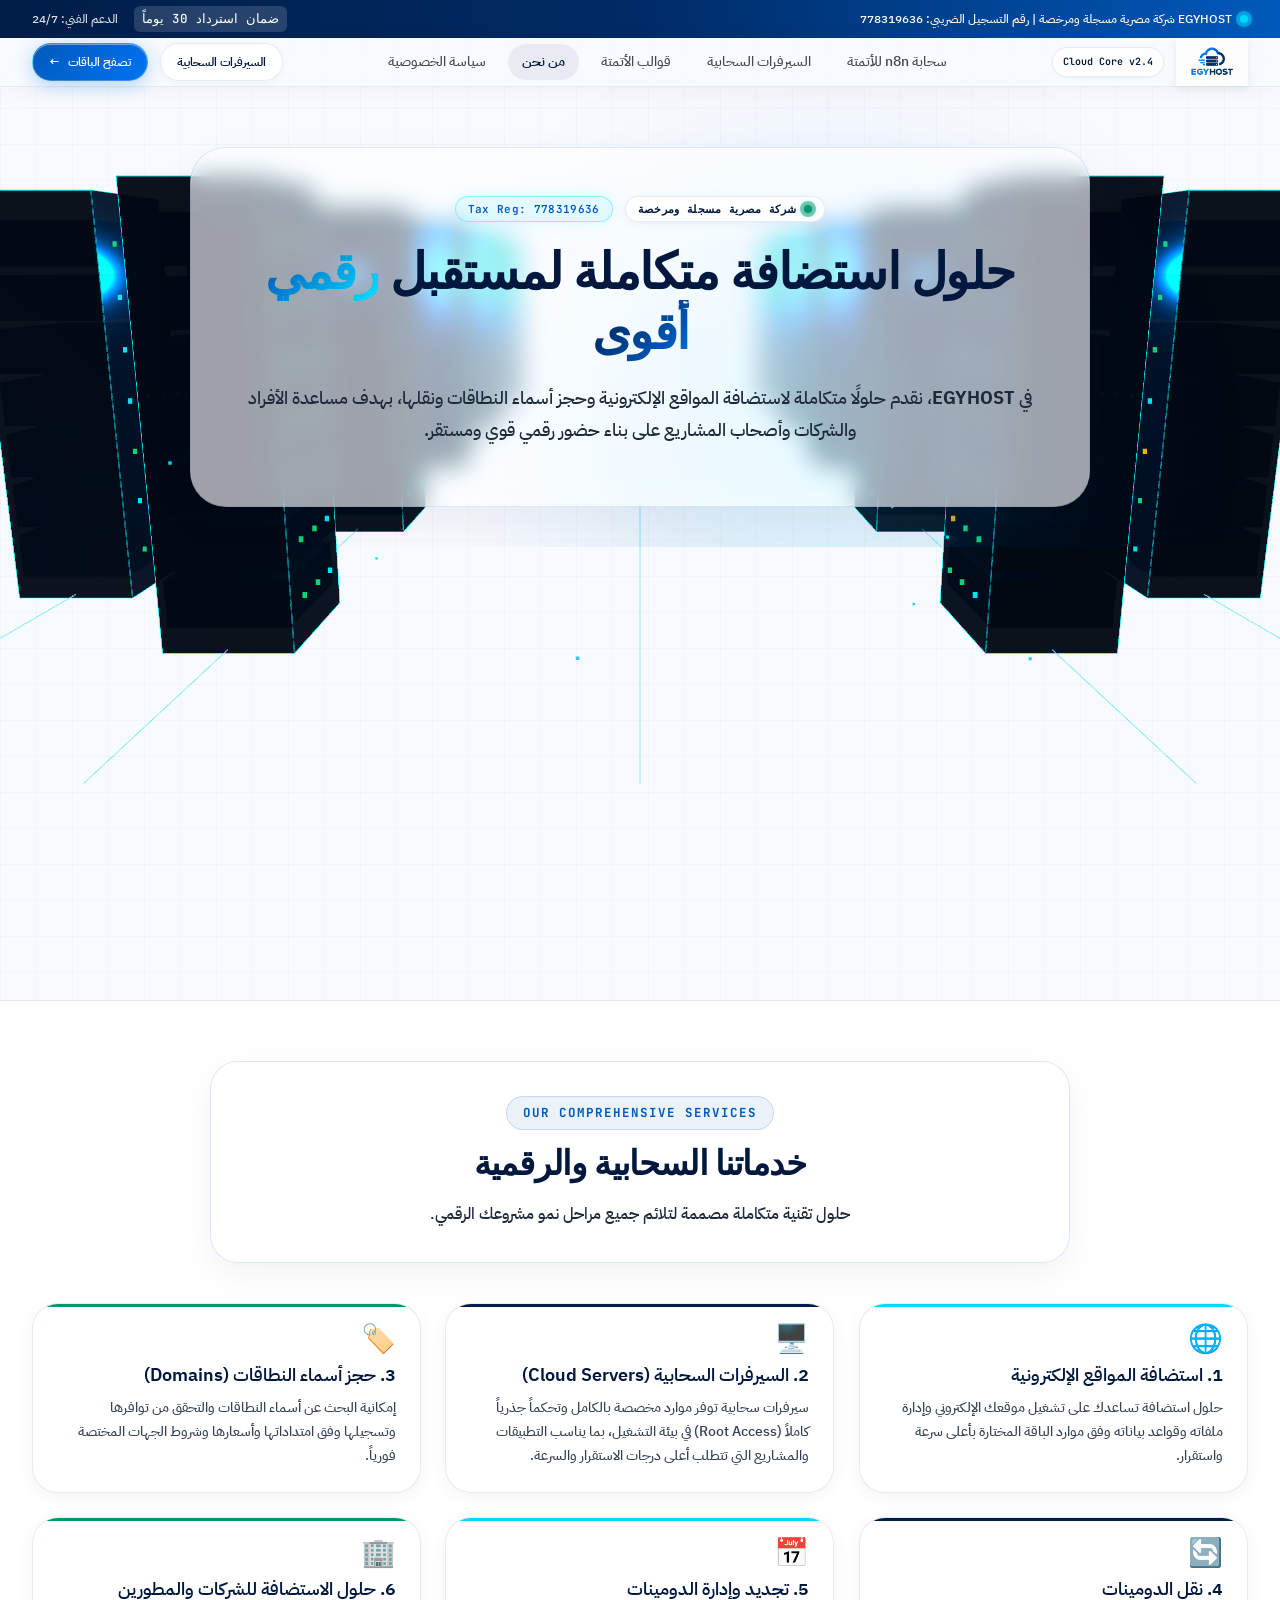
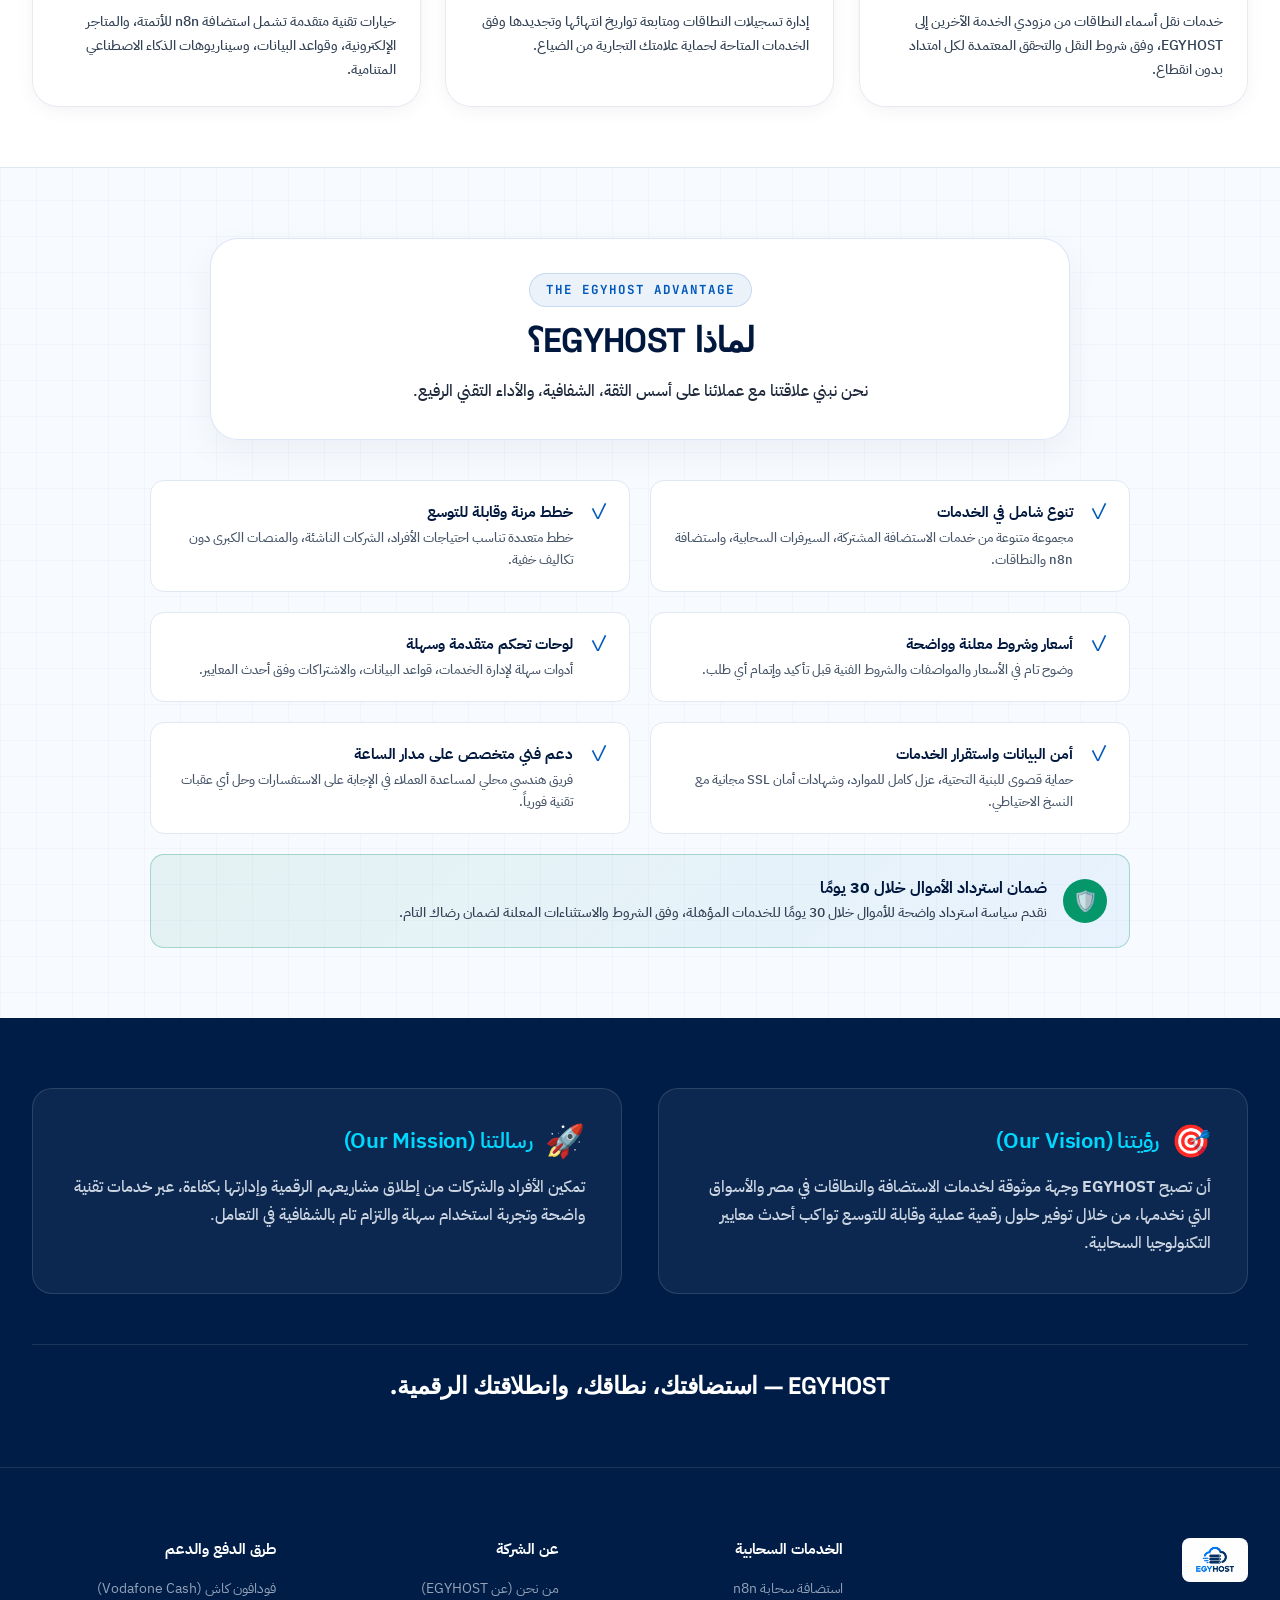
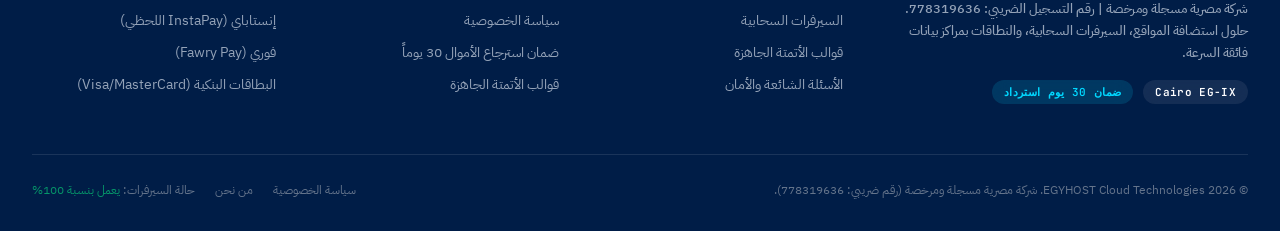
==== commit dc1968a1: "fix: Full mobile navigation drawer fix and vivid 3D server racks visibility" ====
--- a/about.html
+++ b/about.html
@@ -75,43 +75,43 @@
         </div>
       </div>
     </div>
-
-    <!-- Mobile Navigation Frosted Glass Drawer -->
-    <div id="mobileNavDrawer" class="mobile-nav-drawer" aria-hidden="true">
-      <div class="container mobile-drawer-inner">
-        <!-- Tax & Legal Registration Badge -->
-        <div class="mobile-tax-badge">
-          <span class="live-pulse-dot"></span>
-          <span>شركة مصرية مسجلة ومرخصة (رقم ضريبي 778319636)</span>
-        </div>
-
-        <!-- Mobile Navigation List -->
-        <ul class="mobile-nav-list">
-          <li><a href="index.html#n8n-plans" class="mobile-nav-item"><span class="m-icon">⚡</span><span>سحابة n8n للأتمتة</span><span class="m-arrow">←</span></a></li>
-          <li><a href="index.html#cloud-plans" class="mobile-nav-item"><span class="m-icon">☁️</span><span>السيرفرات السحابية</span><span class="m-arrow">←</span></a></li>
-          <li><a href="index.html#templates" class="mobile-nav-item"><span class="m-icon">🧩</span><span>قوالب الأتمتة الجاهزة</span><span class="m-arrow">←</span></a></li>
-          <li><a href="about.html" class="mobile-nav-item"><span class="m-icon">🏛️</span><span>من نحن (About EGYHOST)</span><span class="m-arrow">←</span></a></li>
-          <li><a href="privacy.html" class="mobile-nav-item"><span class="m-icon">🔒</span><span>سياسة الخصوصية</span><span class="m-arrow">←</span></a></li>
-        </ul>
-
-        <!-- Mobile Drawer Action Buttons -->
-        <div class="mobile-drawer-actions">
-          <a href="index.html#n8n-plans" class="btn btn-accent btn-lg mobile-cta-btn">
-            <span>تصفح كافة الباقات</span>
-            <span>←</span>
-          </a>
-          <a href="https://wa.me/201000000000" target="_blank" rel="noopener" class="btn btn-secondary mobile-support-btn">
-            <span>💬 الدعم الفني المباشر (24/7)</span>
-          </a>
-        </div>
-
-        <!-- Mobile Drawer Meta -->
-        <div class="mobile-drawer-meta">
-          <span>ضمان استرداد 30 يوماً • بنية مصرية متقدمة EG-IX</span>
-        </div>
-      </div>
-    </div>
   </header>
+
+  <!-- Mobile Navigation Frosted Glass Dropdown Drawer -->
+  <div id="mobileNavDrawer" class="mobile-nav-drawer" aria-hidden="true">
+    <div class="container mobile-drawer-inner">
+      <!-- Tax & Legal Registration Badge -->
+      <div class="mobile-tax-badge">
+        <span class="live-pulse-dot"></span>
+        <span>شركة مصرية مسجلة ومرخصة (رقم ضريبي 778319636)</span>
+      </div>
+
+      <!-- Mobile Navigation List -->
+      <ul class="mobile-nav-list">
+        <li><a href="index.html#n8n-plans" class="mobile-nav-item"><span class="m-icon">⚡</span><span>سحابة n8n للأتمتة</span><span class="m-arrow">←</span></a></li>
+        <li><a href="index.html#cloud-plans" class="mobile-nav-item"><span class="m-icon">☁️</span><span>السيرفرات السحابية</span><span class="m-arrow">←</span></a></li>
+        <li><a href="index.html#templates" class="mobile-nav-item"><span class="m-icon">🧩</span><span>قوالب الأتمتة الجاهزة</span><span class="m-arrow">←</span></a></li>
+        <li><a href="about.html" class="mobile-nav-item"><span class="m-icon">🏛️</span><span>من نحن (About EGYHOST)</span><span class="m-arrow">←</span></a></li>
+        <li><a href="privacy.html" class="mobile-nav-item"><span class="m-icon">🔒</span><span>سياسة الخصوصية</span><span class="m-arrow">←</span></a></li>
+      </ul>
+
+      <!-- Mobile Drawer Action Buttons -->
+      <div class="mobile-drawer-actions">
+        <a href="index.html#n8n-plans" class="btn btn-accent btn-lg mobile-cta-btn">
+          <span>تصفح كافة الباقات</span>
+          <span>←</span>
+        </a>
+        <a href="https://wa.me/201000000000" target="_blank" rel="noopener" class="btn btn-secondary mobile-support-btn">
+          <span>💬 الدعم الفني المباشر (24/7)</span>
+        </a>
+      </div>
+
+      <!-- Mobile Drawer Meta -->
+      <div class="mobile-drawer-meta">
+        <span>ضمان استرداد 30 يوماً • بنية مصرية متقدمة EG-IX</span>
+      </div>
+    </div>
+  </div>
 
   <!-- Hero Section About -->
   <section class="hero-section" style="padding: 60px 0 40px;">
--- a/css/style.css
+++ b/css/style.css
@@ -170,20 +170,10 @@
   left: 0;
   width: 100vw;
   height: 100vh;
-  z-index: -2;
+  z-index: 0;
   pointer-events: none;
-  opacity: 0.35;
+  opacity: 1;
   transition: opacity 0.6s ease;
-}
-
-/* Luminous Contrast Scrim for Maximum Text Clarity */
-body::before {
-  content: '';
-  position: fixed;
-  inset: 0;
-  z-index: -1;
-  pointer-events: none;
-  background: radial-gradient(ellipse at 50% 25%, rgba(255, 255, 255, 0.94) 0%, rgba(247, 250, 254, 0.88) 55%, rgba(240, 246, 255, 0.72) 100%);
 }
 
 .bg-grid-pattern {
@@ -215,7 +205,7 @@
 .site-header {
   position: sticky;
   top: 0;
-  z-index: 1000;
+  z-index: 99999;
   background-color: var(--apple-glass-nav);
   backdrop-filter: var(--apple-blur);
   -webkit-backdrop-filter: var(--apple-blur);
@@ -480,13 +470,13 @@
   align-items: center;
   position: relative;
   z-index: 2;
-  background: rgba(255, 255, 255, 0.94);
-  backdrop-filter: blur(28px) saturate(190%);
-  -webkit-backdrop-filter: blur(28px) saturate(190%);
-  border: 1px solid rgba(0, 89, 187, 0.14);
+  background: rgba(255, 255, 255, 0.62);
+  backdrop-filter: blur(12px) saturate(180%);
+  -webkit-backdrop-filter: blur(12px) saturate(180%);
+  border: 1px solid rgba(0, 89, 187, 0.12);
   border-radius: 36px;
   padding: 48px 42px;
-  box-shadow: 0 16px 45px rgba(0, 23, 62, 0.05), inset 0 1px 0 rgba(255, 255, 255, 1);
+  box-shadow: 0 16px 45px rgba(0, 23, 62, 0.05), inset 0 1px 0 rgba(255, 255, 255, 0.9);
 }
 
 .hero-content-centered .hero-badge-row {
@@ -504,8 +494,11 @@
 
 @media (max-width: 768px) {
   .hero-content-centered {
-    padding: 30px 20px;
+    padding: 28px 18px;
     border-radius: 24px;
+    background: rgba(255, 255, 255, 0.68);
+    backdrop-filter: blur(10px) saturate(160%);
+    -webkit-backdrop-filter: blur(10px) saturate(160%);
   }
   .hero-content-centered .hero-title {
     font-size: 32px;
@@ -1560,7 +1553,7 @@
   padding: 0;
   transition: all var(--transition-fast) var(--apple-spring);
   box-shadow: 0 2px 8px rgba(0, 23, 62, 0.04);
-  z-index: 1002;
+  z-index: 100000;
   -webkit-tap-highlight-color: transparent;
 }
 
@@ -1594,32 +1587,43 @@
   background-color: var(--secondary);
 }
 
-/* Apple Liquid Glass Mobile Drawer */
+/* Apple Liquid Glass Mobile Dropdown Drawer */
 .mobile-nav-drawer {
   display: none;
   position: fixed;
-  top: 72px;
+  top: 0;
   left: 0;
   right: 0;
   bottom: 0;
-  background: rgba(255, 255, 255, 0.95);
+  width: 100vw;
+  height: 100vh;
+  background: rgba(255, 255, 255, 0.97);
   backdrop-filter: blur(28px) saturate(190%);
   -webkit-backdrop-filter: blur(28px) saturate(190%);
   border-top: 1px solid var(--apple-glass-border);
-  z-index: 999;
+  z-index: 99998;
   overflow-y: auto;
   overscroll-behavior: contain;
-  padding: 18px 0 36px;
+  -webkit-overflow-scrolling: touch;
+  padding: 100px 16px 40px;
   opacity: 0;
+  visibility: hidden;
+  pointer-events: none;
   transform: translateY(-10px);
-  pointer-events: none;
-  transition: opacity 0.35s var(--apple-spring), transform 0.35s var(--apple-spring);
+  transition: opacity 0.28s var(--apple-spring), transform 0.28s var(--apple-spring), visibility 0.28s;
 }
 
 .mobile-nav-drawer.open {
-  opacity: 1;
-  transform: translateY(0);
-  pointer-events: auto;
+  display: block !important;
+  opacity: 1 !important;
+  visibility: visible !important;
+  pointer-events: auto !important;
+  transform: translateY(0) !important;
+}
+
+body.mobile-nav-locked {
+  overflow: hidden !important;
+  touch-action: none;
 }
 
 .mobile-drawer-inner {
@@ -1772,10 +1776,6 @@
     display: flex !important;
   }
 
-  .mobile-nav-drawer {
-    display: block !important;
-  }
-
   .about-overview-grid {
     grid-template-columns: 1fr;
     gap: 28px;
@@ -1824,10 +1824,6 @@
     display: none !important;
   }
 
-  .mobile-nav-drawer {
-    top: 64px;
-  }
-
   /* Hero Section */
   .hero-section {
     padding: 40px 0 60px;
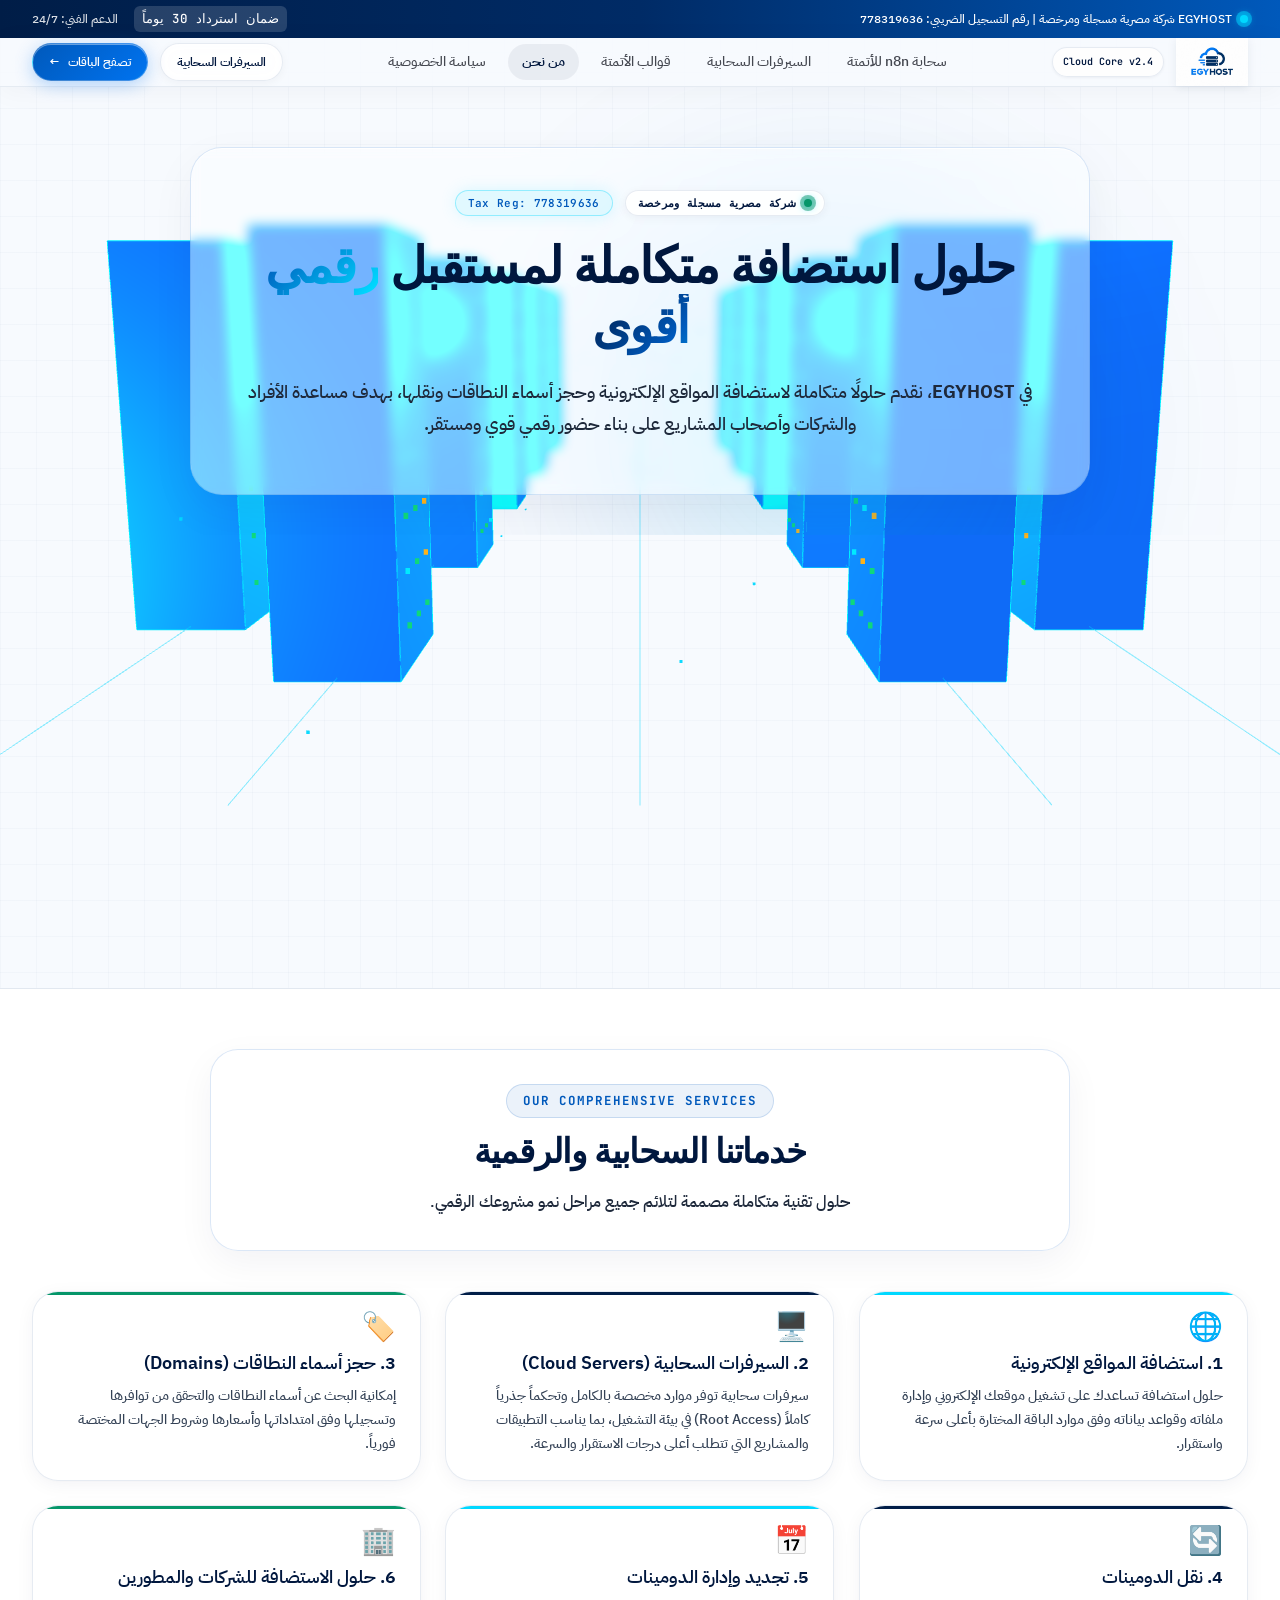
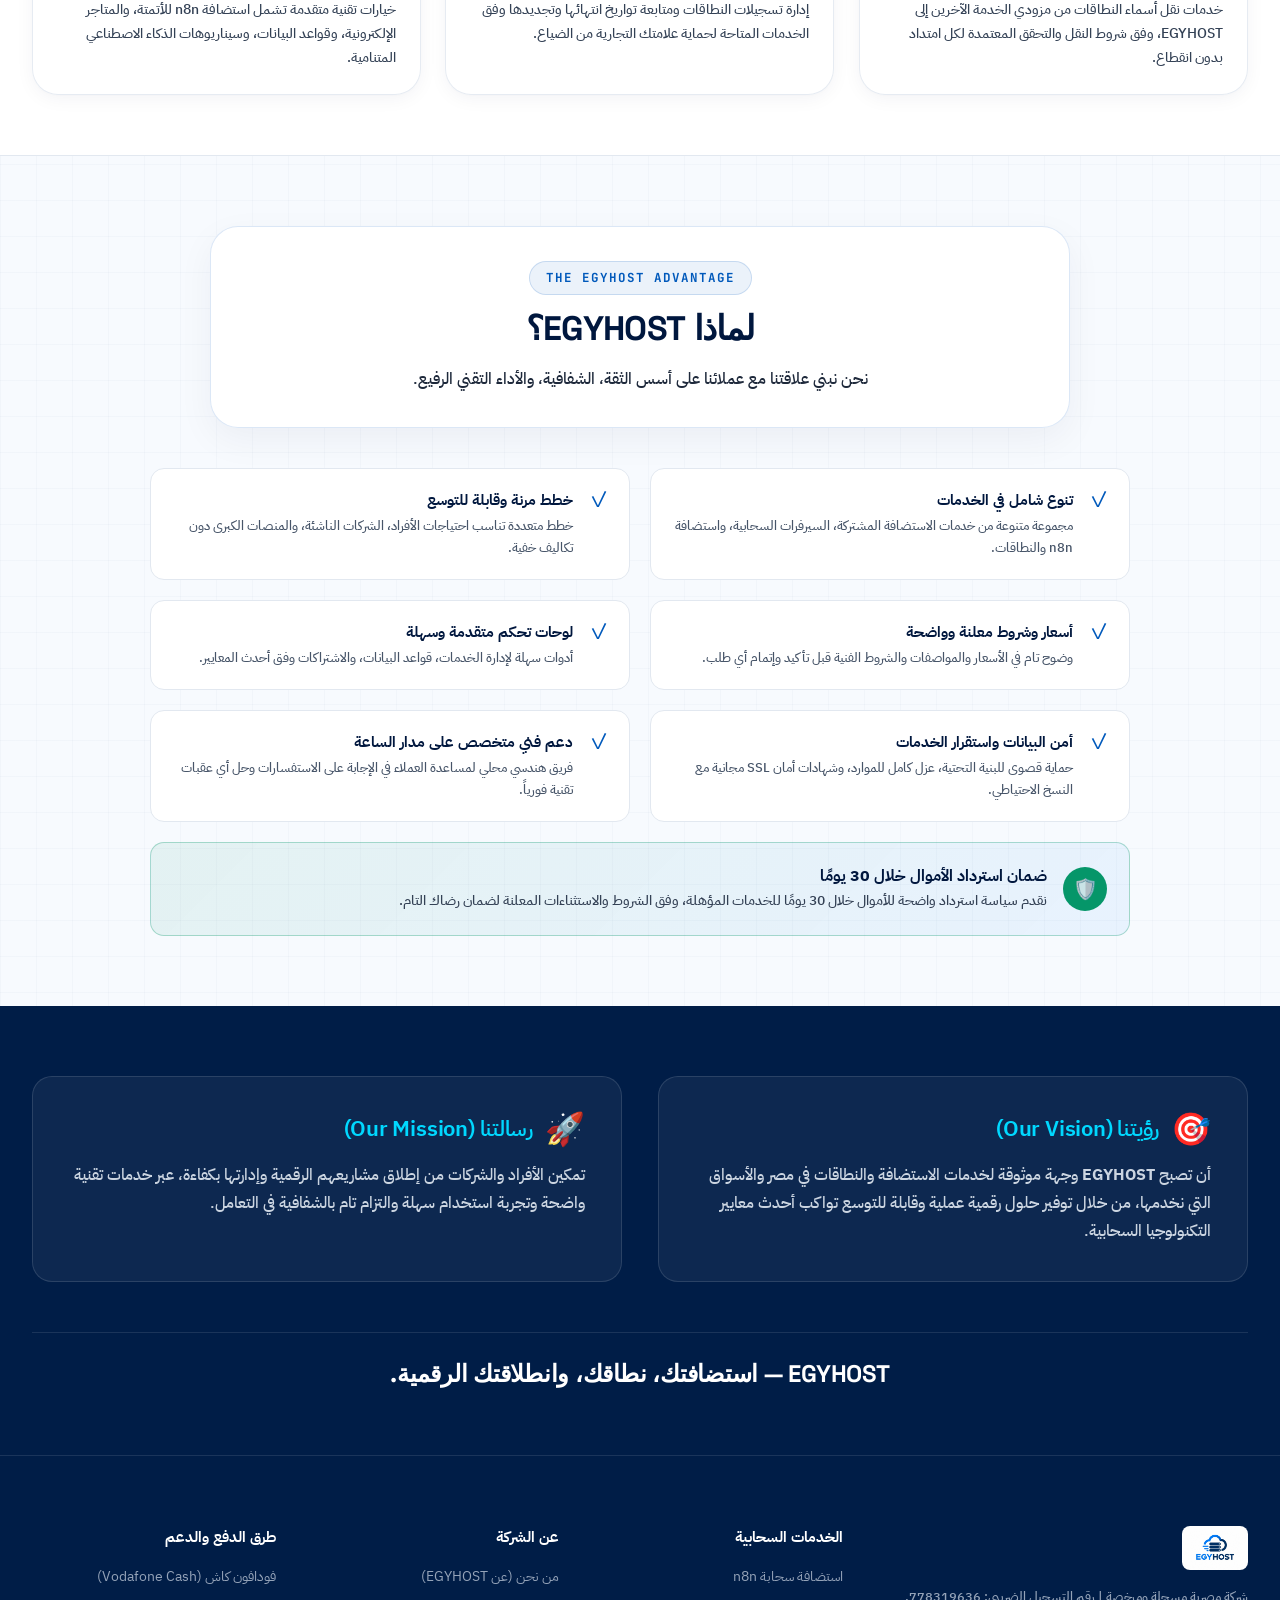
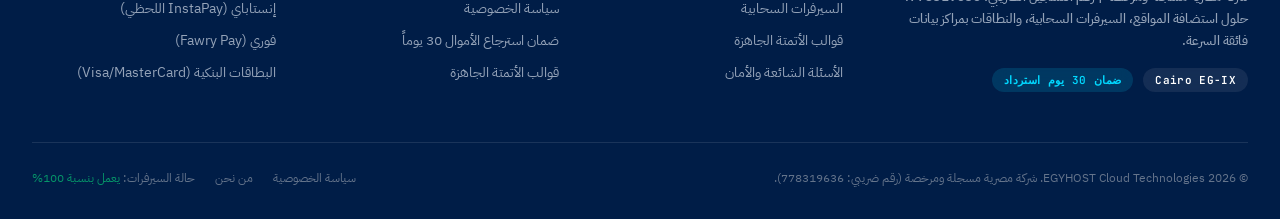
==== commit 47ece5ff: "feat: Enhance mobile section drawer with descriptions, rich iconography, and vivid 3D server racks" ====
--- a/about.html
+++ b/about.html
@@ -83,32 +83,99 @@
       <!-- Tax & Legal Registration Badge -->
       <div class="mobile-tax-badge">
         <span class="live-pulse-dot"></span>
-        <span>شركة مصرية مسجلة ومرخصة (رقم ضريبي 778319636)</span>
-      </div>
-
-      <!-- Mobile Navigation List -->
+        <span>شركة مصرية مسجلة ومرخصة (رقم ضريبي 778319636) • بنية EG-IX</span>
+      </div>
+
+      <!-- Mobile Navigation Sections List -->
       <ul class="mobile-nav-list">
-        <li><a href="index.html#n8n-plans" class="mobile-nav-item"><span class="m-icon">⚡</span><span>سحابة n8n للأتمتة</span><span class="m-arrow">←</span></a></li>
-        <li><a href="index.html#cloud-plans" class="mobile-nav-item"><span class="m-icon">☁️</span><span>السيرفرات السحابية</span><span class="m-arrow">←</span></a></li>
-        <li><a href="index.html#templates" class="mobile-nav-item"><span class="m-icon">🧩</span><span>قوالب الأتمتة الجاهزة</span><span class="m-arrow">←</span></a></li>
-        <li><a href="about.html" class="mobile-nav-item"><span class="m-icon">🏛️</span><span>من نحن (About EGYHOST)</span><span class="m-arrow">←</span></a></li>
-        <li><a href="privacy.html" class="mobile-nav-item"><span class="m-icon">🔒</span><span>سياسة الخصوصية</span><span class="m-arrow">←</span></a></li>
+        <li>
+          <a href="index.html#n8n-plans" class="mobile-nav-item">
+            <div class="m-item-content">
+              <span class="m-icon">⚡</span>
+              <div class="m-item-text">
+                <span class="m-item-title">سحابة n8n للأتمتة</span>
+                <span class="m-item-desc">تشغيلات غير محدودة وعقد ذكاء اصطناعي مجهزة</span>
+              </div>
+            </div>
+            <span class="m-arrow">←</span>
+          </a>
+        </li>
+        <li>
+          <a href="index.html#cloud-plans" class="mobile-nav-item">
+            <div class="m-item-content">
+              <span class="m-icon">☁️</span>
+              <div class="m-item-text">
+                <span class="m-item-title">السيرفرات السحابية (Cloud)</span>
+                <span class="m-item-desc">معالجات AMD EPYC وأقراص NVMe فائقة السرعة</span>
+              </div>
+            </div>
+            <span class="m-arrow">←</span>
+          </a>
+        </li>
+        <li>
+          <a href="index.html#templates" class="mobile-nav-item">
+            <div class="m-item-content">
+              <span class="m-icon">🧩</span>
+              <div class="m-item-text">
+                <span class="m-item-title">قوالب الأتمتة الجاهزة</span>
+                <span class="m-item-desc">قوالب واتساب، تيليجرام وتكاملات ذكاء اصطناعي</span>
+              </div>
+            </div>
+            <span class="m-arrow">←</span>
+          </a>
+        </li>
+        <li>
+          <a href="index.html#faq" class="mobile-nav-item">
+            <div class="m-item-content">
+              <span class="m-icon">❓</span>
+              <div class="m-item-text">
+                <span class="m-item-title">الأسئلة الشائعة والضمان</span>
+                <span class="m-item-desc">طرق الدفع المحلية وضمان استرداد 30 يوماً</span>
+              </div>
+            </div>
+            <span class="m-arrow">←</span>
+          </a>
+        </li>
+        <li>
+          <a href="about.html" class="mobile-nav-item">
+            <div class="m-item-content">
+              <span class="m-icon">🏛️</span>
+              <div class="m-item-text">
+                <span class="m-item-title">من نحن (About EGYHOST)</span>
+                <span class="m-item-desc">تعرف على بنيتنا التحتية وترخيصنا الرسمي</span>
+              </div>
+            </div>
+            <span class="m-arrow">←</span>
+          </a>
+        </li>
+        <li>
+          <a href="privacy.html" class="mobile-nav-item">
+            <div class="m-item-content">
+              <span class="m-icon">🔒</span>
+              <div class="m-item-text">
+                <span class="m-item-title">سياسة الخصوصية والشروط</span>
+                <span class="m-item-desc">حماية وسرية بيانات ومعلومات العملاء 100%</span>
+              </div>
+            </div>
+            <span class="m-arrow">←</span>
+          </a>
+        </li>
       </ul>
 
       <!-- Mobile Drawer Action Buttons -->
       <div class="mobile-drawer-actions">
         <a href="index.html#n8n-plans" class="btn btn-accent btn-lg mobile-cta-btn">
-          <span>تصفح كافة الباقات</span>
+          <span>🚀 تصفح الباقات وأطلق سيرفرك</span>
           <span>←</span>
         </a>
         <a href="https://wa.me/201000000000" target="_blank" rel="noopener" class="btn btn-secondary mobile-support-btn">
-          <span>💬 الدعم الفني المباشر (24/7)</span>
+          <span>💬 محادثة مباشرة عبر واتساب (24/7)</span>
         </a>
       </div>
 
       <!-- Mobile Drawer Meta -->
       <div class="mobile-drawer-meta">
-        <span>ضمان استرداد 30 يوماً • بنية مصرية متقدمة EG-IX</span>
+        <span>ضمان استرداد 30 يوماً • بنية مصرية متقدمة EG-IX • فودافون كاش وإنستاباي</span>
       </div>
     </div>
   </div>
--- a/css/style.css
+++ b/css/style.css
@@ -470,12 +470,12 @@
   align-items: center;
   position: relative;
   z-index: 2;
-  background: rgba(255, 255, 255, 0.62);
-  backdrop-filter: blur(12px) saturate(180%);
-  -webkit-backdrop-filter: blur(12px) saturate(180%);
-  border: 1px solid rgba(0, 89, 187, 0.12);
-  border-radius: 36px;
-  padding: 48px 42px;
+  background: rgba(255, 255, 255, 0.45);
+  backdrop-filter: blur(6px) saturate(160%);
+  -webkit-backdrop-filter: blur(6px) saturate(160%);
+  border: 1px solid rgba(0, 89, 187, 0.14);
+  border-radius: 32px;
+  padding: 42px 32px;
   box-shadow: 0 16px 45px rgba(0, 23, 62, 0.05), inset 0 1px 0 rgba(255, 255, 255, 0.9);
 }
 
@@ -489,16 +489,17 @@
   letter-spacing: -0.025em;
   margin-bottom: 24px;
   color: #00173e;
-  text-shadow: 0 1px 2px rgba(255, 255, 255, 0.8);
+  text-shadow: 0 1px 3px rgba(255, 255, 255, 0.9), 0 0 16px rgba(255, 255, 255, 0.7);
 }
 
 @media (max-width: 768px) {
   .hero-content-centered {
-    padding: 28px 18px;
-    border-radius: 24px;
-    background: rgba(255, 255, 255, 0.68);
-    backdrop-filter: blur(10px) saturate(160%);
-    -webkit-backdrop-filter: blur(10px) saturate(160%);
+    padding: 24px 16px;
+    border-radius: 20px;
+    background: rgba(255, 255, 255, 0.42);
+    backdrop-filter: blur(4px) saturate(150%);
+    -webkit-backdrop-filter: blur(4px) saturate(150%);
+    margin: 0 6px;
   }
   .hero-content-centered .hero-title {
     font-size: 32px;
@@ -1589,7 +1590,6 @@
 
 /* Apple Liquid Glass Mobile Dropdown Drawer */
 .mobile-nav-drawer {
-  display: none;
   position: fixed;
   top: 0;
   left: 0;
@@ -1597,24 +1597,24 @@
   bottom: 0;
   width: 100vw;
   height: 100vh;
-  background: rgba(255, 255, 255, 0.97);
-  backdrop-filter: blur(28px) saturate(190%);
-  -webkit-backdrop-filter: blur(28px) saturate(190%);
+  height: 100dvh;
+  background: rgba(255, 255, 255, 0.98);
+  backdrop-filter: blur(30px) saturate(190%);
+  -webkit-backdrop-filter: blur(30px) saturate(190%);
   border-top: 1px solid var(--apple-glass-border);
   z-index: 99998;
   overflow-y: auto;
   overscroll-behavior: contain;
   -webkit-overflow-scrolling: touch;
-  padding: 100px 16px 40px;
+  padding: 105px 16px 50px;
   opacity: 0;
   visibility: hidden;
   pointer-events: none;
-  transform: translateY(-10px);
+  transform: translateY(-12px);
   transition: opacity 0.28s var(--apple-spring), transform 0.28s var(--apple-spring), visibility 0.28s;
 }
 
 .mobile-nav-drawer.open {
-  display: block !important;
   opacity: 1 !important;
   visibility: visible !important;
   pointer-events: auto !important;
@@ -1659,16 +1659,40 @@
   display: flex;
   align-items: center;
   justify-content: space-between;
-  padding: 13px 16px;
-  background: rgba(255, 255, 255, 0.75);
-  border: 1px solid rgba(0, 23, 62, 0.06);
-  border-radius: 14px;
-  font-size: 15px;
-  font-weight: 600;
-  color: var(--primary);
+  padding: 12px 16px;
+  background: rgba(255, 255, 255, 0.85);
+  border: 1px solid rgba(0, 23, 62, 0.08);
+  border-radius: 16px;
   text-decoration: none;
   transition: all var(--transition-fast) var(--apple-spring);
   -webkit-tap-highlight-color: transparent;
+}
+
+.m-item-content {
+  display: flex;
+  align-items: center;
+  gap: 12px;
+}
+
+.m-item-text {
+  display: flex;
+  flex-direction: column;
+  gap: 2px;
+  text-align: right;
+}
+
+.m-item-title {
+  font-size: 14.5px;
+  font-weight: 700;
+  color: var(--primary);
+  line-height: 1.3;
+}
+
+.m-item-desc {
+  font-size: 11.5px;
+  font-weight: 500;
+  color: #64748b;
+  line-height: 1.3;
 }
 
 .mobile-nav-item:active,
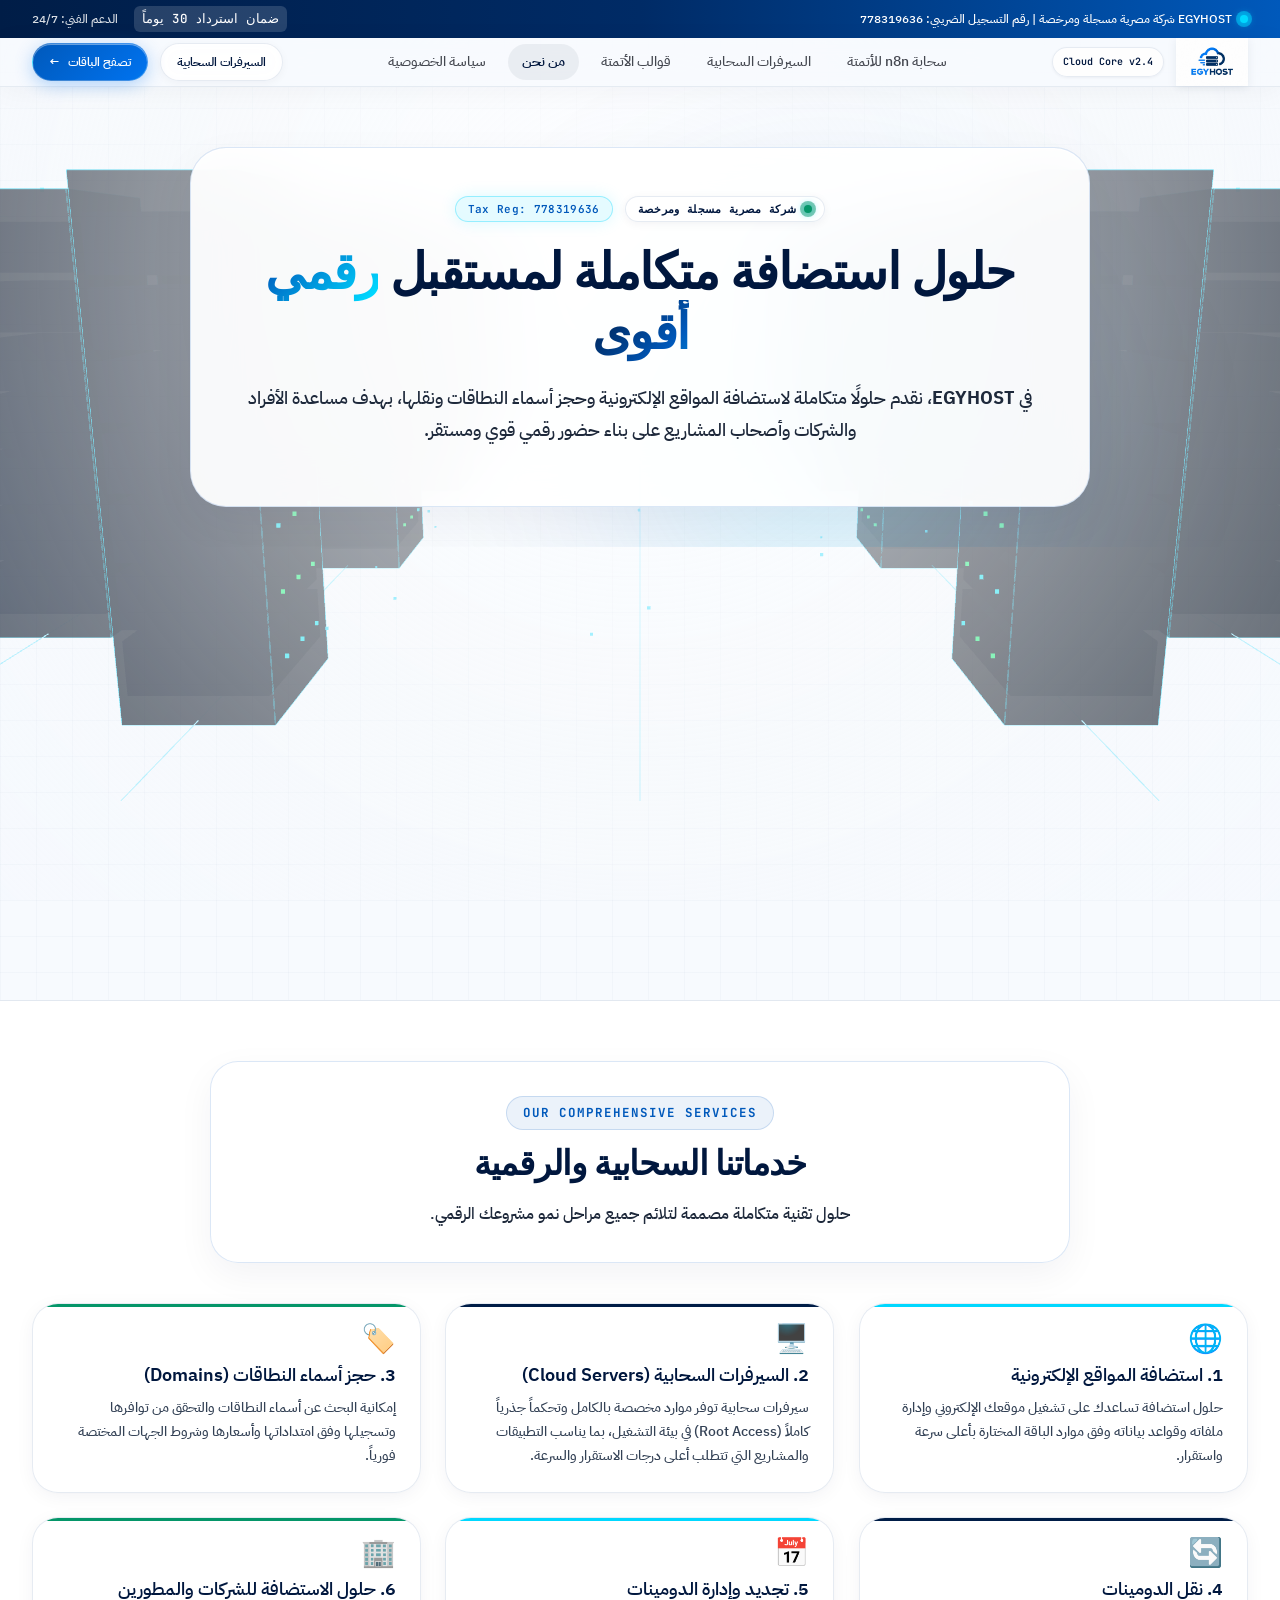
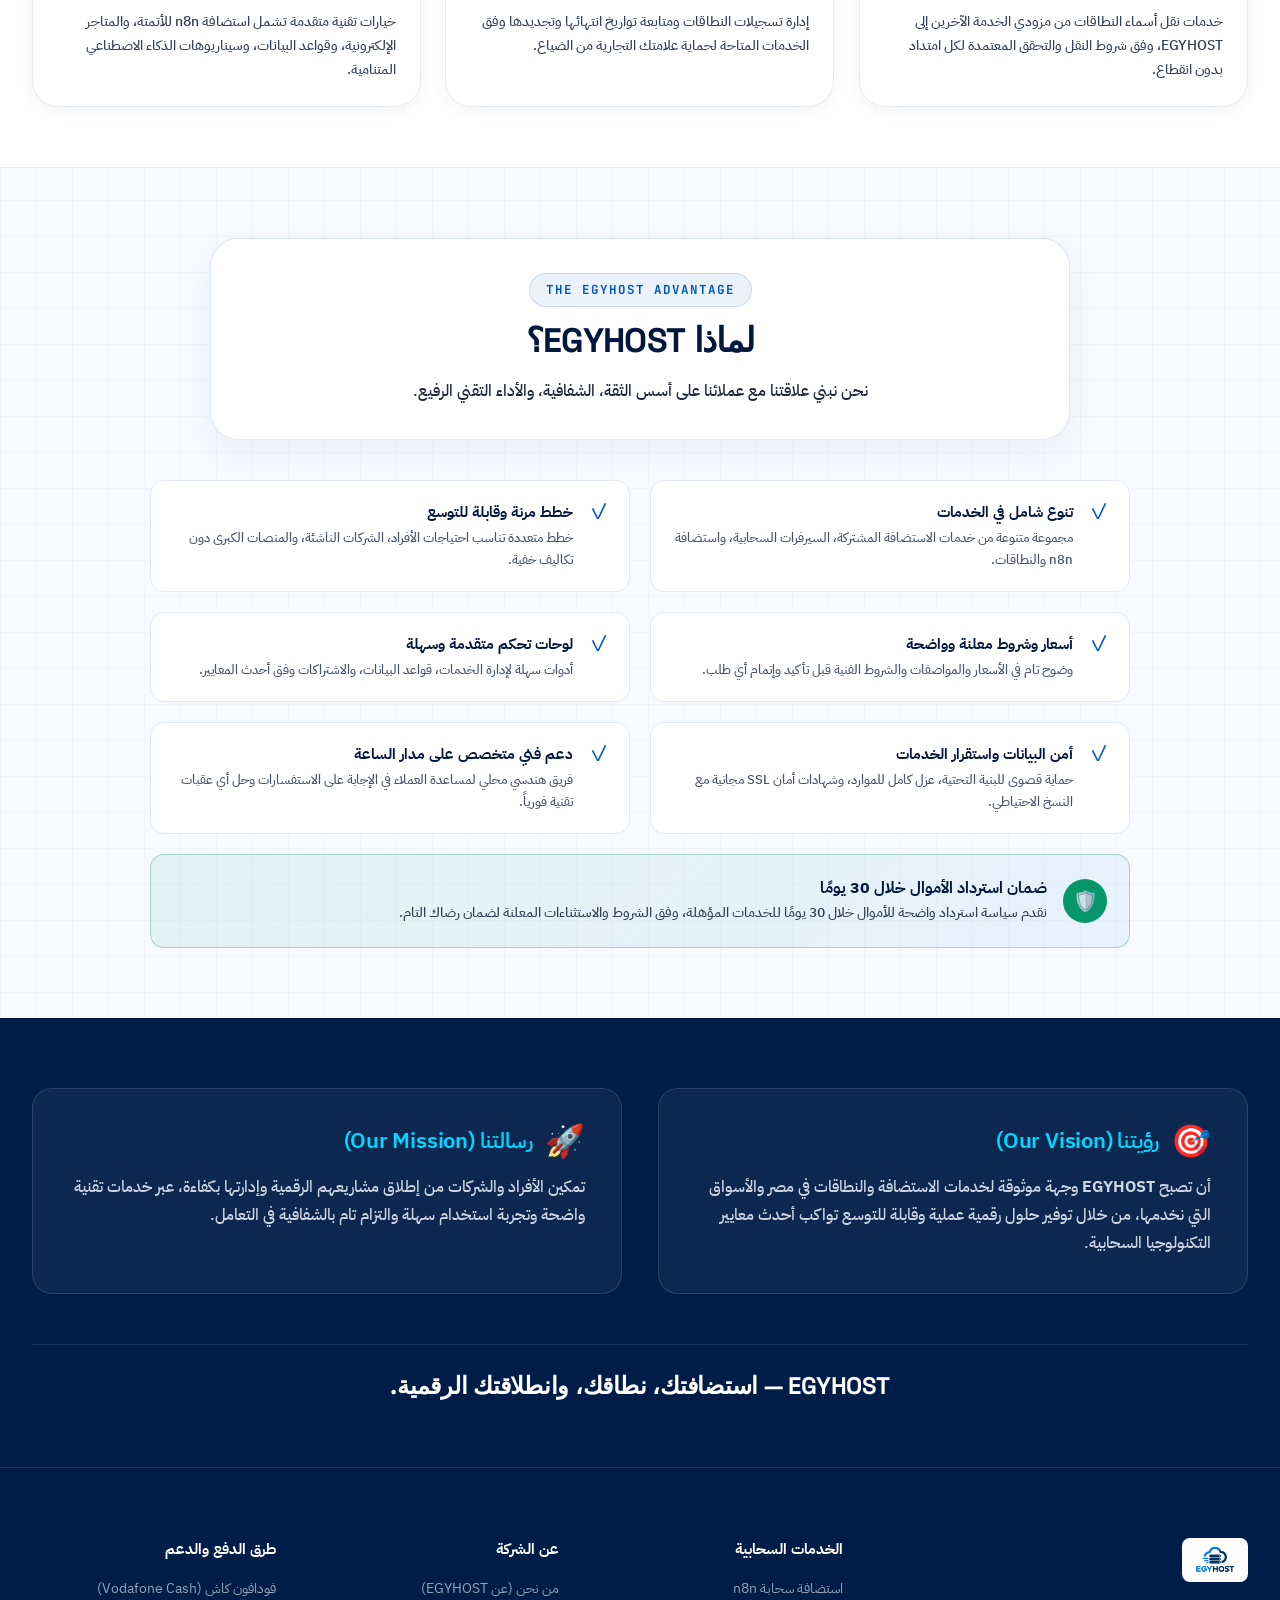
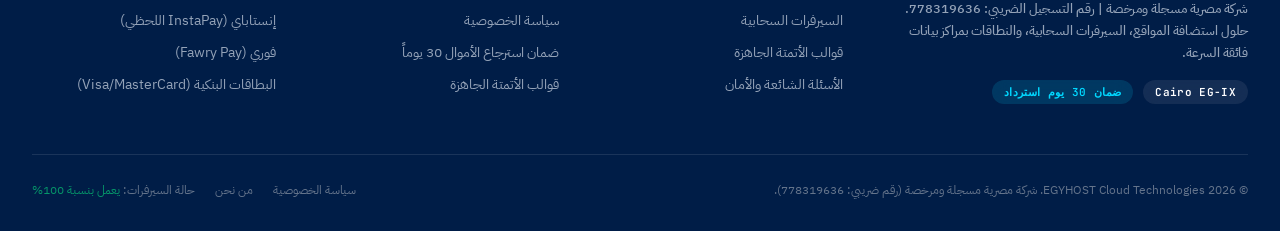
==== commit d496a0a4: "feat: Optimize mobile layout, enhance 3D server racks visibility, and dynamic camera FOV" ====
--- a/about.html
+++ b/about.html
@@ -75,110 +75,43 @@
         </div>
       </div>
     </div>
+
+    <!-- Mobile Navigation Frosted Glass Drawer -->
+    <div id="mobileNavDrawer" class="mobile-nav-drawer" aria-hidden="true">
+      <div class="container mobile-drawer-inner">
+        <!-- Tax & Legal Registration Badge -->
+        <div class="mobile-tax-badge">
+          <span class="live-pulse-dot"></span>
+          <span>شركة مصرية مسجلة ومرخصة (رقم ضريبي 778319636)</span>
+        </div>
+
+        <!-- Mobile Navigation List -->
+        <ul class="mobile-nav-list">
+          <li><a href="index.html#n8n-plans" class="mobile-nav-item"><span class="m-icon">⚡</span><span>سحابة n8n للأتمتة</span><span class="m-arrow">←</span></a></li>
+          <li><a href="index.html#cloud-plans" class="mobile-nav-item"><span class="m-icon">☁️</span><span>السيرفرات السحابية</span><span class="m-arrow">←</span></a></li>
+          <li><a href="index.html#templates" class="mobile-nav-item"><span class="m-icon">🧩</span><span>قوالب الأتمتة الجاهزة</span><span class="m-arrow">←</span></a></li>
+          <li><a href="about.html" class="mobile-nav-item"><span class="m-icon">🏛️</span><span>من نحن (About EGYHOST)</span><span class="m-arrow">←</span></a></li>
+          <li><a href="privacy.html" class="mobile-nav-item"><span class="m-icon">🔒</span><span>سياسة الخصوصية</span><span class="m-arrow">←</span></a></li>
+        </ul>
+
+        <!-- Mobile Drawer Action Buttons -->
+        <div class="mobile-drawer-actions">
+          <a href="index.html#n8n-plans" class="btn btn-accent btn-lg mobile-cta-btn">
+            <span>تصفح كافة الباقات</span>
+            <span>←</span>
+          </a>
+          <a href="https://wa.me/201000000000" target="_blank" rel="noopener" class="btn btn-secondary mobile-support-btn">
+            <span>💬 الدعم الفني المباشر (24/7)</span>
+          </a>
+        </div>
+
+        <!-- Mobile Drawer Meta -->
+        <div class="mobile-drawer-meta">
+          <span>ضمان استرداد 30 يوماً • بنية مصرية متقدمة EG-IX</span>
+        </div>
+      </div>
+    </div>
   </header>
-
-  <!-- Mobile Navigation Frosted Glass Dropdown Drawer -->
-  <div id="mobileNavDrawer" class="mobile-nav-drawer" aria-hidden="true">
-    <div class="container mobile-drawer-inner">
-      <!-- Tax & Legal Registration Badge -->
-      <div class="mobile-tax-badge">
-        <span class="live-pulse-dot"></span>
-        <span>شركة مصرية مسجلة ومرخصة (رقم ضريبي 778319636) • بنية EG-IX</span>
-      </div>
-
-      <!-- Mobile Navigation Sections List -->
-      <ul class="mobile-nav-list">
-        <li>
-          <a href="index.html#n8n-plans" class="mobile-nav-item">
-            <div class="m-item-content">
-              <span class="m-icon">⚡</span>
-              <div class="m-item-text">
-                <span class="m-item-title">سحابة n8n للأتمتة</span>
-                <span class="m-item-desc">تشغيلات غير محدودة وعقد ذكاء اصطناعي مجهزة</span>
-              </div>
-            </div>
-            <span class="m-arrow">←</span>
-          </a>
-        </li>
-        <li>
-          <a href="index.html#cloud-plans" class="mobile-nav-item">
-            <div class="m-item-content">
-              <span class="m-icon">☁️</span>
-              <div class="m-item-text">
-                <span class="m-item-title">السيرفرات السحابية (Cloud)</span>
-                <span class="m-item-desc">معالجات AMD EPYC وأقراص NVMe فائقة السرعة</span>
-              </div>
-            </div>
-            <span class="m-arrow">←</span>
-          </a>
-        </li>
-        <li>
-          <a href="index.html#templates" class="mobile-nav-item">
-            <div class="m-item-content">
-              <span class="m-icon">🧩</span>
-              <div class="m-item-text">
-                <span class="m-item-title">قوالب الأتمتة الجاهزة</span>
-                <span class="m-item-desc">قوالب واتساب، تيليجرام وتكاملات ذكاء اصطناعي</span>
-              </div>
-            </div>
-            <span class="m-arrow">←</span>
-          </a>
-        </li>
-        <li>
-          <a href="index.html#faq" class="mobile-nav-item">
-            <div class="m-item-content">
-              <span class="m-icon">❓</span>
-              <div class="m-item-text">
-                <span class="m-item-title">الأسئلة الشائعة والضمان</span>
-                <span class="m-item-desc">طرق الدفع المحلية وضمان استرداد 30 يوماً</span>
-              </div>
-            </div>
-            <span class="m-arrow">←</span>
-          </a>
-        </li>
-        <li>
-          <a href="about.html" class="mobile-nav-item">
-            <div class="m-item-content">
-              <span class="m-icon">🏛️</span>
-              <div class="m-item-text">
-                <span class="m-item-title">من نحن (About EGYHOST)</span>
-                <span class="m-item-desc">تعرف على بنيتنا التحتية وترخيصنا الرسمي</span>
-              </div>
-            </div>
-            <span class="m-arrow">←</span>
-          </a>
-        </li>
-        <li>
-          <a href="privacy.html" class="mobile-nav-item">
-            <div class="m-item-content">
-              <span class="m-icon">🔒</span>
-              <div class="m-item-text">
-                <span class="m-item-title">سياسة الخصوصية والشروط</span>
-                <span class="m-item-desc">حماية وسرية بيانات ومعلومات العملاء 100%</span>
-              </div>
-            </div>
-            <span class="m-arrow">←</span>
-          </a>
-        </li>
-      </ul>
-
-      <!-- Mobile Drawer Action Buttons -->
-      <div class="mobile-drawer-actions">
-        <a href="index.html#n8n-plans" class="btn btn-accent btn-lg mobile-cta-btn">
-          <span>🚀 تصفح الباقات وأطلق سيرفرك</span>
-          <span>←</span>
-        </a>
-        <a href="https://wa.me/201000000000" target="_blank" rel="noopener" class="btn btn-secondary mobile-support-btn">
-          <span>💬 محادثة مباشرة عبر واتساب (24/7)</span>
-        </a>
-      </div>
-
-      <!-- Mobile Drawer Meta -->
-      <div class="mobile-drawer-meta">
-        <span>ضمان استرداد 30 يوماً • بنية مصرية متقدمة EG-IX • فودافون كاش وإنستاباي</span>
-      </div>
-    </div>
-  </div>
 
   <!-- Hero Section About -->
   <section class="hero-section" style="padding: 60px 0 40px;">
--- a/css/style.css
+++ b/css/style.css
@@ -170,10 +170,20 @@
   left: 0;
   width: 100vw;
   height: 100vh;
-  z-index: 0;
+  z-index: -2;
   pointer-events: none;
-  opacity: 1;
+  opacity: 0.78;
   transition: opacity 0.6s ease;
+}
+
+/* Luminous Subtle Scrim - Centers readability while keeping servers prominently visible */
+body::before {
+  content: '';
+  position: fixed;
+  inset: 0;
+  z-index: -1;
+  pointer-events: none;
+  background: radial-gradient(circle at 50% 30%, rgba(255, 255, 255, 0.74) 0%, rgba(248, 250, 252, 0.42) 55%, rgba(240, 246, 255, 0.1) 100%);
 }
 
 .bg-grid-pattern {
@@ -205,7 +215,7 @@
 .site-header {
   position: sticky;
   top: 0;
-  z-index: 99999;
+  z-index: 1000;
   background-color: var(--apple-glass-nav);
   backdrop-filter: var(--apple-blur);
   -webkit-backdrop-filter: var(--apple-blur);
@@ -470,13 +480,13 @@
   align-items: center;
   position: relative;
   z-index: 2;
-  background: rgba(255, 255, 255, 0.45);
-  backdrop-filter: blur(6px) saturate(160%);
-  -webkit-backdrop-filter: blur(6px) saturate(160%);
+  background: rgba(255, 255, 255, 0.94);
+  backdrop-filter: blur(28px) saturate(190%);
+  -webkit-backdrop-filter: blur(28px) saturate(190%);
   border: 1px solid rgba(0, 89, 187, 0.14);
-  border-radius: 32px;
-  padding: 42px 32px;
-  box-shadow: 0 16px 45px rgba(0, 23, 62, 0.05), inset 0 1px 0 rgba(255, 255, 255, 0.9);
+  border-radius: 36px;
+  padding: 48px 42px;
+  box-shadow: 0 16px 45px rgba(0, 23, 62, 0.05), inset 0 1px 0 rgba(255, 255, 255, 1);
 }
 
 .hero-content-centered .hero-badge-row {
@@ -489,17 +499,13 @@
   letter-spacing: -0.025em;
   margin-bottom: 24px;
   color: #00173e;
-  text-shadow: 0 1px 3px rgba(255, 255, 255, 0.9), 0 0 16px rgba(255, 255, 255, 0.7);
+  text-shadow: 0 1px 2px rgba(255, 255, 255, 0.8);
 }
 
 @media (max-width: 768px) {
   .hero-content-centered {
-    padding: 24px 16px;
-    border-radius: 20px;
-    background: rgba(255, 255, 255, 0.42);
-    backdrop-filter: blur(4px) saturate(150%);
-    -webkit-backdrop-filter: blur(4px) saturate(150%);
-    margin: 0 6px;
+    padding: 30px 20px;
+    border-radius: 24px;
   }
   .hero-content-centered .hero-title {
     font-size: 32px;
@@ -1554,7 +1560,7 @@
   padding: 0;
   transition: all var(--transition-fast) var(--apple-spring);
   box-shadow: 0 2px 8px rgba(0, 23, 62, 0.04);
-  z-index: 100000;
+  z-index: 1002;
   -webkit-tap-highlight-color: transparent;
 }
 
@@ -1588,42 +1594,32 @@
   background-color: var(--secondary);
 }
 
-/* Apple Liquid Glass Mobile Dropdown Drawer */
+/* Apple Liquid Glass Mobile Drawer */
 .mobile-nav-drawer {
+  display: none;
   position: fixed;
-  top: 0;
+  top: 72px;
   left: 0;
   right: 0;
   bottom: 0;
-  width: 100vw;
-  height: 100vh;
-  height: 100dvh;
-  background: rgba(255, 255, 255, 0.98);
-  backdrop-filter: blur(30px) saturate(190%);
-  -webkit-backdrop-filter: blur(30px) saturate(190%);
+  background: rgba(255, 255, 255, 0.95);
+  backdrop-filter: blur(28px) saturate(190%);
+  -webkit-backdrop-filter: blur(28px) saturate(190%);
   border-top: 1px solid var(--apple-glass-border);
-  z-index: 99998;
+  z-index: 999;
   overflow-y: auto;
   overscroll-behavior: contain;
-  -webkit-overflow-scrolling: touch;
-  padding: 105px 16px 50px;
+  padding: 18px 0 36px;
   opacity: 0;
-  visibility: hidden;
+  transform: translateY(-10px);
   pointer-events: none;
-  transform: translateY(-12px);
-  transition: opacity 0.28s var(--apple-spring), transform 0.28s var(--apple-spring), visibility 0.28s;
+  transition: opacity 0.35s var(--apple-spring), transform 0.35s var(--apple-spring);
 }
 
 .mobile-nav-drawer.open {
-  opacity: 1 !important;
-  visibility: visible !important;
-  pointer-events: auto !important;
-  transform: translateY(0) !important;
-}
-
-body.mobile-nav-locked {
-  overflow: hidden !important;
-  touch-action: none;
+  opacity: 1;
+  transform: translateY(0);
+  pointer-events: auto;
 }
 
 .mobile-drawer-inner {
@@ -1659,40 +1655,16 @@
   display: flex;
   align-items: center;
   justify-content: space-between;
-  padding: 12px 16px;
-  background: rgba(255, 255, 255, 0.85);
-  border: 1px solid rgba(0, 23, 62, 0.08);
-  border-radius: 16px;
+  padding: 13px 16px;
+  background: rgba(255, 255, 255, 0.75);
+  border: 1px solid rgba(0, 23, 62, 0.06);
+  border-radius: 14px;
+  font-size: 15px;
+  font-weight: 600;
+  color: var(--primary);
   text-decoration: none;
   transition: all var(--transition-fast) var(--apple-spring);
   -webkit-tap-highlight-color: transparent;
-}
-
-.m-item-content {
-  display: flex;
-  align-items: center;
-  gap: 12px;
-}
-
-.m-item-text {
-  display: flex;
-  flex-direction: column;
-  gap: 2px;
-  text-align: right;
-}
-
-.m-item-title {
-  font-size: 14.5px;
-  font-weight: 700;
-  color: var(--primary);
-  line-height: 1.3;
-}
-
-.m-item-desc {
-  font-size: 11.5px;
-  font-weight: 500;
-  color: #64748b;
-  line-height: 1.3;
 }
 
 .mobile-nav-item:active,
@@ -1798,6 +1770,10 @@
 
   .mobile-menu-toggle {
     display: flex !important;
+  }
+
+  .mobile-nav-drawer {
+    display: block !important;
   }
 
   .about-overview-grid {
@@ -1848,9 +1824,18 @@
     display: none !important;
   }
 
-  /* Hero Section */
+  .mobile-nav-drawer {
+    top: 64px;
+  }
+
+  /* 3D Datacenter Canvas visibility enhanced on mobile */
+  .server-bg-canvas {
+    opacity: 0.86 !important;
+  }
+
+  /* Hero Section Mobile Polish */
   .hero-section {
-    padding: 40px 0 60px;
+    padding: 26px 0 44px;
   }
 
   .hero-badge-row {
@@ -1864,16 +1849,22 @@
     padding: 4px 10px;
   }
 
+  .hero-content-centered {
+    padding: 26px 18px;
+    border-radius: 26px;
+    box-shadow: 0 10px 30px rgba(0, 23, 62, 0.08);
+  }
+
   .hero-content-centered .hero-title {
-    font-size: 32px;
-    line-height: 42px;
-    margin-bottom: 16px;
+    font-size: 28px;
+    line-height: 38px;
+    margin-bottom: 14px;
   }
 
   .hero-content-centered .hero-description {
     font-size: 14.5px;
     line-height: 25px;
-    margin-bottom: 24px;
+    margin-bottom: 22px;
     padding: 0 4px;
   }
 
@@ -1881,7 +1872,7 @@
     flex-direction: column;
     width: 100%;
     gap: 12px;
-    margin-bottom: 24px;
+    margin-bottom: 16px;
   }
 
   .hero-content-centered .hero-actions .btn {
@@ -1891,9 +1882,9 @@
     justify-content: center;
   }
 
-  /* KPI Section */
+  /* KPI Section Mobile Polish */
   .kpi-section {
-    padding: 10px 0 40px;
+    padding: 10px 0 36px;
   }
 
   .kpi-grid {
@@ -1918,31 +1909,55 @@
     font-size: 11px;
   }
 
-  /* Plans Section */
+  /* Section Head Mobile Polish */
+  .section-head {
+    padding: 22px 18px;
+    border-radius: 22px;
+    margin-bottom: 24px;
+    box-shadow: 0 8px 24px rgba(0, 23, 62, 0.06);
+  }
+
+  .section-title {
+    font-size: 24px;
+    line-height: 34px;
+    margin-bottom: 10px;
+  }
+
+  .section-head .body-lg,
+  .section-head p {
+    font-size: 14.5px;
+    line-height: 25px;
+  }
+
+  /* Plans Section Mobile Polish */
   .plans-section {
-    padding: 60px 0;
+    padding: 50px 0;
   }
 
   .plan-type-tabs {
     width: 100%;
     max-width: 100%;
     display: flex;
-    padding: 3px;
-    margin-bottom: 22px;
+    gap: 4px;
+    padding: 4px;
+    margin-bottom: 20px;
+    border-radius: 20px;
   }
 
   .plan-tab-btn {
     flex: 1;
-    padding: 8px 10px;
-    font-size: 12.5px;
+    padding: 10px 8px;
+    font-size: 12px;
+    min-height: 44px;
     justify-content: center;
     text-align: center;
   }
 
   .billing-toggle-wrapper {
-    margin-bottom: 32px;
+    margin-bottom: 28px;
+    padding: 8px 18px;
     gap: 10px;
-    font-size: 13px;
+    font-size: 12.5px;
     flex-wrap: wrap;
     justify-content: center;
   }
@@ -1967,7 +1982,7 @@
   }
 
   .spec-item {
-    font-size: 13px;
+    font-size: 13.5px;
     padding: 9px 0;
   }
 
